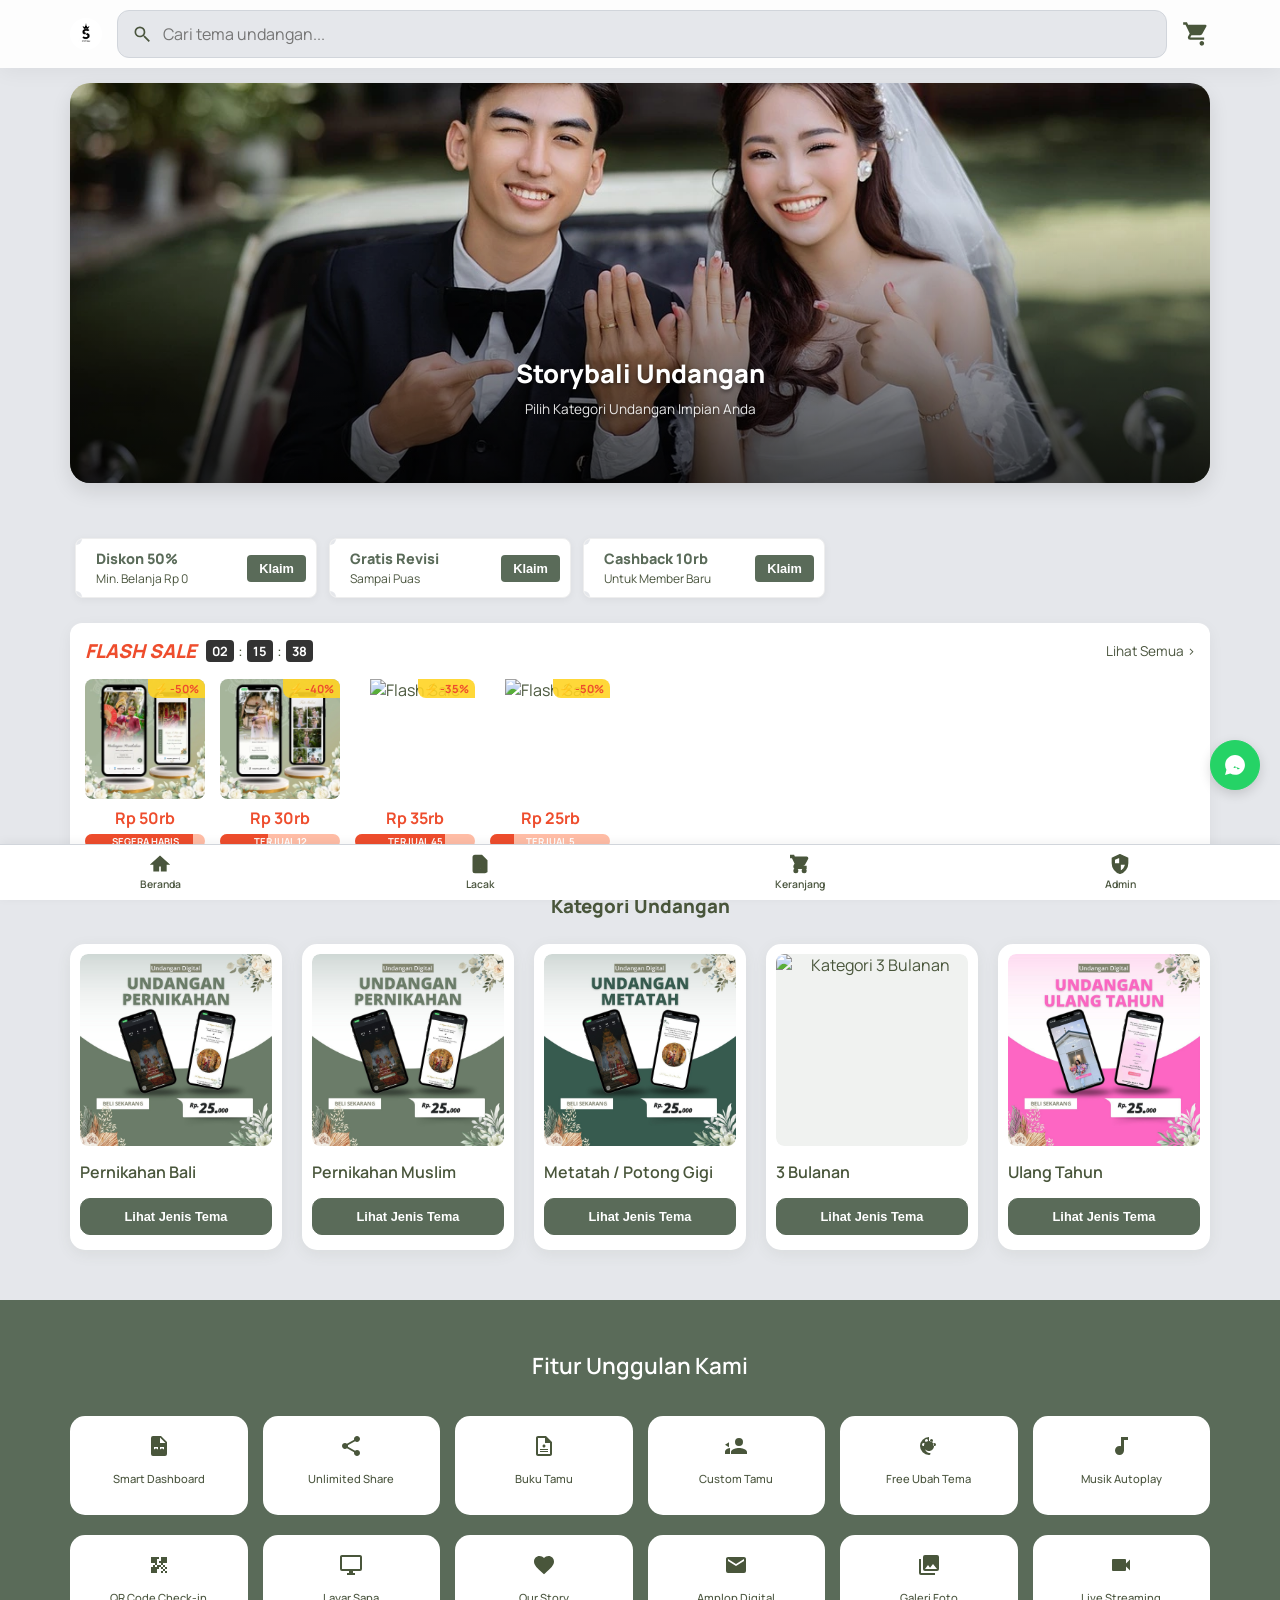
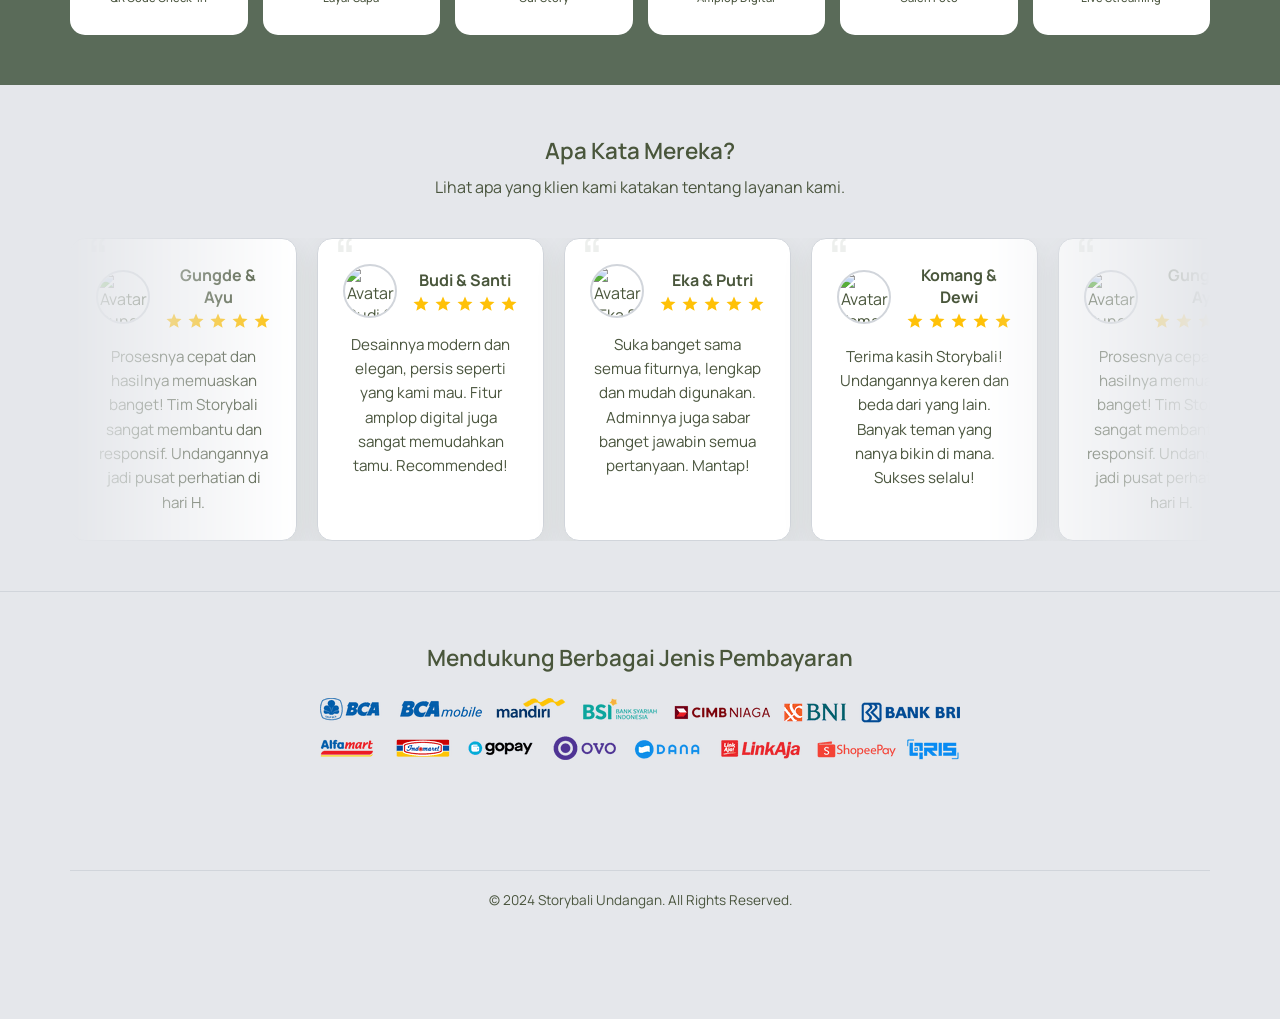
==== index.html @ 15b5b607 "Enhance index.html with caching prevention and new features Added meta tags to prevent excessive cac" ====
<!DOCTYPE html>
<html lang="id">
<head>
    <meta charset="UTF-8">
    <!-- Meta tags untuk SEO dan tampilan di mesin pencari -->
    <title>Storybali Undangan - Undangan Digital Bali</title>
    <meta name="description" content="Storybali Undangan menyediakan undangan digital premium untuk pernikahan, metatah, ulang tahun, dan acara lainnya di Bali. Desain elegan dan modern.">
    <meta name="keywords" content="undangan digital, undangan bali, undangan pernikahan, undangan metatah, undangan online, e-invitation">
    <meta name="author" content="Storybali Undangan">
    <meta name="viewport" content="width=device-width, initial-scale=1.0, maximum-scale=1.0, user-scalable=no">
    <meta name="apple-mobile-web-app-capable" content="yes">
    <meta name="mobile-web-app-capable" content="yes">
    
    <!-- [BARU] Meta Tags untuk Mencegah Caching Berlebih (Agar Update Masuk) -->
    <meta http-equiv="Cache-Control" content="no-cache, no-store, must-revalidate">
    <meta http-equiv="Pragma" content="no-cache">
    <meta http-equiv="Expires" content="0">

    <!-- Favicon (ikon di tab browser) -->
    <link rel="icon" href="https://wayanku.github.io/storybali-undangan/IMG_6302%20(2).JPG" type="image/x-icon">
    <link rel="apple-touch-icon" href="https://wayanku.github.io/storybali-undangan/IMG_6302%20(2).JPG">
    <!-- [PERBAIKAN] Icon spesifik untuk Android agar logo muncul (bukan huruf S) -->
    <link rel="icon" type="image/jpeg" sizes="192x192" href="https://wayanku.github.io/storybali-undangan/IMG_6302%20(2).JPG">
    <link rel="icon" type="image/jpeg" sizes="512x512" href="https://wayanku.github.io/storybali-undangan/IMG_6302%20(2).JPG">

    <!-- Open Graph Meta Tags (untuk tampilan saat share di media sosial) -->
    <meta property="og:title" content="Storybali Undangan - Undangan Digital Bali">
    <meta property="og:description" content="Storybali Undangan: Pilih dari berbagai kategori tema undangan digital premium untuk momen spesial Anda.">
    <meta property="og:image" content="https://wayanku.github.io/storybali-undangan/IMG_6302%20(2).JPG">
    <meta property="og:url" content="https://your-website-url.com"> <!-- GANTI DENGAN URL WEBSITE ANDA NANTI -->
    <meta property="og:type" content="website">

    <!-- Google Site Verification Tag -->
    <meta name="google-site-verification" content="g8-s5Mbu3DeWRHtXBt80kARydxNiS1a_XnmNfdyePkI" />

    <!-- Impor Font Premium dari Google Fonts -->
    <link rel="preconnect" href="https://fonts.googleapis.com">
    <link rel="preconnect" href="https://fonts.gstatic.com" crossorigin>
    <!-- [FIX] Preconnect ke domain gambar pihak ketiga yang penting -->
    <link rel="preconnect" href="https://fastly.picsum.photos">
    <link rel="preconnect" href="https://i.pravatar.cc">

    <!-- [OPTIMIZATION] Menggabungkan semua permintaan font menjadi satu untuk mengurangi latensi jaringan -->
    <link rel="preload" href="https://fonts.googleapis.com/css2?family=Manrope:wght@400;500;600;700;800&family=Playfair+Display:wght@900&family=Poppins:wght@400;700;900&display=swap" as="style" onload="this.onload=null;this.rel='stylesheet'">
    <!-- Fallback for browsers with JavaScript disabled -->
    <noscript>
      <link href="https://fonts.googleapis.com/css2?family=Manrope:wght@400;500;600;700;800&family=Playfair+Display:wght@900&family=Poppins:wght@400;700;900&display=swap" rel="stylesheet">
    </noscript>

    <!-- [BARU] Preload gambar untuk pop-up diskon agar tidak lambat muncul -->
    <link rel="preload" href="https://wayanku.github.io/storybali-undangan/sosial%20media/lonceng%20diskon.webp" as="image">
    <link rel="preload" href="https://wayanku.github.io/storybali-undangan/sosial%20media/gambar%20diskon%2050%25.webp" as="image">
    
    <!-- Google tag (gtag.js) -->
    <script async src="https://www.googletagmanager.com/gtag/js?id=G-09HEX1NR8E"></script>
    <script>
      window.dataLayer = window.dataLayer || [];
      function gtag(){dataLayer.push(arguments);}
      gtag('js', new Date());
    
      gtag('config', 'G-09HEX1NR8E');
    </script>

    <!-- [PERBAIKAN] Menghubungkan file CSS eksternal -->
    <link rel="stylesheet" href="style.css?v=2.1">
    <style>
        /* [BARU] Style agar aplikasi terasa native (tidak bisa zoom/geser berlebih) */
        html, body {
            overscroll-behavior: none;
            overflow-x: hidden;
            touch-action: pan-x pan-y;
        }
    </style>
</head>
<body>

    <!-- Header Baru seperti Toko Online -->
    <!-- [BARU] Banner Diskon Diklaim (awalnya tersembunyi) -->
    <div id="claimed-discount-banner" class="hidden">
        <svg class="banner-icon" viewBox="0 0 24 24"><path d="M21.41,11.58L12.41,2.58C12.05,2.22 11.55,2 11,2H4C2.89,2 2,2.89 2,4V11C2,11.55 2.22,12.05 2.58,12.41L11.58,21.41C11.95,21.77 12.45,22 13,22C13.55,22 14.05,21.77 14.41,21.41L21.41,14.41C21.77,14.05 22,13.55 22,13C22,12.45 21.77,11.95 21.41,11.58M13,20L4,11V4H11L20,13L13,20M6.5,5C7.33,5 8,5.67 8,6.5C8,7.33 7.33,8 6.5,8C5.67,8 5,7.33 5,6.5C5,5.67 5.67,5 6.5,5Z" /></svg>
        <span class="banner-text">DISKON DIKLAIM!</span>
        <div class="banner-countdown-wrapper">
            <span>Berakhir dalam: </span>
            <span id="banner-hours">00</span>:
            <span id="banner-minutes">00</span>:
            <span id="banner-seconds">00</span>
        </div>
    </div>
    <header class="top-header">
        <div class="container">
            <div class="header-inner">
                <!-- Logo ditambahkan di sini -->
                <a href="#" class="header-logo" id="header-logo-link">
                    <img src="https://wayanku.github.io/storybali-undangan/IMG_6302%20(2).JPG" alt="Storybali Logo">
                </a>
                <div class="search-container">
                    <svg viewBox="0 0 24 24"><path d="M9.5,3A6.5,6.5 0 0,1 16,9.5C16,11.11 15.41,12.59 14.44,13.73L14.71,14H15.5L21.5,20L20,21.5L14,15.5V14.71L13.73,14.44C12.59,15.41 11.11,16 9.5,16A6.5,6.5 0 0,1 3,9.5A6.5,6.5 0 0,1 9.5,3M9.5,5C7,5 5,7 5,9.5C5,12 7,14 9.5,14C12,14 14,12 14,9.5C14,7 12,5 9.5,5Z" /></svg>
                    <input type="text" id="search-input" placeholder="Cari tema undangan...">
                </div>
                <!-- Ikon Keranjang Belanja dipindahkan ke sini -->
                <div id="cart-icon" class="cart-icon-wrapper" title="Lihat Keranjang">
                    <svg viewBox="0 0 24 24"><path d="M17,18C15.89,18 15,18.89 15,20A2,2 0 0,0 17,22A2,2 0 0,0 19,20C19,18.89 18.1,18 17,18M1,2V4H3L6.6,11.59L5.24,14.04C5.09,14.32 5,14.65 5,15A2,2 0 0,0 7,17H19V15H7.42A0.25,0.25 0 0,1 7.17,14.75L7.2,14.64L8.1,13H15.55C16.3,13 16.96,12.58 17.3,11.97L20.88,5.5C20.95,5.34 21,5.17 21,5A1,1 0 0,0 20,4H5.21L4.27,2H1Z" /></svg>
                    <div id="cart-badge" class="cart-badge hidden">0</div>
                </div>
            </div>
        </div>
    </header>

    <!-- Kontainer Gambar Sampul -->
    <div class="cover-image-container skeleton">
        <!-- Gambar-gambar untuk slideshow -->
        <!-- [FIX] Menggunakan <picture> untuk gambar LCP dan menambahkan fetchpriority -->
        <picture>
            <!-- Sediakan versi gambar yang lebih kecil untuk mobile jika ada -->
            <!-- <source media="(max-width: 600px)" srcset="path/to/small-image.webp"> -->
            <!-- Gambar default -->
            <img src="https://wayanku.github.io/storybali-undangan/foto%20nikah%202,foto%20nikah1,foto%20nikah%203/foto%20nikah1.webp" alt="Foto Pernikahan 1" class="cover-slide active-slide" loading="eager" decoding="async" fetchpriority="high">
        </picture>
        <!-- Gambar slideshow lainnya bisa tetap menggunakan <img> dengan lazy loading -->
        <img src="https://wayanku.github.io/storybali-undangan/foto%20nikah%202,foto%20nikah1,foto%20nikah%203/foto%20nikah%202.webp" alt="Foto Pernikahan 2" class="cover-slide" loading="lazy" decoding="async">
        <img src="https://wayanku.github.io/storybali-undangan/foto%20nikah%202,foto%20nikah1,foto%20nikah%203/foto%20nikah%203.webp" alt="Foto Pernikahan 3" class="cover-slide" loading="lazy" decoding="async">
        
        <!-- [PINDAH] Judul & Subjudul masuk ke dalam banner -->
        <div class="header-content">
            <h1>Storybali Undangan</h1>
            <h2>Pilih Kategori Undangan Impian Anda</h2>
        </div>

        <!-- [BARU] Indikator Slide (Dots) -->
        <div class="slider-dots" id="slider-dots-container"></div>
    </div>
    
    <!-- [BARU] Fitur Voucher & Flash Sale ala Shopee -->
    <style>
        /* Voucher Section */
        .shopee-vouchers-scroll {
            display: flex;
            overflow-x: auto;
            gap: 12px;
            padding: 15px 5px; /* Padding kiri-kanan dikurangi agar align dengan konten */
            margin-bottom: 10px;
            scrollbar-width: none;
            -webkit-overflow-scrolling: touch;
        }
        .shopee-vouchers-scroll::-webkit-scrollbar { display: none; }
        
        .voucher-card {
            min-width: 220px;
            background: #fff;
            border-radius: 8px;
            display: flex;
            align-items: center;
            padding: 10px;
            box-shadow: 0 2px 8px rgba(0,0,0,0.05);
            position: relative;
            border-left: 4px solid var(--accent-color);
            overflow: hidden;
            border: 1px solid #eee;
        }
        /* Efek bolong kertas voucher */
        .voucher-card::before, .voucher-card::after {
            content: ''; position: absolute; width: 12px; height: 12px;
            background: var(--bg-color); border-radius: 50%; left: -6px;
        }
        .voucher-card::before { top: -6px; }
        .voucher-card::after { bottom: -6px; }

        .voucher-info { flex: 1; padding-left: 10px; text-align: left; }
        .voucher-title { font-weight: 800; font-size: 0.9em; color: var(--accent-color); margin: 0; }
        .voucher-desc { font-size: 0.75em; color: var(--secondary-text); margin: 2px 0 0 0; }
        .voucher-btn {
            background: var(--accent-color); color: #fff; border: none;
            padding: 6px 12px; font-size: 0.8em; font-weight: 700;
            border-radius: 4px; cursor: pointer;
        }

        /* Flash Sale Section */
        .flash-sale-section {
            background: #fff;
            margin: 10px 0 25px;
            padding: 15px;
            border-radius: 12px;
            box-shadow: 0 4px 15px rgba(0,0,0,0.05);
        }
        .flash-header {
            display: flex; align-items: center; gap: 10px; margin-bottom: 15px;
        }
        .flash-title {
            font-size: 1.2em; font-weight: 900; color: #ee4d2d; /* Shopee Orange */
            font-style: italic; margin: 0;
        }
        .flash-timer { display: flex; gap: 4px; }
        .timer-box {
            background: #333; color: #fff; padding: 2px 6px;
            border-radius: 4px; font-weight: 700; font-size: 0.8em;
        }
        .flash-see-all {
            margin-left: auto; font-size: 0.85em; color: var(--secondary-text);
            text-decoration: none; display: flex; align-items: center;
        }

        .flash-items-scroll {
            display: flex; overflow-x: auto; gap: 15px;
            scrollbar-width: none; -webkit-overflow-scrolling: touch;
            padding-bottom: 5px;
        }
        .flash-items-scroll::-webkit-scrollbar { display: none; }
        
        .flash-item { min-width: 120px; width: 120px; position: relative; }
        .flash-img-box {
            width: 100%; aspect-ratio: 1/1; border-radius: 8px; overflow: hidden;
            margin-bottom: 8px; position: relative;
        }
        .flash-img { width: 100%; height: 100%; object-fit: cover; }
        .flash-tag {
            position: absolute; top: 0; right: 0; background: rgba(255,212,36,0.9);
            color: #ee4d2d; font-weight: 700; font-size: 0.7em;
            padding: 2px 6px; border-bottom-left-radius: 8px;
        }
        .flash-price {
            color: #ee4d2d; font-weight: 700; font-size: 1em; text-align: center; margin: 0 0 5px 0;
        }
        .flash-progress {
            background: #ffbda6; height: 14px; border-radius: 10px; position: relative; overflow: hidden;
        }
        .flash-bar { background: #ee4d2d; height: 100%; width: 85%; }
        .flash-text {
            position: absolute; top: 0; left: 0; width: 100%; height: 100%;
            display: flex; align-items: center; justify-content: center;
            font-size: 0.6em; color: #fff; font-weight: 700; text-transform: uppercase;
        }
    </style>

    <div class="main-content-wrapper">
        <div class="container">
            <div id="main-menu" class="page">
            
            <!-- [BARU] Menu Layanan Tambahan (Ala Shopee) -->
            <div class="service-menu-section" id="service-menu-container">
                <!-- Item Layanan akan di-generate otomatis oleh JavaScript -->
            </div>

            <!-- Vouchers Scroll -->
            <div class="shopee-vouchers-scroll">
                <div class="voucher-card">
                    <div class="voucher-info">
                        <p class="voucher-title">Diskon 50%</p>
                        <p class="voucher-desc">Min. Belanja Rp 0</p>
                    </div>
                    <button class="voucher-btn">Klaim</button>
                </div>
                <div class="voucher-card">
                    <div class="voucher-info">
                        <p class="voucher-title">Gratis Revisi</p>
                        <p class="voucher-desc">Sampai Puas</p>
                    </div>
                    <button class="voucher-btn">Klaim</button>
                </div>
                <div class="voucher-card">
                    <div class="voucher-info">
                        <p class="voucher-title">Cashback 10rb</p>
                        <p class="voucher-desc">Untuk Member Baru</p>
                    </div>
                    <button class="voucher-btn">Klaim</button>
                </div>
            </div>

            <!-- Flash Sale Section -->
            <div class="flash-sale-section">
                <div class="flash-header">
                    <h3 class="flash-title">FLASH SALE</h3>
                    <div class="flash-timer">
                        <div class="timer-box">02</div> : <div class="timer-box">15</div> : <div class="timer-box">40</div>
                    </div>
                    <a href="#" class="flash-see-all">Lihat Semua ></a>
                </div>
                <div class="flash-items-scroll">
                    <!-- Item 1 -->
                    <div class="flash-item">
                        <div class="flash-img-box">
                            <div class="flash-tag">⚡ -50%</div>
                            <img src="https://wayanku.github.io/storybali-undangan/foto%20nikah%202,foto%20nikah1,foto%20nikah%203/foto%20pernikahann%20tema%201.webp" class="flash-img" alt="Flash Sale">
                        </div>
                        <p class="flash-price">Rp 50rb</p>
                        <div class="flash-progress">
                            <div class="flash-bar" style="width: 90%"></div>
                            <div class="flash-text">SEGERA HABIS</div>
                        </div>
                    </div>
                    <!-- Item 2 -->
                    <div class="flash-item">
                        <div class="flash-img-box">
                            <div class="flash-tag">⚡ -40%</div>
                            <img src="https://wayanku.github.io/storybali-undangan/foto%20nikah%202,foto%20nikah1,foto%20nikah%203/metatah%20tema%201.webp" class="flash-img" alt="Flash Sale">
                        </div>
                        <p class="flash-price">Rp 30rb</p>
                        <div class="flash-progress">
                            <div class="flash-bar" style="width: 40%"></div>
                            <div class="flash-text">TERJUAL 12</div>
                        </div>
                    </div>
                    <!-- Item 3 -->
                    <div class="flash-item">
                        <div class="flash-img-box">
                            <div class="flash-tag">⚡ -35%</div>
                            <img src="https://picsum.photos/id/431/200/200" class="flash-img" alt="Flash Sale">
                        </div>
                        <p class="flash-price">Rp 35rb</p>
                        <div class="flash-progress">
                            <div class="flash-bar" style="width: 75%"></div>
                            <div class="flash-text">TERJUAL 45</div>
                        </div>
                    </div>
                    <!-- Item 4 -->
                    <div class="flash-item">
                        <div class="flash-img-box">
                            <div class="flash-tag">⚡ -50%</div>
                            <img src="https://picsum.photos/id/315/200/200" class="flash-img" alt="Flash Sale">
                        </div>
                        <p class="flash-price">Rp 25rb</p>
                        <div class="flash-progress">
                            <div class="flash-bar" style="width: 20%"></div>
                            <div class="flash-text">TERJUAL 5</div>
                        </div>
                    </div>
                </div>
            </div>

                <!-- [FIX] Menambahkan h3 untuk urutan heading yang benar -->
                <h3 style="margin-bottom: 25px; font-weight: 800;">Kategori Undangan</h3>
                <div id="category-grid">
                    <!-- Kartu Kategori akan di-generate oleh JavaScript -->
                    <div class="category-card skeleton">
                        <div class="category-card-image-wrapper skeleton-active"></div>
                        <div class="category-card-content"><div class="skeleton-active" style="height: 20px; width: 80%; margin-bottom: 15px;"></div><div class="skeleton-active" style="height: 38px; width: 100%;"></div></div>
                    </div>
                    <div class="category-card skeleton">
                        <div class="category-card-image-wrapper skeleton-active"></div>
                        <div class="category-card-content"><div class="skeleton-active" style="height: 20px; width: 80%; margin-bottom: 15px;"></div><div class="skeleton-active" style="height: 38px; width: 100%;"></div></div>
                    </div>
                    <div class="category-card skeleton">
                        <div class="category-card-image-wrapper skeleton-active"></div>
                        <div class="category-card-content"><div class="skeleton-active" style="height: 20px; width: 80%; margin-bottom: 15px;"></div><div class="skeleton-active" style="height: 38px; width: 100%;"></div></div>
                    </div>
                    <div class="category-card skeleton">
                        <div class="category-card-image-wrapper skeleton-active"></div>
                        <div class="category-card-content"><div class="skeleton-active" style="height: 20px; width: 80%; margin-bottom: 15px;"></div><div class="skeleton-active" style="height: 38px; width: 100%;"></div></div>
                    </div>
                    <div class="category-card skeleton">
                        <div class="category-card-image-wrapper skeleton-active"></div>
                        <div class="category-card-content"><div class="skeleton-active" style="height: 20px; width: 80%; margin-bottom: 15px;"></div><div class="skeleton-active" style="height: 38px; width: 100%;"></div></div>
                    </div>
                </div>

            </div>

            <!-- Halaman Pilihan Tema (Katalog) -->
            <div id="theme-page" class="page hidden">
                <h3 id="theme-title">Pilihan Tema Pernikahan Bali</h3>

                <div class="theme-toggle">
                    <button id="btn-with-photo" class="active">Dengan Foto</button>
                    <button id="btn-without-photo">Tanpa Foto</button>
                </div>
                
                <div id="catalog-grid" class="catalog-grid-class">
                    <!-- Item Katalog akan di-generate oleh JavaScript -->
                </div>

                <!-- [BARU] Tombol Load More -->
                <button id="load-more-btn" class="hidden">Muat Lebih Banyak</button>
            </div>

            <!-- Halaman Keranjang Belanja (Checkout) -->
            <div id="cart-page" class="page hidden">
                <!-- Tampilan saat keranjang memiliki isi -->
                <div id="cart-checkout-view">
                    <div class="checkout-container">
                        <h3>Ringkasan Pesanan</h3>
                        <!-- Kontainer untuk pesan pemandu (diisi oleh JS) -->
                        <div id="selection-guide-container">
                            <!-- Contoh: <p class="selection-guide">Silakan pilih satu tema...</p> -->
                        </div>
                        <div id="cart-full-list">
                            <!-- Item keranjang akan di-generate oleh JavaScript -->
                        </div>
                        <!-- Bagian Detail Harga (awalnya tersembunyi) -->
                        <div id="checkout-price-summary" class="hidden" style="margin-top: 20px; padding-top: 20px; border-top: 1px solid var(--card-border);">
                            <!-- Tampilan Rincian Harga Baru -->
                            <div class="price-details">
                                <div class="price-row">
                                    <span>Harga Awal</span>
                                    <span class="original-price-checkout" id="checkout-original-price">Rp 0</span>
                                </div>
                                <div class="price-row">
                                    <span>Diskon</span>
                                    <span id="checkout-discount-badge">0%</span>
                                </div>
                                <div class="price-row total">
                                    <span>Total Harga</span>
                                    <span id="checkout-final-price">Rp 0</span>
                                </div>
                            </div>
                            <p style="font-size: 0.85em; color: var(--secondary-text); margin: 20px 0 0 0; text-align: center;">
                                <svg style="width:16px; height:16px; fill:currentColor; vertical-align: middle; margin-right: 5px;" viewBox="0 0 24 24"><path d="M12,1L3,5V11C3,16.55 6.84,21.74 12,23C17.16,21.74 21,16.55 21,11V5L12,1M12,21C7.9,20 5,15.54 5,11.22V6.3L12,3.18L19,6.3V11.22C19,15.54 16.1,20 12,21M10.95,16.68L15.6,12L14.18,10.59L10.95,13.82L9.53,12.41L8.12,13.82L10.95,16.68Z" /></svg>
                                Pembayaran dilakukan setelah undangan selesai dikerjakan.
                            </p>
                        </div>
                        <!-- Tombol checkout sekarang ada di dalam div untuk penataan -->
                        <div class="catalog-item-actions" style="margin-top: 25px; border-top: 1px solid var(--card-border); padding-top: 20px;">
                            <button id="checkout-full-btn" class="btn-primary" disabled>
                            <svg viewBox="0 0 24 24"><path d="M18,8H16V6A4,4 0 0,0 12,2A4,4 0 0,0 8,6V8H6A2,2 0 0,0 4,10V20A2,2 0 0,0 6,22H18A2,2 0 0,0 20,20V10A2,2 0 0,0 18,8M10,6A2,2 0 0,1 12,4A2,2 0 0,1 14,6V8H10V6Z" /></svg>
                            Checkout
                            </button>
                            <button class="back-button btn-secondary">Kembali ke Menu</button>
                        </div>
                    </div>
                </div>
                <!-- Tampilan saat keranjang kosong -->
                <div id="cart-empty-view" class="hidden"> 
                    <div class="cart-empty-illustration">
                        <!-- Ikon baru yang lebih bersih dan jelas -->
                        <svg viewBox="0 0 24 24">
                            <path d="M11 9h2V6h3V4h-3V1h-2v3H8v2h3v3zm-4 9c-1.1 0-1.99.9-1.99 2S5.9 22 7 22s2-.9 2-2-.9-2-2-2zm10 0c-1.1 0-1.99.9-1.99 2s.89 2 1.99 2 2-.9 2-2-.9-2-2-2zm-9.83-3.25l.03-.12.9-1.63h7.45c.75 0 1.41-.41 1.75-1.03l3.86-7.01L19.42 4h-15l-1-2H1v2h2l3.6 7.59-1.35 2.44C4.52 15.37 5.24 17 6.5 17H20v-2H6.5c-.25 0-.5-.25-.5-.5z"/>
                        </svg>
                    </div>
                    <h3>Keranjang Anda Kosong</h3>
                    <p style="color: var(--secondary-text);">Sepertinya Anda belum menambahkan tema apapun.</p>
                    <div class="catalog-item-actions" style="margin-top: 20px;">
                        <button id="back-to-shopping-btn" class="btn-primary">
                            <svg viewBox="0 0 24 24"><path d="M11,9H13V6H16V4H13V1H11V4H8V6H11V9M7,22A2,2 0 0,1 5,20V9A2,2 0 0,1 7,7H17A2,2 0 0,1 19,9V20A2,2 0 0,1 17,22H7Z" /></svg>
                            Cari Tema Undangan
                        </button>
                    </div>
                </div>
            </div>

            <!-- Halaman Form Checkout (Pengganti Modal) -->
            <div id="checkout-form-page" class="page hidden">
                <div class="checkout-container">
                    <h3 id="checkout-form-title">Lengkapi Data Pesanan</h3>
                    
                    <!-- Form Pernikahan -->
                    <form id="wedding-data-form" class="checkout-form hidden">
                        <div class="form-section-title">Mempelai Pria</div>
                        <div class="checkout-form-group"><label for="groom-name-page">Nama Lengkap Mempelai Pria</label><input type="text" id="groom-name-page" placeholder="Nama Pria"></div>
                        <div class="checkout-form-group"><label for="groom-father-page">Nama Ayah</label><input type="text" id="groom-father-page" placeholder="Nama Ayah Pria"></div>
                        <div class="checkout-form-group"><label for="groom-mother-page">Nama Ibu</label><input type="text" id="groom-mother-page" placeholder="Nama Ibu Pria"></div>
                        <div class="form-section-title">Mempelai Wanita</div>
                        <div class="checkout-form-group"><label for="bride-name-page">Nama Lengkap Mempelai Wanita</label><input type="text" id="bride-name-page" placeholder="Nama Wanita"></div>
                        <div class="checkout-form-group"><label for="bride-father-page">Nama Ayah</label><input type="text" id="bride-father-page" placeholder="Nama Ayah Wanita"></div>
                        <div class="checkout-form-group"><label for="bride-mother-page">Nama Ibu</label><input type="text" id="bride-mother-page" placeholder="Nama Ibu Wanita"></div>
                        <div class="form-section-title">Detail Acara</div>
                        <div class="checkout-form-group"><label for="event-date-page">Tanggal, Waktu & Lokasi</label><input type="text" id="event-date-page" placeholder="Contoh: Minggu, 25 Desember 2024"></div>
                    </form>

                    <!-- Form Metatah -->
                    <form id="metatah-data-form" class="checkout-form hidden">
                        <div class="checkout-form-group"><label for="metatah-name-page">Nama Lengkap (Yang Metatah)</label><input type="text" id="metatah-name-page" placeholder="Masukkan nama lengkap"></div>
                        <div class="checkout-form-group"><label for="metatah-parents-page">Nama Orang Tua</label><input type="text" id="metatah-parents-page" placeholder="Contoh: I Wayan & Ni Made"></div>
                        <div class="checkout-form-group"><label for="metatah-details-page">Waktu & Lokasi Acara</label><input type="text" id="metatah-details-page" placeholder="Contoh: 09:00 WITA di Gria..."></div>
                    </form>

                    <!-- Form Ulang Tahun -->
                    <form id="birthday-data-form" class="checkout-form hidden">
                        <div class="checkout-form-group"><label for="birthday-name-page">Nama (Yang Berulang Tahun)</label><input type="text" id="birthday-name-page" placeholder="Masukkan nama"></div>
                        <div class="checkout-form-group"><label for="birthday-date-page">Tanggal Acara</label><input type="text" id="birthday-date-page" placeholder="Contoh: Minggu, 25 Desember 2024"></div>
                        <div class="checkout-form-group"><label for="birthday-time-page">Jam Acara</label><input type="text" id="birthday-time-page" placeholder="Contoh: 15:00 WITA - Selesai"></div>
                        <div class="checkout-form-group"><label for="birthday-location-page">Alamat Lokasi</label><input type="text" id="birthday-location-page" placeholder="Masukkan alamat lengkap"></div>
                    </form>

                    <div class="catalog-item-actions" style="margin-top: 20px; border-top: 1px solid var(--card-border); padding-top: 20px;">
                        <button id="submit-order-data-btn" class="btn-primary">Kirim Data Pesanan</button>
                        <button id="cancel-order-btn" class="btn-secondary">Batal</button>
                    </div>
                </div>
            </div>

        </div> <!-- Penutup .container -->
    </div> <!-- Penutup .main-content-wrapper -->

    <!-- Bagian Fitur Unggulan (Full Width) -->
    <!-- ID ditambahkan di sini agar bisa di-scroll dari navigasi -->
    <div id="features-section" class="features-full-width-wrapper">
        <div class="container"> <!-- Kontainer ditambahkan di sini untuk menengahkan konten -->
            <div class="features-section">
                <h3>Fitur Unggulan Kami</h3>
                <div class="features-grid">
                    <!-- Skeleton loading untuk fitur akan di-generate oleh JavaScript utama -->
                </div>
            </div>
        </div>
    </div>

    <!-- Bagian Testimoni -->
    <div class="testimonials-section">
        <div class="container">
            <h3>Apa Kata Mereka?</h3>
            <p>Lihat apa yang klien kami katakan tentang layanan kami.</p>
            <div class="testimonials-scroller" id="testimonials-scroller">
                <div class="testimonials-grid">
                    <!-- Skeleton loading untuk testimoni akan di-generate oleh JavaScript utama -->
                </div>
            </div>
        </div>
    </div>

    <!-- Bagian Metode Pembayaran -->
    <div class="payment-methods-section">
        <div class="container">
            <h3>Mendukung Berbagai Jenis Pembayaran</h3>
            <div id="payment-methods-container">
                <img src="https://wayanku.github.io/storybali-undangan/CAHNNEL-PEMBAYARAN@4x-1.png" alt="Metode Pembayaran" class="payment-methods-image" loading="lazy" decoding="async" style="display: none;">
            </div>
        </div>
    </div>

    <!-- HTML untuk Custom Modal (Pop-up) -->
    <div id="custom-modal" class="modal-overlay">
        <div class="modal-content">
            <div class="modal-icon">
                <svg xmlns="http://www.w3.org/2000/svg" viewBox="0 0 24 24"><path d="M11 7h2v2h-2zm0 4h2v6h-2zm1-9C6.48 2 2 6.48 2 12s4.48 10 10 10 10-4.48 10-10S17.52 2 12 2zm0 18c-4.41 0-8-3.59-8-8s3.59-8 8-8 8 3.59 8 8-3.59 8-8 8z"></path></svg>
            </div>
            <h4>Tema Belum Tersedia</h4>
            <p>Mohon maaf, tema ini sepertinya belum diperbarui di website. Silakan tanyakan kepada admin dengan menekan tombol di bawah untuk konsultasi.</p>
            <!-- Tombol-tombol di dalam modal -->
            <div class="catalog-item-actions" style="margin-top: 10px;">
                <!-- Tombol Konsultasi ke WhatsApp -->
                <a href="https://wa.me/6285738517248?text=Halo%20Storybali%20Undangan,%20saya%20mau%20bertanya%20tentang%20tema%20undangan." target="_blank" class="btn-primary">
                    <svg viewBox="0 0 24 24"><path d="M12.04 2C6.58 2 2.13 6.45 2.13 11.91c0 1.76.46 3.45 1.32 4.95L2.05 22l5.25-1.38c1.45.81 3.07 1.24 4.74 1.24 5.46 0 9.91-4.45 9.91-9.91S17.5 2 12.04 2zm4.88 13.38c-.27.13-1.62.8-1.88.93-.25.13-.43.2-.62-.2-.18-.38-.75-1.23-.92-1.5-.17-.27-.33-.31-.62-.18-.28.13-1.25.48-1.52.58-.27.1-.54.15-.81.05-.27-.1-.58-.34-1.1-.83-.6-.55-1.15-1.23-1.32-1.61-.17-.38-.04-.58.11-.75.13-.15.28-.38.43-.51.13-.13.18-.23.28-.38.1-.15.05-.28-.02-.4-.08-.13-.75-1.8-1.02-2.46-.27-.66-.55-.57-.75-.57-.18 0-.38-.05-.58-.05s-.53.08-.81.38c-.27.3-.92.9-1.12 2.13s.23 2.3.26 2.45c.03.15.53 1.23 2.5 2.2.48.23.86.36 1.15.46.45.15.86.13 1.18.08.38-.05 1.18-.48 1.35-.93.17-.45.17-.83.12-.93-.05-.1-.18-.15-.43-.28z"/></svg>
                    Konsultasi via WhatsApp
                </a>
                <!-- Tombol untuk menutup modal -->
                <a href="#" id="modal-close-btn" class="btn-secondary">Tutup</a>
            </div>
        </div>
    </div>

    <!-- [BARU] Modal Detail Layanan (Desain Premium) -->
    <div id="service-modal" class="modal-overlay">
        <div class="modal-content service-modal-content">
            <div class="service-header-bg">
                <div class="service-icon-large" id="service-modal-icon">
                    <!-- Icon SVG akan masuk di sini -->
                </div>
                <button class="close-btn-absolute" id="service-modal-close">&times;</button>
            </div>
            <div class="service-body">
                <h4 id="service-modal-title">Nama Layanan</h4>
                <p id="service-modal-desc">Deskripsi layanan...</p>
                <button id="service-modal-chat-btn" class="btn-primary" style="width: 100%; justify-content: center;">
                    <svg viewBox="0 0 24 24" style="width:20px;height:20px;fill:currentColor;margin-right:8px;"><path d="M12.04 2C6.58 2 2.13 6.45 2.13 11.91c0 1.76.46 3.45 1.32 4.95L2.05 22l5.25-1.38c1.45.81 3.07 1.24 4.74 1.24 5.46 0 9.91-4.45 9.91-9.91S17.5 2 12.04 2zm4.88 13.38c-.27.13-1.62.8-1.88.93-.25.13-.43.2-.62-.2-.18-.38-.75-1.23-.92-1.5-.17-.27-.33-.31-.62-.18-.28.13-1.25.48-1.52.58-.27.1-.54.15-.81.05-.27-.1-.58-.34-1.1-.83-.6-.55-1.15-1.23-1.32-1.61-.17-.38-.04-.58.11-.75.13-.15.28-.38.43-.51.13-.13.18-.23.28-.38.1-.15.05-.28-.02-.4-.08-.13-.75-1.8-1.02-2.46-.27-.66-.55-.57-.75-.57-.18 0-.38-.05-.58-.05s-.53.08-.81.38c-.27.3-.92.9-1.12 2.13s.23 2.3.26 2.45c.03.15.53 1.23 2.5 2.2.48.23.86.36 1.15.46.45.15.86.13 1.18.08.38-.05 1.18-.48 1.35-.93.17-.45.17-.83.12-.93-.05-.1-.18-.15-.43-.28z"/></svg>
                    Konsultasi via WhatsApp
                </button>
            </div>
        </div>
    </div>

    <!-- HTML untuk Modal Notifikasi Umum -->
    <div id="notification-modal" class="modal-overlay">
        <div class="modal-content">
            <div class="modal-icon" id="notification-modal-icon">
                <!-- Ikon akan diisi oleh JavaScript -->
            </div>
            <h4 id="notification-modal-title">Judul Notifikasi</h4>
            <p id="notification-modal-message">Pesan notifikasi akan muncul di sini.</p>
            <div class="catalog-item-actions" style="margin-top: 10px;">
                <button id="notification-modal-close-btn" class="btn-primary">Mengerti</button>
            </div>
        </div>
    </div>

    <!-- HTML untuk Modal Form Data Pernikahan -->
    <div id="wedding-data-modal" class="modal-overlay">
        <div class="modal-content">
            <h4>Lengkapi Data Pernikahan</h4>
            <form id="wedding-data-form">
                <div class="form-section-title">Mempelai Pria</div>
                <div class="checkout-form-group">
                    <label for="groom-name">Nama Lengkap Mempelai Pria</label>
                    <input type="text" id="groom-name" placeholder="Nama Pria">
                </div>
                <div class="checkout-form-group">
                    <label for="groom-father">Nama Ayah</label>
                    <input type="text" id="groom-father" placeholder="Nama Ayah Pria">
                </div>
                <div class="checkout-form-group">
                    <label for="groom-mother">Nama Ibu</label>
                    <input type="text" id="groom-mother" placeholder="Nama Ibu Pria">
                </div>

                <div class="form-section-title">Mempelai Wanita</div>
                <div class="checkout-form-group">
                    <label for="bride-name">Nama Lengkap Mempelai Wanita</label>
                    <input type="text" id="bride-name" placeholder="Nama Wanita">
                </div>
                <div class="checkout-form-group">
                    <label for="bride-father">Nama Ayah</label>
                    <input type="text" id="bride-father" placeholder="Nama Ayah Wanita">
                </div>
                <div class="checkout-form-group">
                    <label for="bride-mother">Nama Ibu</label>
                    <input type="text" id="bride-mother" placeholder="Nama Ibu Wanita">
                </div>

                <div class="form-section-title">Detail Acara</div>
                <div class="checkout-form-group">
                    <label for="event-date">Tanggal, Waktu & Lokasi</label>
                    <input type="text" id="event-date" placeholder="Contoh: Minggu, 25 Desember 2024">
                </div>
            </form>
            <div class="catalog-item-actions" style="margin-top: 20px;">
                <button id="submit-wedding-data-btn" class="btn-primary">Kirim Data Pesanan</button>
                <button id="close-wedding-modal-btn" class="btn-secondary">Batal</button>
            </div>
        </div>
    </div>

    <!-- HTML untuk Modal Form Data Metatah -->
    <div id="metatah-data-modal" class="modal-overlay">
        <div class="modal-content">
            <h4>Lengkapi Data Metatah</h4>
            <form id="metatah-data-form">
                <div class="checkout-form-group">
                    <label for="metatah-name">Nama Lengkap (Yang Metatah)</label>
                    <input type="text" id="metatah-name" placeholder="Masukkan nama lengkap">
                </div>
                <div class="checkout-form-group">
                    <label for="metatah-parents">Nama Orang Tua</label>
                    <input type="text" id="metatah-parents" placeholder="Contoh: I Wayan & Ni Made">
                </div>
                <div class="checkout-form-group">
                    <label for="metatah-details">Waktu & Lokasi Acara</label>
                    <input type="text" id="metatah-details" placeholder="Contoh: 09:00 WITA di Gria...">
                </div>
            </form>
            <div class="catalog-item-actions" style="margin-top: 20px;">
                <button id="submit-metatah-data-btn" class="btn-primary">Kirim Data Pesanan</button>
                <button class="btn-secondary close-form-modal">Batal</button>
            </div>
        </div>
    </div>

    <!-- HTML untuk Modal Form Data Ulang Tahun -->
    <div id="birthday-data-modal" class="modal-overlay">
        <div class="modal-content">
            <h4>Lengkapi Data Ulang Tahun</h4>
            <form id="birthday-data-form">
                <div class="checkout-form-group">
                    <label for="birthday-name">Nama (Yang Berulang Tahun)</label>
                    <input type="text" id="birthday-name" placeholder="Masukkan nama">
                </div>
                <div class="checkout-form-group">
                    <label for="birthday-date">Tanggal Acara</label>
                    <input type="text" id="birthday-date" placeholder="Contoh: Minggu, 25 Desember 2024">
                </div>
                <div class="checkout-form-group">
                    <label for="birthday-time">Jam Acara</label>
                    <input type="text" id="birthday-time" placeholder="Contoh: 15:00 WITA - Selesai">
                </div>
                <div class="checkout-form-group">
                    <label for="birthday-location">Alamat Lokasi</label>
                    <input type="text" id="birthday-location" placeholder="Masukkan alamat lengkap">
                </div>
            </form>
            <div class="catalog-item-actions" style="margin-top: 20px;">
                <button id="submit-birthday-data-btn" class="btn-primary">Kirim Data Pesanan</button>
                <button class="btn-secondary close-form-modal">Batal</button>
            </div>
        </div>
    </div>

    <!-- [BARU] Modal Lacak Pesanan -->
    <div id="track-order-modal" class="modal-overlay">
        <div class="modal-content">
            <h4>Lacak Status Pesanan</h4>
            <p>Masukkan ID Pesanan Anda untuk melihat progres pengerjaan.</p>
            <div class="checkout-form-group">
                <input type="text" id="track-order-id-input" placeholder="Contoh: ORD-12345" style="text-align: center; font-weight: bold; letter-spacing: 1px;">
            </div>
            
            <div id="track-result" class="hidden" style="margin-top: 15px; padding: 15px; background: #f3f4f6; border-radius: 10px; text-align: left;">
                <div style="display: flex; justify-content: space-between; margin-bottom: 5px;">
                    <span style="font-weight: 600; font-size: 0.9em;">Status:</span>
                    <span id="track-status-text" style="color: var(--accent-color); font-weight: 700; font-size: 0.9em;">-</span>
                </div>
                <div style="width: 100%; background: #d1d5db; height: 8px; border-radius: 4px; overflow: hidden;">
                    <div id="track-progress-bar" style="width: 0%; height: 100%; background: var(--accent-color); transition: width 0.5s ease;"></div>
                </div>
                <div style="text-align: right; font-size: 0.8em; margin-top: 3px; color: var(--secondary-text);">Progres: <span id="track-progress-text">0%</span></div>
            </div>

            <div class="catalog-item-actions" style="margin-top: 20px;">
                <button id="check-order-btn" class="btn-primary">Cek Sekarang</button>
                <button onclick="document.getElementById('track-order-modal').classList.remove('active')" class="btn-secondary">Tutup</button>
            </div>
        </div>
    </div>

    <!-- [BARU] Modal Sukses Order (Menampilkan ID) -->
    <div id="order-success-modal" class="modal-overlay">
        <div class="modal-content">
            <div class="modal-icon" style="background: rgba(16, 185, 129, 0.1); border-color: rgba(16, 185, 129, 0.2);">
                <svg viewBox="0 0 24 24" style="fill: #10b981;"><path d="M12 2C6.5 2 2 6.5 2 12S6.5 22 12 22 22 17.5 22 12 17.5 2 12 2M10 17L5 12L6.41 10.59L10 14.17L17.59 6.58L19 8L10 17Z"/></svg>
            </div>
            <h4>Pesanan Diterima!</h4>
            <p>ID Pesanan Anda adalah:</p>
            
            <!-- [BARU] Container ID dengan Tombol Salin -->
            <div style="background: #f3f4f6; padding: 10px; border-radius: 10px; display: flex; align-items: center; justify-content: center; gap: 10px; margin: 10px 0;">
                <b id="generated-order-id" style="font-size: 1.2em; color: var(--accent-color); letter-spacing: 1px;">-</b>
                <button id="copy-id-btn" style="background: white; border: 1px solid #d1d5db; border-radius: 6px; padding: 5px 8px; cursor: pointer; display: flex; align-items: center;" title="Salin ID">
                    <svg style="width:18px;height:18px;fill:#6b7280;" viewBox="0 0 24 24"><path d="M19,21H8V7H19M19,5H8A2,2 0 0,0 6,7V21A2,2 0 0,0 8,23H19A2,2 0 0,0 21,21V7A2,2 0 0,0 19,5M16,1H4A2,2 0 0,0 2,3V17H4V3H16V1Z" /></svg>
                </button>
            </div>
            <p style="font-size: 0.9em; color: var(--secondary-text);">Simpan ID ini untuk mengecek status.</p>

            <div class="catalog-item-actions">
                <a href="#" id="continue-to-wa-btn" class="btn-primary" target="_blank">Lanjut ke WhatsApp</a>
            </div>
        </div>
    </div>

    <!-- HTML untuk Modal Keranjang Belanja -->
    <div id="cart-modal" class="modal-overlay">
        <div class="modal-content">
            <div class="modal-icon">
                <svg viewBox="0 0 24 24"><path d="M17,18C15.89,18 15,18.89 15,20A2,2 0 0,0 17,22A2,2 0 0,0 19,20C19,18.89 18.1,18 17,18M1,2V4H3L6.6,11.59L5.24,14.04C5.09,14.32 5,14.65 5,15A2,2 0 0,0 7,17H19V15H7.42A0.25,0.25 0 0,1 7.17,14.75L7.2,14.64L8.1,13H15.55C16.3,13 16.96,12.58 17.3,11.97L20.88,5.5C20.95,5.34 21,5.17 21,5A1,1 0 0,0 20,4H5.21L4.27,2H1Z" /></svg>
            </div>
            <h4>Keranjang Belanja Anda</h4>
            <div id="cart-items-list">
                <!-- Item keranjang akan di-generate oleh JavaScript -->
            </div>
            <p id="cart-empty-msg" style="color: var(--secondary-text);" class="hidden">Keranjang Anda masih kosong.</p>
            <div class="catalog-item-actions" style="margin-top: 10px;">
                <a href="#" id="cart-checkout-btn" class="btn-primary hidden">
                    <svg viewBox="0 0 24 24"><path d="M12.04 2C6.58 2 2.13 6.45 2.13 11.91c0 1.76.46 3.45 1.32 4.95L2.05 22l5.25-1.38c1.45.81 3.07 1.24 4.74 1.24 5.46 0 9.91-4.45 9.91-9.91S17.5 2 12.04 2zm4.88 13.38c-.27.13-1.62.8-1.88.93-.25.13-.43.2-.62-.2-.18-.38-.75-1.23-.92-1.5-.17-.27-.33-.31-.62-.18-.28.13-1.25.48-1.52.58-.27.1-.54.15-.81.05-.27-.1-.58-.34-1.1-.83-.6-.55-1.15-1.23-1.32-1.61-.17-.38-.04-.58.11-.75.13-.15.28-.38.43-.51.13-.13.18-.23.28-.38.1-.15.05-.28-.02-.4-.08-.13-.75-1.8-1.02-2.46-.27-.66-.55-.57-.75-.57-.18 0-.38-.05-.58-.05s-.53.08-.81.38c-.27.3-.92.9-1.12 2.13s.23 2.3.26 2.45c.03.15.53 1.23 2.5 2.2.48.23.86.36 1.15.46.45.15.86.13 1.18.08.38-.05 1.18-.48 1.35-.93.17-.45.17-.83.12-.93-.05-.1-.18-.15-.43-.28z"/></svg>
                    Pesan via WhatsApp
                </a>
                <a href="#" id="cart-close-btn" class="btn-secondary">Tutup</a>
            </div>
        </div>
    </div>

    <!-- Floating Social Media Buttons (Toggle) -->
    <div class="social-float">
        <div class="social-icons-wrapper">
            <!-- GANTI '#' DENGAN LINK MEDIA SOSIAL ANDA -->
            <a href="https://wa.me/6285738517248" target="_blank" rel="noopener noreferrer" class="social-icon" title="WhatsApp">
                <img src="https://wayanku.github.io/storybali-undangan/sosial%20media/logo.png" alt="WhatsApp" loading="lazy" decoding="async">
            </a>
            <a href="#" target="_blank" rel="noopener noreferrer" class="social-icon" title="Instagram">
                <img src="https://wayanku.github.io/storybali-undangan/sosial%20media/instagram.png" alt="Instagram" loading="lazy" decoding="async">
            </a>
            <a href="#" target="_blank" rel="noopener noreferrer" class="social-icon" title="TikTok">
                <img src="https://wayanku.github.io/storybali-undangan/sosial%20media/tik-tok.png" alt="TikTok" loading="lazy" decoding="async">
            </a>
            <a href="#" target="_blank" rel="noopener noreferrer" class="social-icon" title="YouTube">
                <img src="https://wayanku.github.io/storybali-undangan/sosial%20media/youtube.png" alt="YouTube" loading="lazy" decoding="async">
            </a>
        </div>
        <button id="social-toggle-btn" class="social-icon" title="Hubungi Kami">
            <svg class="toggle-icon" viewBox="0 0 24 24"><path d="M12.04 2C6.58 2 2.13 6.45 2.13 11.91c0 1.76.46 3.45 1.32 4.95L2.05 22l5.25-1.38c1.45.81 3.07 1.24 4.74 1.24 5.46 0 9.91-4.45 9.91-9.91S17.5 2 12.04 2zm4.88 13.38c-.27.13-1.62.8-1.88.93-.25.13-.43.2-.62-.2-.18-.38-.75-1.23-.92-1.5-.17-.27-.33-.31-.62-.18-.28.13-1.25.48-1.52.58-.27.1-.54.15-.81.05-.27-.1-.58-.34-1.1-.83-.6-.55-1.15-1.23-1.32-1.61-.17-.38-.04-.58.11-.75.13-.15.28-.38.43-.51.13-.13.18-.23.28-.38.1-.15.05-.28-.02-.4-.08-.13-.75-1.8-1.02-2.46-.27-.66-.55-.57-.75-.57-.18 0-.38-.05-.58-.05s-.53.08-.81.38c-.27.3-.92.9-1.12 2.13s.23 2.3.26 2.45c.03.15.53 1.23 2.5 2.2.48.23.86.36 1.15.46.45.15.86.13 1.18.08.38-.05 1.18-.48 1.35-.93.17-.45.17-.83.12-.93-.05-.1-.18-.15-.43-.28z"/></svg>
            <!-- Ikon 'X' untuk menutup -->
            <svg class="close-icon" viewBox="0 0 24 24"><path fill="none" stroke="currentColor" stroke-linecap="round" stroke-linejoin="round" stroke-width="2" d="M6 18L18 6M6 6l12 12"></path></svg>
        </button>
    </div>

    <!-- Navigasi Kaca Melayang -->
    <nav class="floating-nav">
        <a href="#" id="nav-home">
            <svg viewBox="0 0 24 24"><path fill="currentColor" d="M10 20v-6h4v6h5v-8h3L12 3 2 12h3v8z"/></svg>
            <span>Beranda</span>
        </a>
        <a href="#" id="nav-track-order">
            <svg viewBox="0 0 24 24"><path fill="currentColor" d="M20 19.59V8l-6-6H6c-1.1 0-1.99.9-1.99 2L4 20c0 1.1.89 2 1.99 2H18c.45 0 .85-.15 1.19-.4l-4.43-4.43c-.8.52-1.74.83-2.76.83-2.76 0-5-2.24-5-5s2.24-5 5-5 5 2.24 5 5c0 1.02-.31 1.96-.83 2.75L20 19.59zM9 13c0 1.66 1.34 3 3 3s3-1.34 3-3-1.34-3-3-3-3 1.34-3 3z"/></svg>
            <span>Lacak</span>
        </a>
        <a href="#" id="nav-cart" style="position: relative;">
            <svg viewBox="0 0 24 24"><path fill="currentColor" d="M7 18c-1.1 0-1.99.9-1.99 2S5.9 22 7 22s2-.9 2-2-.9-2-2-2zM1 2v2h2l3.6 7.59-1.35 2.45c-.16.28-.25.61-.25.96 0 1.1.9 2 2 2h12v-2H7.42c-.14 0-.25-.11-.25-.25l.03-.12.9-1.63h7.45c.75 0 1.41-.41 1.75-1.03l3.58-6.49c.08-.14.12-.31.12-.48 0-.55-.45-1-1-1H5.21l-.94-2H1zm16 16c-1.1 0-1.99.9-1.99 2s.89 2 1.99 2 2-.9 2-2-.9-2-2-2z"/></svg>
            <span>Keranjang</span>
            <div id="nav-cart-badge" class="cart-badge hidden" style="position:absolute; top:0px; right: 15px;">0</div>
        </a>
        <a href="admin.html">
            <svg viewBox="0 0 24 24"><path fill="currentColor" d="M12 1L3 5v6c0 5.55 3.84 10.74 9 12 5.16-1.26 9-6.45 9-12V5l-9-4zm0 10.99h7c-.53 4.12-3.28 7.79-7 8.94V12H5V6.3l7-3.11v8.8z"/></svg>
            <span>Admin</span>
        </a>
    </nav>

    <!-- HTML untuk Pop-up Diskon -->
    <div id="discountPopup" class="popup-overlay">
        <div class="popup-container">
            <img src="https://wayanku.github.io/storybali-undangan/sosial%20media/lonceng%20diskon.webp" alt="Pita Diskon" class="corner-ribbon">
            
            <div id="closePopup" class="close-button">&times;</div>
            <div class="popup-content">
                <h2 class="popup-title">DISKON</h2>
                <div id="discountOffer" class="discount-offer">
                    <img src="https://wayanku.github.io/storybali-undangan/sosial%20media/gambar%20diskon%2050%25.webp" alt="Diskon 50%">
                </div>
                
                <!-- [BARU] Kontainer untuk animasi harga -->
                <div class="price-animation-container">
                    <div class="price-row-popup">
                        <span class="original-price-popup">Rp 100.000</span> <span class="arrow-popup">→</span> <span class="final-price-popup" id="popup-price-1">Rp 50.000</span>
                    </div>
                    <div class="price-row-popup">
                        <span class="original-price-popup">Rp 60.000</span> <span class="arrow-popup">→</span> <span class="final-price-popup" id="popup-price-2">Rp 30.000</span>
                    </div>
                </div>

                <p id="popupSubtitle" class="popup-subtitle">Penawaran ini akan berakhir dalam:</p>
                
                <div class="countdown-timer">
                    <div class="time-segment">
                        <span class="time-number" id="hours">00</span>
                        <span class="time-label">Jam</span>
                    </div>
                    <div class="time-segment">
                        <span class="time-number" id="minutes">00</span>
                        <span class="time-label">Menit</span>
                    </div>
                    <div class="time-segment">
                        <span class="time-number" id="seconds">00</span>
                        <span class="time-label">Detik</span>
                    </div>
                </div>

                <a href="#" id="actionButton" class="popup-button">Klaim Sekarang</a>
            </div>
        </div>
    </div>

    <!-- [BARU] Social Proof Notification -->
    <div id="social-proof-toast" class="toast-notification">
        <div class="toast-icon">
            <svg viewBox="0 0 24 24"><path d="M12,2A10,10 0 0,0 2,12A10,10 0 0,0 12,22A10,10 0 0,0 22,12A10,10 0 0,0 12,2M11,16.5L6.5,12L7.91,10.59L11,13.67L16.59,8.09L18,9.5L11,16.5Z" /></svg>
        </div>
        <div class="toast-content">
            <p id="toast-message" class="toast-message">Seseorang dari Denpasar baru saja memesan.</p>
            <span id="toast-time" class="toast-time">beberapa detik yang lalu</span>
        </div>
    </div>


    <!-- JavaScript untuk Fungsionalitas Ajaib -->
    <script>
        // [DIPINDAHKAN] Fungsi untuk Animasi Angka (Harga) dibuat global
        function animatePrice(element, start, end, duration) {
            let startTimestamp = null;
            const step = (timestamp) => {
                if (!startTimestamp) startTimestamp = timestamp;
                const progress = Math.min((timestamp - startTimestamp) / duration, 1);
                // Menggunakan easing function (easeOut) agar lebih natural
                const easedProgress = 1 - Math.pow(1 - progress, 3);
                const currentValue = Math.floor(easedProgress * (end - start) + start);
                
                // Format angka menjadi format mata uang Rupiah
                element.textContent = 'Rp ' + currentValue.toLocaleString('id-ID');
                
                if (progress < 1) {
                    window.requestAnimationFrame(step);
                }
            };
            window.requestAnimationFrame(step);
        }
    </script>
    <!-- [BARU] Load Data Katalog dari file eksternal -->
    <script src="catalog.js"></script>
    <script>
        // Script ini akan kosong karena semua logika sudah dipindahkan ke main.js
    </script>

    <!-- [BARU] CSS untuk Tombol Info Melayang & Draggable -->
    <style>
        .draggable-float {
            position: fixed;
            bottom: 160px; /* Posisi awal (di atas tombol WA) */
            left: 20px; /* [DIUBAH] Posisi awal di kiri */
            z-index: 9999; /* Di atas elemen lain */
            width: 50px; /* Lebar tetap agar posisi stabil */
            height: 50px;
            display: block; /* Ubah dari flex ke block untuk positioning absolut */
            touch-action: none; /* Mencegah scroll layar saat menggeser tombol ini */
        }

        /* Tombol Bulat (Icon Info) */
        .float-info-btn {
            width: 50px;
            height: 50px;
            background: linear-gradient(135deg, var(--accent-color), #4E5C4D);
            border-radius: 50%;
            box-shadow: 0 4px 15px rgba(0,0,0,0.2);
            border: 2px solid #fff;
            color: white;
            display: flex;
            align-items: center;
            justify-content: center;
            cursor: grab; /* Kursor tangan terbuka */
            transition: transform 0.2s, box-shadow 0.2s;
            position: relative;
            transition: background 0.3s ease, transform 0.2s; /* [PERBAIKAN] Transisi warna background */
        }

        .float-info-btn:active {
            cursor: grabbing; /* Kursor menggenggam saat digeser */
            transform: scale(0.95);
        }

        .float-info-btn svg {
            width: 26px;
            height: 26px;
            fill: currentColor;
            pointer-events: none; /* Agar event drag tidak terganggu ikon */
        }
        
        /* [BARU] Badge Notifikasi Merah (Pemicu Klik) */
        .float-badge {
            position: absolute;
            top: -2px;
            right: -2px;
            background-color: #e53e3e; /* Merah menyala */
            color: white;
            border-radius: 50%;
            width: 18px;
            height: 18px;
            font-size: 11px;
            font-weight: 800;
            display: flex;
            align-items: center;
            justify-content: center;
            border: 2px solid #fff;
            box-shadow: 0 2px 5px rgba(0,0,0,0.2);
            animation: badgePop 0.5s cubic-bezier(0.175, 0.885, 0.32, 1.275);
            z-index: 10;
        }
        @keyframes badgePop { from { transform: scale(0); } to { transform: scale(1); } }

        /* Gelembung Chat (Bubble) */
        .info-bubble {
            background: var(--card-bg);
            border: 1px solid var(--card-border);
            border-radius: 15px 15px 5px 15px; /* Sudut lancip di kanan bawah */
            padding: 0;
            width: 260px;
            box-shadow: 0 8px 25px rgba(0,0,0,0.15);
            position: absolute;
            bottom: 65px; /* Muncul di atas tombol (50px + gap 15px) */
            right: 0;
            transform-origin: bottom right;
            transform: scale(0) translateY(20px); /* Awalnya kecil dan tersembunyi */
            opacity: 0;
            transition: all 0.3s cubic-bezier(0.175, 0.885, 0.32, 1.275); /* Efek membal (bouncy) */
            pointer-events: none;
        }

        /* [BARU] Posisi Bubble jika tombol ada di sisi KIRI layar */
        .draggable-float.left-side .info-bubble {
            right: auto;
            left: 0;
            transform-origin: bottom left;
            border-radius: 15px 15px 15px 5px; /* Ubah sudut lancip ke kiri bawah */
        }

        /* [BARU] Posisi Bubble jika tombol ada di bagian ATAS layar */
        .draggable-float.top-side .info-bubble {
            bottom: auto;
            top: 65px; /* Muncul di bawah tombol */
            transform-origin: top right;
            border-radius: 15px 5px 15px 15px; /* Sudut lancip di kanan atas */
        }

        /* [BARU] Kombinasi Kiri + Atas (Pojok Kiri Atas) */
        .draggable-float.left-side.top-side .info-bubble {
            transform-origin: top left;
            border-radius: 5px 15px 15px 15px; /* Sudut lancip di kiri atas */
        }

        .info-bubble.active {
            transform: scale(1) translateY(0);
            opacity: 1;
            pointer-events: auto;
        }

        .bubble-header {
            background-color: var(--accent-color);
            color: white;
            padding: 10px 15px;
            border-radius: 14px 14px 0 0;
            display: flex;
            justify-content: space-between;
            align-items: center;
            font-size: 0.9em;
            font-weight: 700;
        }

        .bubble-close {
            background: none;
            border: none;
            color: white;
            font-size: 1.2em;
            cursor: pointer;
            padding: 0;
            line-height: 1;
            opacity: 0.8;
        }
        .bubble-close:hover { opacity: 1; }

        .bubble-content {
            padding: 15px;
            font-size: 0.9em;
            color: var(--primary-text);
            line-height: 1.5;
            max-height: 200px;
            overflow-y: auto;
        }

        /* [BARU] Animasi Denyut untuk Menarik Perhatian */
        .float-info-btn.pulse-animation {
            animation: btnPulse 2s infinite, btnWiggle 3s infinite ease-in-out;
        }
        @keyframes btnPulse {
            0% { box-shadow: 0 0 0 0 rgba(90, 107, 89, 0.7); }
            70% { box-shadow: 0 0 0 15px rgba(90, 107, 89, 0); }
            100% { box-shadow: 0 0 0 0 rgba(90, 107, 89, 0); }
        }
        @keyframes btnWiggle {
            0%, 90%, 100% { transform: rotate(0deg); }
            91% { transform: rotate(-10deg); }
            93% { transform: rotate(10deg); }
            95% { transform: rotate(-10deg); }
            97% { transform: rotate(10deg); }
            99% { transform: rotate(0deg); }
        }
        
        /* [BARU] Animasi saat menabrak dinding (Bounce Hit) */
        @keyframes bounceHit {
            0% { transform: scale(1); }
            40% { transform: scale(1.25); box-shadow: 0 0 0 10px rgba(255, 255, 255, 0.3); }
            100% { transform: scale(1); box-shadow: 0 0 0 0 rgba(255, 255, 255, 0); }
        }
        .float-info-btn.bounce-active {
            animation: bounceHit 0.4s ease-out;
        }

        /* [BARU] Tooltip Petunjuk "Klik Disini" */
        .click-hint {
            position: absolute;
            right: 65px; /* Muncul di sebelah kiri tombol */
            top: 50%;
            transform: translateY(-50%);
            background: rgba(255, 255, 255, 0.95);
            color: var(--accent-color);
            padding: 6px 12px;
            border-radius: 8px;
            font-size: 0.85em;
            font-weight: 700;
            white-space: nowrap;
            box-shadow: 0 4px 12px rgba(0,0,0,0.1);
            pointer-events: none;
            opacity: 0;
            transition: opacity 0.4s ease, transform 0.4s ease;
        }
        .click-hint.show {
            opacity: 1;
            /* [DIUBAH] Default (Text di Kiri): Pantul ke Kanan (mendekati tombol) */
            animation: hintBounceRight 1s infinite alternate;
        }
        .draggable-float.left-side .click-hint {
            right: auto;
            left: 65px; /* Muncul di sebelah kanan tombol jika di sisi kiri */
            /* [DIUBAH] Text di Kanan: Pantul ke Kiri (mendekati tombol) */
            animation: hintBounceLeft 1s infinite alternate;
        }
        @keyframes hintBounceRight { from { transform: translateY(-50%) translateX(0); } to { transform: translateY(-50%) translateX(5px); } }
        @keyframes hintBounceLeft { from { transform: translateY(-50%) translateX(0); } to { transform: translateY(-50%) translateX(-5px); } }

        /* [PERBAIKAN] CSS Emoji States dipindahkan ke sini agar lebih stabil */
        .emoji-icon {
            width: 28px !important; /* Override style svg umum */
            height: 28px !important;
            position: absolute;
            top: 50%;
            left: 50%;
            transform: translate(-50%, -50%);
            opacity: 0;
            transition: opacity 0.2s ease-in-out;
            color: white;
            pointer-events: none;
        }
        
        /* State Normal: Senyum */
        .float-info-btn .emoji-smile { opacity: 1; }
        
        /* State Takut: Abu-abu & Emoji Takut */
        .float-info-btn.state-fear { background: linear-gradient(135deg, #7f8c8d, #566573); }
        .float-info-btn.state-fear .emoji-smile { opacity: 0; }
        .float-info-btn.state-fear .emoji-fear { opacity: 1; }
        
        /* State Sakit: Merah & Emoji Sakit */
        .float-info-btn.state-hurt { background: linear-gradient(135deg, #e74c3c, #c0392b); }
        .float-info-btn.state-hurt .emoji-smile { opacity: 0; }
        .float-info-btn.state-hurt .emoji-fear { opacity: 0; }
        .float-info-btn.state-hurt .emoji-hurt { opacity: 1; }
    </style>

    <!-- [BARU] HTML Struktur Tombol Melayang -->
    <div id="draggable-info-container" class="draggable-float left-side hidden">
        <!-- [BARU] Petunjuk Klik -->
        <div id="click-hint" class="click-hint">Klik Ada Promo!</div>
        
        <!-- Gelembung Chat -->
        <div id="info-bubble" class="info-bubble">
            <div class="bubble-header">
                <span>Info & Promo</span>
                <button id="close-bubble-btn" class="bubble-close">&times;</button>
            </div>
            <div id="bubble-content-text" class="bubble-content">
                <!-- Isi pesan akan muncul di sini -->
            </div>
        </div>
        
        <!-- Tombol Ikon Info -->
        <div id="info-float-btn" class="float-info-btn">
            <!-- [DIUBAH] Mengganti ikon info dengan emoji yang bisa berekspresi -->
            <svg class="emoji-icon emoji-smile" viewBox="0 0 24 24" fill="currentColor">
                <path d="M6 14q6 3 12 0" stroke="currentColor" stroke-width="1.5" fill="none" stroke-linecap="round"/>
                <circle cx="7" cy="10" r="1.2"/>
                <circle cx="17" cy="10" r="1.2"/>
            </svg>
            <svg class="emoji-icon emoji-fear" viewBox="0 0 24 24" fill="currentColor">
                <path d="M6 15q6-2 12 0" stroke="currentColor" stroke-width="1.5" fill="none" stroke-linecap="round"/>
                <circle cx="7" cy="9.5" r="1.5"/>
                <circle cx="17" cy="9.5" r="1.5"/>
            </svg>
            <svg class="emoji-icon emoji-hurt" viewBox="0 0 24 24" fill="currentColor">
                <path d="M6 16q6-3 12 0" stroke="currentColor" stroke-width="1.5" fill="none" stroke-linecap="round"/>
                <path d="M5.5 8.5l3 3m0-3l-3 3" stroke="currentColor" stroke-width="1.5" stroke-linecap="round"/>
                <path d="M15.5 8.5l3 3m0-3l-3 3" stroke="currentColor" stroke-width="1.5" stroke-linecap="round"/>
            </svg>

            <!-- Badge Angka -->
            <div id="info-badge" class="float-badge">1</div>
        </div>
    </div>

    <!-- [BARU] Script untuk Logika Drag & Toggle -->
    <script>
        document.addEventListener('DOMContentLoaded', function() {

            const container = document.getElementById('draggable-info-container');
            const btn = document.getElementById('info-float-btn');
            const bubble = document.getElementById('info-bubble');
            const closeBtn = document.getElementById('close-bubble-btn');
            const hint = document.getElementById('click-hint');
            const badge = document.getElementById('info-badge');

            let isDragging = false;
            let hasMoved = false; // Untuk membedakan klik vs geser
            let startX, startY, initialLeft, initialTop;
            let hintTimeout;
            let hasInteracted = false;
            
            // [BARU] Variabel untuk Mode Terbang (Floating)
            let isFlying = true; // Status terbang aktif di awal
            let flyVx = 0.6, flyVy = -0.6; // Kecepatan terbang (lambat)
            let isFlyInitialized = false;
            let flyFrameId;

            // Fungsi Mulai Geser (Mouse & Touch)
            function dragStart(e) {
                // Ambil koordinat awal (support touch & mouse)
                // [PERBAIKAN] Gunakan pengecekan e.touches agar aman untuk touchstart & mousedown
                const clientX = e.touches ? e.touches[0].clientX : e.clientX;
                const clientY = e.touches ? e.touches[0].clientY : e.clientY;

                // [BARU] Hentikan mode terbang saat disentuh/diklik
                if (isFlying) {
                    isFlying = false;
                    cancelAnimationFrame(flyFrameId);
                }

                // Hitung posisi awal elemen
                const rect = container.getBoundingClientRect();
                initialLeft = rect.left;
                initialTop = rect.top;
                
                startX = clientX;
                startY = clientY;
                isDragging = true;
                hasMoved = false;

                // Ubah posisi dari bottom/right ke top/left agar bisa digeser bebas
                container.style.bottom = 'auto';
                container.style.right = 'auto';
                container.style.left = initialLeft + 'px';
                container.style.top = initialTop + 'px';

                // Hentikan animasi hint saat mulai interaksi
                stopAttentionSeeker();
            }

            // Fungsi Sedang Menggeser
            function drag(e) {
                if (!isDragging) return;
                e.preventDefault(); // Mencegah scroll layar saat menggeser tombol

                // [PERBAIKAN] Perbaiki deteksi koordinat untuk event touchmove (sebelumnya salah deteksi tipe event)
                const clientX = e.touches ? e.touches[0].clientX : e.clientX;
                const clientY = e.touches ? e.touches[0].clientY : e.clientY;

                const dx = clientX - startX;
                const dy = clientY - startY;

                // Jika gerakannya kecil (< 5px), anggap belum bergerak (untuk toleransi klik)
                if (Math.abs(dx) > 5 || Math.abs(dy) > 5) {
                    hasMoved = true;
                }

                // Hitung posisi baru
                let newLeft = initialLeft + dx;
                let newTop = initialTop + dy;

                // Batas layar (viewport) - dikurangi ukuran tombol agar tidak keluar
                const maxLeft = window.innerWidth - container.offsetWidth;
                const maxTop = window.innerHeight - container.offsetHeight;

                // Clamp (Batasi nilai agar tetap di dalam layar)
                newLeft = Math.max(0, Math.min(newLeft, maxLeft));
                newTop = Math.max(0, Math.min(newTop, maxTop));

                // Update posisi elemen
                container.style.left = newLeft + 'px';
                container.style.top = newTop + 'px';

                // [BARU] Update orientasi (kiri/kanan/atas/bawah) secara real-time saat digeser
                updateOrientation(newLeft, newTop);
                // [BARU] Update ekspresi emoji saat digeser
                updateEmojiState(newLeft, newTop);
            }

            // Fungsi Selesai Geser
            function dragEnd(e) {
                if (!isDragging) return;
                isDragging = false;

                // Jika tidak ada gerakan signifikan, anggap sebagai KLIK (Toggle Bubble)
                if (!hasMoved) {
                    bubble.classList.toggle('active');
                    // [BARU] Sembunyikan badge dan hentikan animasi saat diklik
                    if (bubble.classList.contains('active')) {
                        badge.style.display = 'none';
                        stopAttentionSeeker();
                    }
                }

                // Update orientasi terakhir (menggunakan posisi saat ini)
                const rect = container.getBoundingClientRect();
                updateOrientation(rect.left, rect.top);
            }

            // Event Listeners untuk Mouse (Desktop)
            btn.addEventListener('mousedown', dragStart);
            document.addEventListener('mousemove', drag);
            document.addEventListener('mouseup', dragEnd);

            // Event Listeners untuk Touch (HP)
            btn.addEventListener('touchstart', dragStart, { passive: false });
            document.addEventListener('touchmove', drag, { passive: false });
            document.addEventListener('touchend', dragEnd);

            // Tombol Close di dalam Bubble
            closeBtn.addEventListener('click', (e) => {
                e.stopPropagation(); // Mencegah event bubbling
                bubble.classList.remove('active');
            });

            // [BARU] Fungsi Penarik Perhatian (Attention Seeker)
            function startAttentionSeeker() {
                hintTimeout = setTimeout(() => {
                    if (!hasInteracted && !bubble.classList.contains('active')) {
                        hint.classList.add('show');
                        btn.classList.add('pulse-animation');
                    }
                }, 4000); // Muncul setelah 4 detik diam
            }

            function stopAttentionSeeker() {
                hasInteracted = true;
                hint.classList.remove('show');
                btn.classList.remove('pulse-animation');
                clearTimeout(hintTimeout);
            }

            // Mulai timer saat halaman dimuat
            startAttentionSeeker();

            // [BARU] Fungsi Helper untuk Update Orientasi (Kiri/Kanan/Atas/Bawah)
            function updateOrientation(left, top) {
                const centerX = left + container.offsetWidth / 2;
                const centerY = top + container.offsetHeight / 2;

                // Horizontal
                if (centerX < window.innerWidth / 2) {
                    container.classList.add('left-side');
                } else {
                    container.classList.remove('left-side');
                }

                // Vertical
                if (centerY < window.innerHeight / 2) {
                    container.classList.add('top-side');
                } else {
                    container.classList.remove('top-side');
                }
            }

            // [BARU] Fungsi untuk mengubah ekspresi Emoji
            function updateEmojiState(left, top) {
                const proximityThreshold = 80; // [DIUBAH] Jarak diperbesar agar ekspresi takut lebih terlihat
                const maxX = window.innerWidth - container.offsetWidth;
                const maxY = window.innerHeight - container.offsetHeight;

                // Jika sedang dalam keadaan 'sakit', jangan ubah jadi 'takut' dulu
                if (btn.classList.contains('state-hurt')) {
                    return;
                }

                if (left <= proximityThreshold || left >= maxX - proximityThreshold ||
                    top <= proximityThreshold || top >= maxY - proximityThreshold) {
                    btn.classList.add('state-fear');
                } else {
                    btn.classList.remove('state-fear');
                }
            }

            // [BARU] Fungsi Efek Pantulan
            function triggerBounceEffect() {
                // [DIUBAH] Atur status menjadi 'sakit'
                btn.classList.remove('state-fear');
                btn.classList.add('state-hurt');

                btn.classList.remove('bounce-active');
                void btn.offsetWidth; // Trigger reflow untuk restart animasi
                btn.classList.add('bounce-active');

                // Kembali dari status 'sakit' setelah beberapa saat
                setTimeout(() => {
                    btn.classList.remove('state-hurt');
                    // Cek ulang status 'takut' setelah tidak 'sakit' lagi
                    const rect = container.getBoundingClientRect();
                    // updateEmojiState(rect.left, rect.top); // Biarkan loop animasi yang mengurus ini
                }, 500); // Ekspresi sakit berlangsung selama 0.5 detik
            }

            // [BARU] Fungsi Animasi Terbang (Melayang Kesana-kemari)
            function animateFlying() {
                if (!isFlying) return;

                // Cek apakah elemen terlihat (jika hidden, jangan update posisi)
                // [PERBAIKAN] Hapus check offsetParent karena elemen fixed position mengembalikan null
                if (container.classList.contains('hidden')) {
                    flyFrameId = requestAnimationFrame(animateFlying);
                    return;
                }

                // Inisialisasi posisi awal saat pertama kali muncul dari CSS ke JS
                if (!isFlyInitialized) {
                    const rect = container.getBoundingClientRect();
                    // Jika rect belum valid (misal masih loading), coba lagi frame berikutnya
                    if (rect.width === 0) {
                        flyFrameId = requestAnimationFrame(animateFlying);
                        return;
                    }
                    
                    // Konversi posisi CSS (bottom/left) ke absolut (top/left) agar bisa digerakkan
                    container.style.left = rect.left + 'px';
                    container.style.top = rect.top + 'px';
                    container.style.bottom = 'auto';
                    container.style.right = 'auto';
                    isFlyInitialized = true;
                }

                // Ambil posisi saat ini
                let currentLeft = parseFloat(container.style.left);
                let currentTop = parseFloat(container.style.top);

                // Update posisi berdasarkan kecepatan
                currentLeft += flyVx;
                currentTop += flyVy;

                // Hitung batas layar
                const maxX = window.innerWidth - container.offsetWidth;
                const maxY = window.innerHeight - container.offsetHeight;

                let bounced = false;

                // Logika Pantulan (Bounce) di tepi layar
                if (currentLeft <= 0 || currentLeft >= maxX) {
                    flyVx *= -1; // Balik arah horizontal
                    currentLeft = Math.max(0, Math.min(currentLeft, maxX));
                    bounced = true;
                }
                if (currentTop <= 0 || currentTop >= maxY) {
                    flyVy *= -1; // Balik arah vertikal
                    currentTop = Math.max(0, Math.min(currentTop, maxY));
                    bounced = true;
                }

                if (bounced) {
                    triggerBounceEffect();
                }

                // Terapkan posisi baru
                container.style.left = currentLeft + 'px';
                container.style.top = currentTop + 'px';

                // [BARU] Update orientasi secara real-time saat terbang
                updateOrientation(currentLeft, currentTop);
                
                // [BARU] Update ekspresi emoji saat terbang
                updateEmojiState(currentLeft, currentTop);

                flyFrameId = requestAnimationFrame(animateFlying);
            }

            // Mulai animasi terbang
            flyFrameId = requestAnimationFrame(animateFlying);
        });
    </script>

    <!-- [BARU] Script untuk Tombol Salin ID -->
    <script>
        document.addEventListener('DOMContentLoaded', function() {
            const copyBtn = document.getElementById('copy-id-btn');
            const orderIdDisplay = document.getElementById('generated-order-id');

            if (copyBtn && orderIdDisplay) {
                copyBtn.addEventListener('click', function() {
                    const orderId = orderIdDisplay.textContent.trim();
                    // Hanya salin jika ID valid (bukan strip default)
                    if (orderId && orderId !== '-') {
                        navigator.clipboard.writeText(orderId).then(function() {
                            const originalContent = copyBtn.innerHTML;
                            // Ubah ikon menjadi centang hijau sebagai feedback
                            copyBtn.innerHTML = '<svg style="width:18px;height:18px;fill:#10b981;" viewBox="0 0 24 24"><path d="M9 16.17L4.83 12l-1.42 1.41L9 19 21 7l-1.41-1.41z"/></svg>';
                            setTimeout(function() {
                                copyBtn.innerHTML = originalContent;
                            }, 2000);
                        });
                    }
                });
            }
        });
    </script>

    <!-- [FIX] Script Sinkronisasi Katalog Tersembunyi dari Admin -->
    <script>
        window.addEventListener('load', function() {
            // 1. Ambil daftar ID yang disembunyikan dari LocalStorage
            // PENTING: Pastikan nama key 'hidden_catalog_ids' SAMA PERSIS dengan yang ada di kode admin.html Anda
            const hiddenIds = JSON.parse(localStorage.getItem('hidden_catalog_ids') || '[]');

            if (hiddenIds.length > 0) {
                // 2. Beri jeda sebentar agar main.js selesai merender katalog
                setTimeout(function() {
                    // Ambil semua elemen anak langsung dari catalog-grid
                    const items = document.querySelectorAll('#catalog-grid > div'); 
                    
                    items.forEach(function(item) {
                        // Ambil ID dari atribut data-id (pastikan main.js men-generate atribut ini)
                        const itemId = item.getAttribute('data-id');
                        
                        // Jika ID ada dalam daftar tersembunyi, sembunyikan elemen
                        if (itemId && hiddenIds.includes(itemId)) {
                            item.style.display = 'none';
                        }
                    });
                }, 500); // Delay 0.5 detik
            }
        });
    </script>

    <!-- Footer Hak Cipta (dipindahkan ke sini) -->
    <div class="container" style="padding-bottom: 30px; padding-top: 20px; background-color: var(--bg-color); width: 100%; margin-bottom: 80px;">
        <footer class="footer" style="display: flex; justify-content: center; align-items: center; gap: 10px; flex-direction: column;">
            <span>&copy; 2024 Storybali Undangan. All Rights Reserved.</span>
        </footer>
    </div>
    
    <!-- [PERBAIKAN] Menghubungkan file JavaScript eksternal -->
    <script src="main.js"></script>
    <script>
        // [BARU] Script Paksa Matikan Zoom di iOS (iPhone/iPad)
        // Karena iOS sering mengabaikan user-scalable=no di meta tag
        document.addEventListener('gesturestart', function (e) {
            e.preventDefault();
        });
        // Mencegah zoom saat double tap (ketuk dua kali)
        document.addEventListener('dblclick', function(e) {
            e.preventDefault(); 
        }, { passive: false });
    </script>
</body>
</html>
---- style.css ----
/* Variabel Warna & Desain untuk Tampilan Premium */
:root {
    /* --- Light Mode (Default) --- */
    --bg-color: #e5e7eb;
    --card-bg: #ffffff;
    --card-border: #d1d5db;
    --primary-text: #49563B;
    --secondary-text: #4A553E;
    --accent-color: #5A6B59;
    --accent-hover: #4E5C4D;

    /* --- Dark Mode --- */
    --dark-bg: #1f2937;
    --dark-card-bg: #374151;
    --dark-card-border: #4b5563;
    --dark-primary-text: #f9fafb;
    --dark-secondary-text: #9ca3af;
    --dark-accent: #a3b18a;
    --dark-accent-hover: #93a17a;

    --accent-text-color: #ffffff;
    /* --- Warna Universal --- */
    --whatsapp-green: #25D366;
    --card-shadow: 0 8px 30px rgba(73, 86, 59, 0.1);
    --shadow-medium: rgba(99, 102, 241, 0.2);
    --font-family: 'Manrope', sans-serif;
    --border-radius: 20px;
}

/* Animasi Kunci */
@keyframes fadeIn { from { opacity: 0; transform: translateY(20px); } to { opacity: 1; transform: translateY(0); } }
@keyframes slideIn { from { opacity: 0; transform: translateX(50px); } to { opacity: 1; transform: translateX(0); } }
@keyframes slideOut { from { opacity: 1; transform: translateX(0); } to { opacity: 0; transform: translateX(-50px); } }
@keyframes subtle-glow { 0% { box-shadow: 0 0 8px rgba(116, 136, 115, 0.2); } 50% { box-shadow: 0 0 16px rgba(116, 136, 115, 0.4); } 100% { box-shadow: 0 0 8px rgba(116, 136, 115, 0.2); } }
@keyframes active-pulse { 0% { transform: scale(1); } 50% { transform: scale(1.08); } 100% { transform: scale(1); } }
@keyframes banner-pulse { 0% { transform: scale(1); box-shadow: inset 0 0 0 0 rgba(255,255,255,0.1); } 50% { transform: scale(1.08); box-shadow: inset 0 0 15px 0 rgba(255,255,255,0.2); } 100% { transform: scale(1); box-shadow: inset 0 0 0 0 rgba(255,255,255,0.1); } }
@keyframes icon-nudge { 0% { transform: translateX(0); } 50% { transform: translateX(3px); } 100% { transform: translateX(0); } }
@keyframes shimmer { 0% { background-position: -480px 0; } 100% { background-position: 480px 0; } }
@keyframes cart-shake { 0%, 100% { transform: rotate(0deg); } 25% { transform: rotate(-8deg); } 75% { transform: rotate(8deg); } }
@keyframes scroll { to { transform: translate(calc(-50% - 10px)); } }
@keyframes bounce { to { opacity: 0.3; transform: translateY(-10px); } }
@keyframes badgePop { from { transform: scale(0); } to { transform: scale(1); } }
@keyframes btnPulse { 0% { box-shadow: 0 0 0 0 rgba(90, 107, 89, 0.7); } 70% { box-shadow: 0 0 0 15px rgba(90, 107, 89, 0); } 100% { box-shadow: 0 0 0 0 rgba(90, 107, 89, 0); } }
@keyframes btnWiggle { 0%, 90%, 100% { transform: rotate(0deg); } 91% { transform: rotate(-10deg); } 93% { transform: rotate(10deg); } 95% { transform: rotate(-10deg); } 97% { transform: rotate(10deg); } 99% { transform: rotate(0deg); } }
@keyframes bounceHit { 0% { transform: scale(1); } 40% { transform: scale(1.25); box-shadow: 0 0 0 10px rgba(255, 255, 255, 0.3); } 100% { transform: scale(1); box-shadow: 0 0 0 0 rgba(255, 255, 255, 0); } }
@keyframes hintBounceRight { from { transform: translateY(-50%) translateX(0); } to { transform: translateY(-50%) translateX(5px); } }
@keyframes hintBounceLeft { from { transform: translateY(-50%) translateX(0); } to { transform: translateY(-50%) translateX(-5px); } }

/* Pengaturan Dasar Body */
body { font-family: var(--font-family); background-color: var(--bg-color); margin: 0; display: flex; flex-direction: column; align-items: center; min-height: 100vh; color: var(--primary-text); box-sizing: border-box; -webkit-font-smoothing: antialiased; -moz-osx-font-smoothing: grayscale; touch-action: manipulation; }
body.checkout-active { background-color: var(--accent-color); }

/* Header Toko Online */
.top-header { position: sticky; top: 0; width: 100%; background-color: rgba(255, 255, 255, 0.9); backdrop-filter: blur(10px); -webkit-backdrop-filter: blur(10px); border-bottom: none; z-index: 1010; padding-top: calc(10px + env(safe-area-inset-top)); padding-bottom: 10px; box-shadow: 0 4px 20px rgba(0,0,0,0.05); transition: padding-top 0.3s ease; }
#claimed-discount-banner { background: linear-gradient(45deg, #e53e3e, #c0392b); color: white; width: 100%; text-align: center; padding: 10px 15px; font-size: 0.9em; display: flex; justify-content: center; align-items: center; gap: 10px; font-family: 'Poppins', sans-serif; box-sizing: border-box; text-shadow: 1px 1px 3px rgba(0,0,0,0.3); animation: banner-pulse 2s ease-in-out infinite; }
.banner-icon { width: 20px; height: 20px; fill: #ffffff; flex-shrink: 0; }
.banner-text { font-weight: 700; }
.banner-countdown-wrapper { background-color: rgba(0,0,0,0.2); padding: 2px 8px; border-radius: 6px; font-weight: 400; }
#claimed-discount-banner.hidden { display: none; }
#banner-countdown { display: flex; gap: 5px; }

@media (max-width: 480px) {
    #claimed-discount-banner { padding: 8px 10px; font-size: 0.8em; gap: 8px; flex-wrap: wrap; }
    .banner-icon { display: none; }
    .banner-text { flex-basis: 100%; }
}

.header-inner { display: flex; align-items: center; justify-content: space-between; gap: 15px; padding: 0 15px; }
.header-logo { display: flex; align-items: center; flex-shrink: 0; text-decoration: none; }
.header-logo img { height: 32px; width: 32px; border-radius: 50%; object-fit: cover; }
.search-container { flex-grow: 1; position: relative; min-width: 0; }
.search-container svg { position: absolute; left: 15px; top: 50%; transform: translateY(-50%); width: 20px; height: 20px; fill: var(--secondary-text); }
#search-input { width: 100%; padding: 12px 15px 12px 45px; border-radius: 12px; border: 1px solid var(--card-border); background-color: var(--bg-color); font-family: var(--font-family); font-size: 16px; min-width: 0; box-sizing: border-box; transition: border-color 0.2s, box-shadow 0.2s; }
#search-input:focus { outline: none; border-color: var(--accent-color); box-shadow: 0 0 0 3px rgba(116, 136, 115, 0.2); }

/* Layout & Container */
.main-content-wrapper { width: 100%; background-color: var(--bg-color); box-sizing: border-box; flex-grow: 1; display: flex; flex-direction: column; }
.container { max-width: 480px; width: 100%; text-align: center; margin: 0 auto; padding: 0 15px; }

/* Cover Image */
.cover-image-container { position: relative; width: calc(100% - 30px); max-width: 600px; height: 180px; margin: 15px auto 0; border-radius: 20px; box-shadow: 0 8px 20px rgba(0,0,0,0.1); animation: fadeIn 0.6s ease-out; overflow: hidden; background-color: #f0f2f0; }
.cover-slide { position: absolute; top: 0; left: 0; width: 100%; height: 100%; object-fit: cover; opacity: 0; transition: opacity 1.5s ease-in-out; }
.cover-slide.active-slide { opacity: 1; }
.cover-image-container::after { content: ''; position: absolute; left: 0; bottom: 0; width: 100%; height: 70%; background: linear-gradient(to top, rgba(0,0,0,0.7), transparent); }
.header-content { position: absolute; bottom: 15px; left: 0; width: 100%; margin: 0; z-index: 10; animation: fadeIn 0.6s ease-out 0.2s forwards; opacity: 0; display: flex; flex-direction: column; align-items: center; gap: 4px; text-shadow: 0 2px 4px rgba(0,0,0,0.5); }
#visitor-message-container { width: 100%; max-width: 600px; }
.header-content h1 { font-size: 1.6em; margin: 0; font-weight: 800; color: #ffffff; }
.verified-badge { width: 24px; height: 24px; fill: #ffffff; }
.header-content h2 { font-size: 0.85em; margin: 5px 0 0; font-weight: 400; color: rgba(255,255,255,0.9); }

/* Page & Menu */
.page { width: 100%; }
.menu .back-button, .menu a.contact-button { display: flex; align-items: center; justify-content: center; width: 100%; background: var(--card-bg); border: 1px solid var(--card-border); color: var(--primary-text); padding: 18px 25px; margin-bottom: 18px; border-radius: 15px; text-decoration: none; font-size: 1.02em; font-weight: 500; transition: transform 0.25s ease-out, color 0.25s ease-out, border-color 0.25s ease-out, box-shadow 0.25s ease-out, background-color 0.25s ease-out; opacity: 0; animation: fadeIn 0.5s cubic-bezier(0.25, 1, 0.5, 1) forwards; font-family: var(--font-family); cursor: pointer; box-sizing: border-box; }
.menu .action-buttons a:nth-child(1) { animation-delay: 0.6s; }
.menu .action-buttons a:nth-child(2) { animation-delay: 0.7s; }
.menu a:hover { transform: translateY(-3px); background-color: var(--accent-color); border-color: var(--accent-color); color: #fff; box-shadow: 0 8px 20px rgba(116, 136, 115, 0.2); }
.contact-button { justify-content: center; font-weight: 600; background-color: var(--accent-color); color: var(--accent-text-color); border-color: var(--accent-color); animation: fadeIn 0.5s cubic-bezier(0.25, 1, 0.5, 1) 0.7s forwards, subtle-glow 2.5s ease-in-out 1.5s infinite; }
.contact-button:hover, .contact-button:focus { background: var(--accent-hover); border-color: var(--accent-hover); color: var(--accent-text-color); }
.back-button { justify-content: center; background-color: transparent; color: var(--secondary-text); font-weight: 500; border-color: var(--card-border); }
.back-button:hover { color: var(--accent-color); }

/* Theme Page */
#theme-title { font-size: 1.4em; font-weight: 600; margin-bottom: 25px; color: var(--primary-text); }
.theme-toggle { display: flex; background-color: var(--bg-color); border-radius: 12px; padding: 6px; margin-bottom: 30px; gap: 10px; }
.theme-toggle button { flex: 1; padding: 12px; border: 1px solid var(--card-border); background-color: transparent; border-radius: 8px; font-family: var(--font-family); font-size: 0.95em; font-weight: 600; color: var(--secondary-text); cursor: pointer; transition: all 0.3s ease; }
.theme-toggle button.active { background-color: var(--accent-color); color: var(--accent-text-color); border-color: var(--accent-color); box-shadow: 0 2px 10px rgba(73, 86, 59, 0.15); }
.catalog-grid-class { position: relative; min-height: 200px; }

/* Utilities */
.hidden { display: none !important; }
.animating-out { animation: slideOut 0.4s cubic-bezier(0.5, 0, 0.75, 0) forwards; }
.animating-in { animation: slideIn 0.4s cubic-bezier(0.25, 1, 0.5, 1) forwards; }
.skeleton { pointer-events: none; user-select: none; }
.skeleton-active { animation: shimmer 1.5s linear infinite; background: linear-gradient(to right, #f0f2f0 8%, #e5e7eb 18%, #f0f2f0 33%); background-size: 1000px 100%; border-radius: 8px; }

/* Cart & Checkout */
.cart-icon-wrapper { position: relative; flex-shrink: 0; cursor: pointer; transition: transform 0.3s ease; }
.cart-icon-wrapper:hover { transform: scale(1.1); }
.cart-icon-wrapper svg { width: 28px; height: 28px; fill: var(--primary-text); display: block; }
.cart-badge { position: absolute; top: -5px; right: -7px; background-color: #e53e3e; color: white; border-radius: 50%; width: 20px; height: 20px; display: flex; align-items: center; justify-content: center; font-size: 0.8em; font-weight: 700; border: 2px solid white; }
.cart-item { display: flex; align-items: center; gap: 15px; padding: 10px 0; border-bottom: 1px solid var(--card-border); }
.cart-item:last-child { border-bottom: none; }
.cart-item-full { display: flex; align-items: center; gap: 15px; padding: 15px 0; border-bottom: 1px solid var(--card-border); background-color: var(--card-bg); border-radius: 10px; margin-bottom: 10px; padding: 15px; }
.cart-item-full:last-child { border-bottom: none; margin-bottom: 0; }
#cart-full-list .cart-item-full:last-child { border-bottom: none; margin-bottom: 0; }
.cart-summary { margin-top: 20px; padding: 20px; background-color: var(--card-bg); border-radius: 15px; border: 1px solid var(--card-border); text-align: center; box-shadow: var(--card-shadow); }
#cart-total-price { font-size: 1.2em; font-weight: 700; color: #e53e3e; }
.cart-item-img { width: 60px; height: 60px; object-fit: cover; border-radius: 8px; }
.cart-item-details { flex-grow: 1; text-align: left; }
.cart-item-title { font-weight: 600; font-size: 0.95em; margin: 0 0 4px 0; }
.cart-item-price { font-size: 0.9em; color: var(--secondary-text); margin: 0; }
.cart-item-remove { background: none; border: none; cursor: pointer; padding: 5px; }
.cart-item-remove svg { width: 20px; height: 20px; fill: var(--secondary-text); transition: fill 0.2s ease; }
.cart-item-remove:hover svg { fill: #e53e3e; }
#cart-items-list { max-height: 300px; overflow-y: auto; margin-bottom: 20px; }
.fly-to-cart-clone { position: fixed; z-index: 2000; background-color: #e53e3e; color: white; width: 24px; height: 24px; border-radius: 50%; display: flex; align-items: center; justify-content: center; font-weight: 700; font-size: 0.9em; box-shadow: 0 4px 15px rgba(0,0,0,0.2); transition: all 0.7s cubic-bezier(0.5, -0.5, 1, 1); pointer-events: none; }
.cart-icon-wrapper.shake { animation: cart-shake 0.4s cubic-bezier(.36,.07,.19,.97) both; }

#cart-page h3 { font-size: 1.4em; font-weight: 700; margin-bottom: 25px; color: var(--primary-text); }
.checkout-form-group { margin-bottom: 20px; text-align: left; }
.checkout-form-group label { display: block; font-weight: 600; font-size: 0.9em; margin-bottom: 8px; color: var(--primary-text); }
.checkout-form-group input { width: 100%; padding: 14px; border-radius: 12px; border: 1px solid var(--card-border); background-color: var(--card-bg); font-family: var(--font-family); font-size: 16px; box-sizing: border-box; transition: border-color 0.2s, box-shadow 0.2s; }
.checkout-form-group input:focus { outline: none; border-color: var(--accent-color); box-shadow: 0 0 0 3px rgba(116, 136, 115, 0.2); }
#cart-page .cart-summary { border: none; box-shadow: none; padding: 20px 0; margin-top: 10px; }
#cart-page .cart-summary p { display: flex; justify-content: space-between; font-size: 1.1em; margin: 0; }
#cart-page #cart-total-price { font-size: 1.1em; font-weight: 800; color: var(--primary-text); }
#cart-empty-view { display: flex; flex-direction: column; align-items: center; justify-content: center; text-align: center; padding: 50px 25px; background-color: var(--card-bg); border-radius: var(--border-radius); box-shadow: var(--card-shadow); border: 1px solid var(--card-border); margin-top: 20px; }
.cart-empty-illustration svg { width: 120px; height: 120px; fill: var(--accent-color); opacity: 0.5; margin-bottom: 20px; }
.checkout-container { background-color: var(--card-bg); border-radius: var(--border-radius); padding: 25px; box-shadow: var(--card-shadow); border: 1px solid var(--card-border); margin-top: 25px; }
.selection-guide { background-color: rgba(116, 136, 115, 0.05); border: 1px solid rgba(116, 136, 115, 0.1); padding: 12px 15px; border-radius: 10px; text-align: center; color: var(--secondary-text); margin-bottom: 20px; }
#cart-page .cart-item-full { background-color: transparent; padding: 15px 0; margin-bottom: 0; border-radius: 0; }
#cart-full-list .cart-item-full:not(:last-child) { border-bottom: 1px solid var(--card-border); }
#cart-page .cart-item-full:first-child { padding-top: 0; }
#cart-page .cart-item-full:last-child { padding-bottom: 0; }
.cart-item-selector { flex-shrink: 0; display: none; }
.radio-indicator { width: 22px; height: 22px; border-radius: 50%; border: 2px solid var(--card-border); background-color: var(--card-bg); transition: all 0.2s ease; display: flex; align-items: center; justify-content: center; }
.radio-indicator::after { content: ''; width: 12px; height: 12px; border-radius: 50%; background-color: var(--accent-color); transform: scale(0); transition: transform 0.2s ease; }
.cart-item-full.selected .radio-indicator { border-color: var(--accent-color); }
.cart-item-full.selected .radio-indicator::after { transform: scale(1); }
.price-details { display: flex; flex-direction: column; gap: 10px; margin-bottom: 15px; }
.price-row { display: flex; justify-content: space-between; align-items: center; font-size: 0.95em; color: var(--secondary-text); }
.price-row span:last-child { font-weight: 600; color: var(--primary-text); }
.price-row .original-price-checkout { text-decoration: line-through; }
.price-row.total { margin-top: 10px; padding-top: 10px; border-top: 1px solid var(--card-border); font-size: 1.1em; font-weight: 700; color: var(--primary-text); }
.price-row.total span:last-child, #checkout-final-price { color: #e53e3e; font-weight: 800; }
.torn-paper-top { position: relative; background-color: var(--card-bg); border-radius: 15px; padding-top: 25px !important; margin-top: 20px !important; border: 1px solid var(--card-border); border-top: none; }
.torn-paper-top::before { content: ''; position: absolute; top: -1px; left: -1px; right: -1px; height: 15px; background-color: var(--bg-color); mask-image: radial-gradient(10.75px at 50% 15px, #000 99%, #0000 0), linear-gradient(180deg, #000 5px, #0000 0); mask-size: 20px 100%; }

/* Modals */
.modal-overlay { position: fixed; top: 0; left: 0; width: 100%; height: 100%; background-color: rgba(10, 10, 10, 0.5); -webkit-backdrop-filter: blur(8px); backdrop-filter: blur(8px); display: flex; justify-content: center; align-items: center; z-index: 2000; opacity: 0; pointer-events: none; transition: opacity 0.3s ease; }
.modal-overlay.active { opacity: 1; pointer-events: auto; }
.modal-content { background-color: var(--card-bg); padding: 30px; border-radius: var(--border-radius); border: 1px solid var(--card-border); box-shadow: var(--card-shadow); text-align: center; max-width: 320px; width: 90%; transform: translateY(-20px) scale(0.95); transition: transform 0.3s cubic-bezier(0.25, 1, 0.5, 1), opacity 0.3s ease; opacity: 0; }
.modal-overlay.active .modal-content { transform: translateY(0) scale(1); opacity: 1; }
.modal-content h4 { margin-top: 0; font-size: 1.2em; color: var(--primary-text); }
.modal-content p { color: var(--secondary-text); margin-bottom: 25px; }
.modal-content .btn-primary { text-decoration: none; }
.modal-icon { width: 50px; height: 50px; margin: 0 auto 15px auto; background-color: rgba(73, 86, 59, 0.1); border-radius: 50%; display: flex; align-items: center; justify-content: center; border: 1px solid rgba(73, 86, 59, 0.2); }
.modal-icon svg { width: 28px; height: 28px; fill: var(--accent-color); }

/* Notification Modal */
#notification-modal .modal-content { max-width: 340px; }
#notification-modal .modal-icon { background-color: rgba(255, 193, 7, 0.1); border: 1px solid rgba(255, 193, 7, 0.2); }
#notification-modal .modal-icon svg { fill: #D97706; }
#notification-modal h4 { color: #D97706; }
#notification-modal .btn-primary { background-color: #D97706; border-color: #D97706; }
#notification-modal .btn-primary:hover { background-color: #B45309; border-color: #B45309; }

/* Footer */
.footer { margin-top: 40px; padding-top: 20px; border-top: 1px solid var(--card-border); font-size: 0.85em; color: var(--secondary-text); animation: fadeIn 1s 1s ease-out forwards; opacity: 0; }

/* Category Grid */
#category-grid { display: grid; grid-template-columns: repeat(2, 1fr); gap: 18px; margin-bottom: 30px; }
.category-card { position: relative; border-radius: 15px; overflow: hidden; background-color: #fff; padding: 10px; display: flex; flex-direction: column; box-shadow: 0 4px 15px rgba(73, 86, 59, 0.08); transition: transform 0.3s ease, box-shadow 0.3s ease; opacity: 0; animation: fadeIn 0.5s cubic-bezier(0.25, 1, 0.5, 1) forwards; }
.category-card:hover { transform: translateY(-5px); box-shadow: 0 8px 25px rgba(73, 86, 59, 0.15); }
.category-card-image { width: 100%; height: auto; display: block; border-radius: 8px; background-color: #f0f2f0; transition: transform 0.5s ease; }
.category-card:hover .category-card-image { transform: scale(1.05); }
.category-card-image-wrapper { position: relative; width: 100%; aspect-ratio: 1 / 1; border-radius: 8px; overflow: hidden; }
.category-card-content { padding: 15px 0 5px 0; flex-grow: 1; display: flex; flex-direction: column; }
.category-card-title { margin: 0; font-size: 1em; font-weight: 600; color: var(--primary-text); text-align: left; flex-grow: 1; margin-bottom: 15px; }
.category-card .category-button { width: 100%; padding: 10px; font-size: 0.8em; font-weight: 700; border-radius: 10px; background-color: var(--accent-color); border: 1px solid var(--accent-color); color: var(--accent-text-color); cursor: pointer; transition: all 0.25s ease; }
.category-card:hover .category-button { background-color: var(--accent-hover); border-color: var(--accent-hover); }
#category-grid .category-card:nth-child(1) { animation-delay: 0.1s; }
#category-grid .category-card:nth-child(2) { animation-delay: 0.2s; }
#category-grid .category-card:nth-child(3) { animation-delay: 0.3s; }
#category-grid .category-card:nth-child(4) { animation-delay: 0.4s; }
#category-grid .category-card:nth-child(5) { animation-delay: 0.5s; }

/* Features */
.features-full-width-wrapper { width: 100%; background-color: var(--accent-color); padding: 50px 0; margin-top: 20px; box-sizing: border-box; opacity: 0; animation: fadeIn 0.5s cubic-bezier(0.25, 1, 0.5, 1) 0.6s forwards; }
.features-section h3 { font-size: 1.4em; font-weight: 600; margin-top: 0; margin-bottom: 35px; color: var(--accent-text-color); }
.features-grid { display: grid; grid-template-columns: repeat(4, 1fr); gap: 20px 15px; }
.feature-item { text-align: center; display: flex; flex-direction: column; align-items: center; opacity: 0; animation: fadeIn 0.5s cubic-bezier(0.25, 1, 0.5, 1) forwards; background-color: var(--card-bg); padding: 12px 5px; border-radius: 15px; transition: transform 0.3s ease, box-shadow 0.3s ease; }
.feature-icon { width: 36px; height: 36px; margin-bottom: 8px; display: flex; align-items: center; justify-content: center; transition: transform 0.3s ease, box-shadow 0.3s ease; }
.feature-item:hover .feature-icon { transform: scale(1.1); }
.feature-item:hover { transform: translateY(-3px); box-shadow: 0 8px 25px rgba(73, 86, 59, 0.15); }
.feature-icon svg { width: 24px; height: 24px; fill: #49563B; }
.feature-name { font-size: 0.7em; font-weight: 500; color: var(--secondary-text); line-height: 1.3; min-height: 2.8em; }
.features-grid .feature-item:nth-child(1) { animation-delay: 0.7s; }
.features-grid .feature-item:nth-child(2) { animation-delay: 0.75s; }
.features-grid .feature-item:nth-child(3) { animation-delay: 0.8s; }
.features-grid .feature-item:nth-child(4) { animation-delay: 0.85s; }

/* Catalog Grid */
#catalog-grid { display: grid; grid-template-columns: repeat(2, 1fr); gap: 18px; width: 100%; }
@media (max-width: 480px) { #catalog-grid { gap: 12px; } }
.catalog-item { background-color: #fff; border-radius: 15px; box-shadow: 0 4px 15px rgba(73, 86, 59, 0.08); transition: transform 0.3s ease, box-shadow 0.3s ease; opacity: 0; animation: fadeIn 0.5s cubic-bezier(0.25, 1, 0.5, 1) forwards; display: flex; flex-direction: column; overflow: hidden; padding: 10px; }
.catalog-item-label { position: absolute; top: 10px; left: 10px; background-color: var(--accent-color); color: var(--accent-text-color); padding: 4px 10px; border-radius: 8px; font-size: 0.75em; font-weight: 700; z-index: 2; box-shadow: 0 2px 8px rgba(0,0,0,0.2); }
.catalog-image-wrapper { position: relative; width: 100%; display: block; }
.catalog-item-preview-tag { position: absolute; bottom: 10px; right: 10px; background-color: rgba(255, 255, 255, 0.8); -webkit-backdrop-filter: blur(4px); backdrop-filter: blur(4px); color: var(--primary-text); padding: 4px 10px; border-radius: 8px; font-size: 0.7em; font-weight: 700; z-index: 2; }
.coming-soon-tag { background-color: rgba(255, 193, 7, 0.8) !important; color: #ffffff !important; }
.catalog-item:hover { transform: translateY(-5px); box-shadow: 0 8px 25px rgba(73, 86, 59, 0.15); }
.catalog-item-image { width: 100%; aspect-ratio: 1 / 1; object-fit: cover; display: block; border-radius: 8px; background-color: #f0f2f0; }
.catalog-item-details { padding: 15px 0 5px 0; text-align: left; flex-grow: 1; display: flex; flex-direction: column; }
.catalog-item-header { display: flex; justify-content: space-between; align-items: center; margin-bottom: 10px; }
.catalog-item-title { font-weight: 600; font-size: 0.9em; margin: 0; white-space: nowrap; overflow: hidden; text-overflow: ellipsis; display: flex; align-items: center; min-width: 0; }
.catalog-item-rating { display: flex; align-items: center; gap: 6px; margin-top: 4px; margin-bottom: 10px; }
.star-rating-display { position: relative; display: inline-flex; font-size: 16px; color: #e2e8f0; }
.star-rating-display::before { content: '★★★★★'; letter-spacing: 2px; }
.star-rating-filled::before { position: absolute; top: 0; left: 0; white-space: nowrap; overflow: hidden; width: var(--rating-width, 0%); color: #FFC107; content: '★★★★★'; letter-spacing: 2px; }
.rating-count { font-size: 0.8em; color: var(--secondary-text); }
.catalog-item-title svg { width: 16px; height: 16px; fill: var(--secondary-text); margin-right: 8px; flex-shrink: 0; transition: fill 0.25s ease; }
.catalog-item-price-wrapper { display: flex; flex-direction: column; align-items: flex-start; gap: 4px; margin-bottom: 15px; flex-grow: 1; }
.catalog-item-price { font-size: 1.2em; font-weight: 700; color: #e53e3e; margin: 0; }
.discount-info { display: flex; align-items: center; gap: 8px; }
.discount-badge { background-color: rgba(229, 62, 62, 0.1); color: #c53030; font-size: 0.75em; font-weight: 700; padding: 3px 6px; border-radius: 6px; }
.original-price { font-size: 0.9em; color: var(--secondary-text); text-decoration: line-through; }
.catalog-item-actions { display: flex; flex-direction: column; gap: 10px; }
.catalog-item-actions a, .catalog-item-actions button { flex: 1; padding: 10px; font-size: 0.85em; font-weight: 700; border-radius: 8px; text-align: center; text-decoration: none; transition: all 0.25s ease; display: flex; align-items: center; min-width: 0; justify-content: center; }
.catalog-item-actions .btn-secondary { background-color: transparent; border: 1px solid var(--card-border); color: var(--secondary-text); gap: 8px; }
.catalog-item-actions .btn-secondary:hover { background-color: var(--accent-color); color: var(--accent-text-color); border-color: var(--accent-color); }
.catalog-item-actions .btn-secondary svg { width: 16px; height: 16px; fill: currentColor; }
.catalog-item-actions .btn-primary { background-color: var(--accent-color); border: 1px solid var(--accent-color); color: var(--accent-text-color); gap: 8px; }
.catalog-item-actions .btn-primary svg { width: 16px; height: 16px; fill: currentColor; }

/* Social Float */
.social-float { position: fixed; bottom: 95px; right: 20px; display: flex; flex-direction: column-reverse; gap: 15px; z-index: 1000; }
.social-icons-wrapper { display: flex; flex-direction: column; gap: 15px; max-height: 0; overflow: hidden; opacity: 0; transition: max-height 0.4s ease-out, opacity 0.4s ease-out; }
.social-float.active .social-icons-wrapper { max-height: 300px; opacity: 1; }
.social-icon { display: flex; justify-content: center; align-items: center; width: 50px; height: 50px; background-color: #fff; border: 1px solid var(--card-border); border-radius: 50%; box-shadow: 0 4px 12px rgba(0, 0, 0, 0.15); transition: all 0.3s cubic-bezier(0.25, 1, 0.5, 1); }
.social-icons-wrapper .social-icon { opacity: 0; transform: translateY(20px); transition: opacity 0.3s ease-out, transform 0.3s ease-out; background-color: transparent; border: none; box-shadow: none; }
.social-float.active .social-icons-wrapper a.social-icon { opacity: 1; transform: translateY(0); }
#social-toggle-btn { background-color: var(--whatsapp-green); border-color: var(--whatsapp-green); opacity: 0; animation: fadeIn 0.5s cubic-bezier(0.25, 1, 0.5, 1) 1.2s forwards; position: relative; }
#social-toggle-btn .toggle-icon, #social-toggle-btn .close-icon { transition: transform 0.3s ease, opacity 0.3s ease; }
.social-icon svg { width: 24px; height: 24px; transition: transform 0.3s ease; }
.social-icon img { width: 100%; height: 100%; object-fit: cover; }
#social-toggle-btn svg { fill: #fff; }
#social-toggle-btn .close-icon { position: absolute; opacity: 0; transform: rotate(-90deg) scale(0.5); }
.social-float.active #social-toggle-btn .toggle-icon { opacity: 0; transform: rotate(90deg) scale(0.5); }
.social-float.active #social-toggle-btn .close-icon { opacity: 1; transform: rotate(0deg) scale(1); }
.social-icon:hover { transform: scale(1.15); }
#social-toggle-btn:hover { box-shadow: 0 6px 18px rgba(37, 211, 102, 0.35); }
.social-float.active .social-icons-wrapper a.social-icon:nth-child(1) { transition-delay: 0.1s; }
.social-float.active .social-icons-wrapper a.social-icon:nth-child(2) { transition-delay: 0.2s; }
.social-float.active .social-icons-wrapper a.social-icon:nth-child(3) { transition-delay: 0.3s; }
.social-float.active .social-icons-wrapper a.social-icon:nth-child(4) { transition-delay: 0.4s; }
@media (max-width: 480px) { .social-float { bottom: 90px; right: 15px; } .social-icon { width: 45px; height: 45px; } .social-icon svg { width: 22px; height: 22px; } }

/* Responsive */
@media (min-width: 768px) { .container { max-width: 720px; } #category-grid, #catalog-grid { grid-template-columns: repeat(3, 1fr); } }
@media (max-width: 767px) { .main-content-wrapper { padding-left: 15px; padding-right: 15px; } .container { padding: 0; } .features-full-width-wrapper, .testimonials-section, .payment-methods-section { padding-left: 15px; padding-right: 15px; } .top-header { padding: 8px 0; } .header-inner { padding: 0 10px; gap: 10px; } #search-input { padding: 8px 10px 8px 35px; font-size: 16px; } .search-container svg { width: 16px; height: 16px; left: 10px; } .cart-icon-wrapper svg { width: 22px; height: 22px; } }
@media (min-width: 1024px) { .main-content-wrapper, .header-inner { padding: 0; } .container { max-width: 1140px; } .cover-image-container { height: 400px; max-width: 1140px; width: 100%; } .header-content { margin-bottom: 50px; } h1 { font-size: 2.5em; } h2 { font-size: 1.2em; } .features-grid { grid-template-columns: repeat(6, 1fr); } #category-grid { grid-template-columns: repeat(5, 1fr); gap: 20px; } #catalog-grid { grid-template-columns: repeat(4, 1fr); } }

/* Testimonials */
.testimonials-section { width: 100%; background-color: var(--bg-color); padding: 50px 0; box-sizing: border-box; }
.testimonials-section h3 { font-size: 1.4em; font-weight: 600; margin-top: 0; margin-bottom: 35px; color: var(--primary-text); text-align: center; }
.testimonials-section h3 + p { margin-top: -25px; margin-bottom: 40px; color: var(--secondary-text); }
.testimonials-grid { display: grid; grid-template-columns: 1fr; gap: 20px; }
.testimonial-card { background-color: var(--card-bg); border-radius: 15px; padding: 25px; box-shadow: var(--card-shadow); position: relative; border: 1px solid var(--card-border); display: flex; flex-direction: column; gap: 15px; }
.testimonial-card .quote-icon { position: absolute; top: -10px; left: 15px; font-size: 4em; color: var(--accent-color); opacity: 0.1; line-height: 1; z-index: 0; }
.testimonial-header { display: flex; align-items: center; gap: 15px; position: relative; z-index: 1; }
.client-avatar { width: 50px; height: 50px; border-radius: 50%; object-fit: cover; border: 2px solid var(--card-border); }
.client-info { display: flex; flex-direction: column; gap: 4px; }
.testimonial-card p.quote { font-size: 0.95em; color: var(--secondary-text); line-height: 1.6; margin: 0; position: relative; z-index: 1; }
.rating-stars { display: flex; gap: 4px; }
.rating-stars svg { width: 18px; height: 18px; fill: #FFC107; }
.testimonial-card p.client-name { font-weight: 700; color: var(--primary-text); margin: 0; }
.testimonials-scroller { overflow: hidden; -webkit-mask: linear-gradient(90deg, transparent, white 20%, white 80%, transparent); mask: linear-gradient(90deg, transparent, white 20%, white 80%, transparent); }
.testimonial-skeleton-card { background-color: var(--card-bg); border-radius: 15px; padding: 25px; border: 1px solid var(--card-border); display: flex; flex-direction: column; gap: 15px; width: 300px; flex-shrink: 0; }
.testimonials-grid { display: flex; gap: 20px; animation: scroll 40s linear infinite; }
.testimonials-scroller:hover .testimonials-grid { animation-play-state: paused; }
.testimonials-scroller { overflow-x: auto; cursor: grab; -webkit-overflow-scrolling: touch; scrollbar-width: none; }
.testimonials-scroller::-webkit-scrollbar { display: none; }
.testimonials-scroller.active { cursor: grabbing; }

/* Payment Methods */
.payment-methods-section { width: 100%; background-color: var(--bg-color); padding: 50px 0; box-sizing: border-box; border-top: 1px solid #d1d5db; }
.payment-methods-section h3 { font-size: 1.4em; font-weight: 600; margin-top: 0; margin-bottom: 25px; color: var(--primary-text); text-align: center; }
.payment-methods-image { max-width: 85%; height: auto; display: block; margin: 0 auto; }

/* Floating Nav */
.floating-nav { position: fixed; bottom: 0; left: 0; width: 100%; z-index: 999; background: var(--card-bg); border-top: 1px solid var(--card-border); box-shadow: 0 -2px 10px rgba(0,0,0,0.05); display: flex; justify-content: space-around; align-items: center; transition: bottom 0.3s ease; padding: 5px 0; padding-bottom: calc(5px + env(safe-area-inset-bottom)); }
.floating-nav a { display: flex; flex-direction: column; align-items: center; justify-content: center; text-decoration: none; color: var(--secondary-text); font-size: 0.65em; font-weight: 600; gap: 3px; padding: 4px 8px; border-radius: 12px; transition: all 0.25s ease; flex: 1; min-width: 0; }
.floating-nav a:hover { color: var(--accent-color); }
.floating-nav a svg { width: 20px; height: 20px; stroke: var(--primary-text); stroke-width: 2; fill: none; transition: stroke 0.25s ease; }
.loading-spinner { position: absolute; top: 40%; left: 50%; transform: translate(-50%, -50%); display: flex; gap: 10px; z-index: 10; }
.loading-spinner .dot { width: 12px; height: 12px; background-color: var(--accent-color); border-radius: 50%; animation: bounce 0.6s infinite alternate; }
.loading-spinner .dot:nth-child(2) { animation-delay: 0.2s; }
.loading-spinner .dot:nth-child(3) { animation-delay: 0.4s; }
.floating-nav a.active { background-color: var(--accent-color); color: var(--accent-text-color); }
.floating-nav a.active svg { stroke: var(--accent-text-color); }
@keyframes slideUpNav { from { transform: translate(-50%, 100%); opacity: 0; } to { transform: translate(-50%, 0); opacity: 1; } }
@media (prefers-reduced-motion: reduce) { *, *::before, *::after { animation-duration: 0.01ms !important; animation-iteration-count: 1 !important; transition-duration: 0.01ms !important; scroll-behavior: auto !important; } .testimonials-grid { animation: none !important; } .loading-spinner .dot { animation: none !important; } }

/* Popup Discount */
.popup-overlay { position: fixed; top: 0; left: 0; width: 100%; height: 100%; background-color: rgba(0, 0, 0, 0.7); z-index: 3000; display: flex; justify-content: center; align-items: center; perspective: 1000px; opacity: 0; visibility: hidden; transition: opacity 0.5s ease, visibility 0.5s ease; }
.popup-overlay.show { opacity: 1; visibility: visible; }
.popup-container { font-family: 'Poppins', sans-serif; background: linear-gradient(135deg, #D4AF37, #B8860B); border-radius: 20px; padding: 10px; width: 90%; max-width: 280px; text-align: center; position: relative; box-shadow: 0 25px 50px rgba(0, 0, 0, 0.5); border: 1px solid rgba(255,255,255,0.2); transform: scale(0.8); opacity: 0; transition: transform 0.6s cubic-bezier(0.175, 0.885, 0.32, 1.275), opacity 0.4s ease-out; transform-style: preserve-3d; }
.corner-ribbon { position: absolute; top: -20px; left: -15px; width: 80px; height: auto; z-index: 3; pointer-events: none; transform: translateZ(60px); transition: transform 0.2s ease-out; }
.popup-overlay.show .popup-container { transform: scale(1); opacity: 1; }
.popup-content { background-color: #f9f9f9; border-radius: 15px; padding: 12px; box-shadow: inset 0 5px 15px rgba(0, 0, 0, 0.1); position: relative; z-index: 2; overflow: hidden; transform: translateZ(20px); }
.popup-title { font-family: 'Playfair Display', serif; font-size: 1.5rem; font-weight: 900; color: #333; margin: 0; }
.discount-offer { margin: 10px 0; line-height: 0; }
.discount-offer img { max-width: 60%; height: auto; }
.price-animation-container { margin: 8px 0 10px 0; display: flex; flex-direction: column; gap: 8px; align-items: center; }
.price-row-popup { display: flex; align-items: center; gap: 8px; font-size: 0.8rem; color: #555; }
.original-price-popup { text-decoration: none; color: #999; font-size: 0.9rem; transition: text-decoration 0.3s ease-in 0.5s, color 0.3s ease-in 0.5s; }
.final-price-popup { font-weight: 700; color: #e53e3e; font-size: 0.85rem; }
.arrow-popup { font-weight: 700; color: var(--accent-color); }
.popup-subtitle { font-size: 0.8rem; color: #666; margin: 10px 0; font-weight: 400; }
.countdown-timer { display: flex; justify-content: center; gap: 10px; margin: 12px 0; }
.time-segment { display: flex; flex-direction: column; align-items: center; }
.time-number { background-color: #2c3e50; color: #ffffff; font-size: 1.3rem; font-weight: 700; padding: 4px; border-radius: 6px; min-width: 35px; box-shadow: 0 4px 10px rgba(0,0,0,0.2); }
.time-label { color: #7f8c8d; font-size: 0.7rem; margin-top: 5px; text-transform: uppercase; }
.popup-button { background: linear-gradient(180deg, #ff6b6b, #ee4b4b); color: white; border: none; border-radius: 50px; padding: 8px 20px; font-size: 0.8rem; font-weight: 700; cursor: pointer; text-transform: uppercase; text-decoration: none; display: inline-block; position: relative; overflow: hidden; box-shadow: 0 6px 0 #c13a3a, 0 10px 20px rgba(238, 75, 75, 0.4); transition: all 0.15s ease-out; }
.popup-button:disabled { background: #bdc3c7; box-shadow: 0 6px 0 #95a5a6; cursor: not-allowed; }
.popup-button:not(:disabled):hover { transform: translateY(-2px); box-shadow: 0 8px 0 #c13a3a, 0 12px 25px rgba(238, 75, 75, 0.5); }
.popup-button:not(:disabled):active { transform: translateY(4px); box-shadow: 0 2px 0 #c13a3a; }
.close-button { position: absolute; top: -10px; right: -10px; width: 32px; height: 32px; background: white; border-radius: 50%; color: #B8860B; font-size: 20px; font-weight: 700; display: flex; justify-content: center; align-items: center; cursor: pointer; box-shadow: 0 5px 10px rgba(0,0,0,0.2); transition: transform 0.2s, background-color 0.2s; z-index: 10; transform: translateZ(80px); }
.close-button:hover{ transform: scale(1.1) rotate(90deg); background-color: #fff8e1; }
@media (max-width: 400px) { .popup-container { max-width: 240px; } .corner-ribbon { width: 70px; top: -15px; left: -15px; } .close-button { width: 30px; height: 30px; font-size: 18px; } .popup-content { padding: 12px; } .popup-title { font-size: 1.4rem; } .discount-offer { margin: 5px 0; } .discount-offer img { max-width: 55%; } .price-animation-container { margin: 8px 0 10px 0; } .price-row-popup { font-size: 0.75rem; } .popup-subtitle { font-size: 0.75rem; margin: 10px 0; } .countdown-timer { margin: 12px 0; gap: 8px; } .time-number { font-size: 1rem; padding: 4px; min-width: 28px; } .popup-button { padding: 7px 16px; font-size: 0.7rem; } }

/* Toast Notification */
.toast-notification { position: fixed; bottom: -100px; left: 20px; z-index: 1050; display: flex; align-items: center; gap: 15px; background-color: var(--card-bg); border-radius: 12px; padding: 12px 18px; box-shadow: 0 10px 30px rgba(0,0,0,0.15); border: 1px solid var(--card-border); max-width: 320px; width: calc(100% - 40px); opacity: 0; transition: bottom 0.5s cubic-bezier(0.25, 1, 0.5, 1), opacity 0.5s ease; pointer-events: none; }
.toast-notification.show { bottom: 100px; opacity: 1; }
.toast-icon { flex-shrink: 0; }
.toast-icon svg { width: 24px; height: 24px; fill: var(--accent-color); }
.toast-content { text-align: left; }
.toast-message { font-size: 0.9em; font-weight: 500; color: var(--primary-text); margin: 0; }
.toast-time { font-size: 0.8em; color: var(--secondary-text); margin-top: 2px; display: block; }
@media (max-width: 480px) { .toast-notification.show { bottom: 90px; left: 15px; width: calc(100% - 30px); } }

/* Voucher Section */
.shopee-vouchers-scroll { display: flex; overflow-x: auto; gap: 12px; padding: 15px 5px; margin-bottom: 10px; scrollbar-width: none; -webkit-overflow-scrolling: touch; }
.shopee-vouchers-scroll::-webkit-scrollbar { display: none; }
.voucher-card { min-width: 220px; background: #fff; border-radius: 8px; display: flex; align-items: center; padding: 10px; box-shadow: 0 2px 8px rgba(0,0,0,0.05); position: relative; border-left: 4px solid var(--accent-color); overflow: hidden; border: 1px solid #eee; }
.voucher-card::before, .voucher-card::after { content: ''; position: absolute; width: 12px; height: 12px; background: var(--bg-color); border-radius: 50%; left: -6px; }
.voucher-card::before { top: -6px; }
.voucher-card::after { bottom: -6px; }
.voucher-info { flex: 1; padding-left: 10px; text-align: left; }
.voucher-title { font-weight: 800; font-size: 0.9em; color: var(--accent-color); margin: 0; }
.voucher-desc { font-size: 0.75em; color: var(--secondary-text); margin: 2px 0 0 0; }
.voucher-btn { background: var(--accent-color); color: #fff; border: none; padding: 6px 12px; font-size: 0.8em; font-weight: 700; border-radius: 4px; cursor: pointer; }

/* Flash Sale Section */
.flash-sale-section { background: #fff; margin: 10px 0 25px; padding: 15px; border-radius: 12px; box-shadow: 0 4px 15px rgba(0,0,0,0.05); }
.flash-header { display: flex; align-items: center; gap: 10px; margin-bottom: 15px; }
.flash-title { font-size: 1.2em; font-weight: 900; color: #ee4d2d; font-style: italic; margin: 0; }
.flash-timer { display: flex; gap: 4px; }
.timer-box { background: #333; color: #fff; padding: 2px 6px; border-radius: 4px; font-weight: 700; font-size: 0.8em; }
.flash-see-all { margin-left: auto; font-size: 0.85em; color: var(--secondary-text); text-decoration: none; display: flex; align-items: center; }
.flash-items-scroll { display: flex; overflow-x: auto; gap: 15px; scrollbar-width: none; -webkit-overflow-scrolling: touch; padding-bottom: 5px; }
.flash-items-scroll::-webkit-scrollbar { display: none; }
.flash-item { min-width: 120px; width: 120px; position: relative; }
.flash-img-box { width: 100%; aspect-ratio: 1/1; border-radius: 8px; overflow: hidden; margin-bottom: 8px; position: relative; }
.flash-img { width: 100%; height: 100%; object-fit: cover; }
.flash-tag { position: absolute; top: 0; right: 0; background: rgba(255,212,36,0.9); color: #ee4d2d; font-weight: 700; font-size: 0.7em; padding: 2px 6px; border-bottom-left-radius: 8px; }
.flash-price { color: #ee4d2d; font-weight: 700; font-size: 1em; text-align: center; margin: 0 0 5px 0; }
.flash-progress { background: #ffbda6; height: 14px; border-radius: 10px; position: relative; overflow: hidden; }
.flash-bar { background: #ee4d2d; height: 100%; width: 85%; }
.flash-text { position: absolute; top: 0; left: 0; width: 100%; height: 100%; display: flex; align-items: center; justify-content: center; font-size: 0.6em; color: #fff; font-weight: 700; text-transform: uppercase; }

/* Draggable Float */
.draggable-float { position: fixed; bottom: 160px; left: 20px; z-index: 9999; width: 50px; height: 50px; display: block; touch-action: none; }
.float-info-btn { width: 50px; height: 50px; background: linear-gradient(135deg, var(--accent-color), #4E5C4D); border-radius: 50%; box-shadow: 0 4px 15px rgba(0,0,0,0.2); border: 2px solid #fff; color: white; display: flex; align-items: center; justify-content: center; cursor: grab; transition: transform 0.2s, box-shadow 0.2s; position: relative; transition: background 0.3s ease, transform 0.2s; }
.float-info-btn:active { cursor: grabbing; transform: scale(0.95); }
.float-info-btn svg { width: 26px; height: 26px; fill: currentColor; pointer-events: none; }
.float-badge { position: absolute; top: -2px; right: -2px; background-color: #e53e3e; color: white; border-radius: 50%; width: 18px; height: 18px; font-size: 11px; font-weight: 800; display: flex; align-items: center; justify-content: center; border: 2px solid #fff; box-shadow: 0 2px 5px rgba(0,0,0,0.2); animation: badgePop 0.5s cubic-bezier(0.175, 0.885, 0.32, 1.275); z-index: 10; }
.info-bubble { background: var(--card-bg); border: 1px solid var(--card-border); border-radius: 15px 15px 5px 15px; padding: 0; width: 260px; box-shadow: 0 8px 25px rgba(0,0,0,0.15); position: absolute; bottom: 65px; right: 0; transform-origin: bottom right; transform: scale(0) translateY(20px); opacity: 0; transition: all 0.3s cubic-bezier(0.175, 0.885, 0.32, 1.275); pointer-events: none; }
.draggable-float.left-side .info-bubble { right: auto; left: 0; transform-origin: bottom left; border-radius: 15px 15px 15px 5px; }
.draggable-float.top-side .info-bubble { bottom: auto; top: 65px; transform-origin: top right; border-radius: 15px 5px 15px 15px; }
.draggable-float.left-side.top-side .info-bubble { transform-origin: top left; border-radius: 5px 15px 15px 15px; }
.info-bubble.active { transform: scale(1) translateY(0); opacity: 1; pointer-events: auto; }
.bubble-header { background-color: var(--accent-color); color: white; padding: 10px 15px; border-radius: 14px 14px 0 0; display: flex; justify-content: space-between; align-items: center; font-size: 0.9em; font-weight: 700; }
.bubble-close { background: none; border: none; color: white; font-size: 1.2em; cursor: pointer; padding: 0; line-height: 1; opacity: 0.8; }
.bubble-close:hover { opacity: 1; }
.bubble-content { padding: 15px; font-size: 0.9em; color: var(--primary-text); line-height: 1.5; max-height: 200px; overflow-y: auto; }
.float-info-btn.pulse-animation { animation: btnPulse 2s infinite, btnWiggle 3s infinite ease-in-out; }
.float-info-btn.bounce-active { animation: bounceHit 0.4s ease-out; }
.click-hint { position: absolute; right: 65px; top: 50%; transform: translateY(-50%); background: rgba(255, 255, 255, 0.95); color: var(--accent-color); padding: 6px 12px; border-radius: 8px; font-size: 0.85em; font-weight: 700; white-space: nowrap; box-shadow: 0 4px 12px rgba(0,0,0,0.1); pointer-events: none; opacity: 0; transition: opacity 0.4s ease, transform 0.4s ease; }
.click-hint.show { opacity: 1; animation: hintBounceRight 1s infinite alternate; }
.draggable-float.left-side .click-hint { right: auto; left: 65px; animation: hintBounceLeft 1s infinite alternate; }
.emoji-icon { width: 28px !important; height: 28px !important; position: absolute; top: 50%; left: 50%; transform: translate(-50%, -50%); opacity: 0; transition: opacity 0.2s ease-in-out; color: white; pointer-events: none; }
.float-info-btn .emoji-smile { opacity: 1; }
.float-info-btn.state-fear { background: linear-gradient(135deg, #7f8c8d, #566573); }
.float-info-btn.state-fear .emoji-smile { opacity: 0; }
.float-info-btn.state-fear .emoji-fear { opacity: 1; }
.float-info-btn.state-hurt { background: linear-gradient(135deg, #e74c3c, #c0392b); }
.float-info-btn.state-hurt .emoji-smile { opacity: 0; }
.float-info-btn.state-hurt .emoji-fear { opacity: 0; }
.float-info-btn.state-hurt .emoji-hurt { opacity: 1; }

/* [BARU] Service Menu Grid (Ala Shopee) */
.service-menu-section {
    display: grid;
    grid-template-columns: repeat(4, 1fr);
    gap: 15px 10px;
    padding: 10px 5px 20px 5px;
    margin-bottom: 10px;
    background-color: var(--bg-color); /* Menyatu dengan background */
}

.service-item {
    display: flex;
    flex-direction: column;
    align-items: center;
    text-align: center;
    cursor: pointer;
    transition: transform 0.2s;
    text-decoration: none;
    color: inherit;
    -webkit-tap-highlight-color: transparent;
}

.service-item:active { transform: scale(0.95); }

.service-icon-box {
    width: 48px;
    height: 48px;
    border-radius: 14px;
    display: flex;
    align-items: center;
    justify-content: center;
    margin-bottom: 8px;
    box-shadow: 0 4px 10px rgba(0,0,0,0.05);
    background: #fff;
    border: 1px solid rgba(0,0,0,0.03);
    transition: transform 0.2s;
}

.service-icon-box svg {
    width: 24px;
    height: 24px;
    fill: currentColor;
}

.service-label {
    font-size: 0.75em;
    color: var(--primary-text);
    line-height: 1.2;
    font-weight: 600;
    max-width: 70px;
}

/* [BARU] Style untuk Modal Layanan Premium */
.service-modal-content {
    padding: 0 !important; /* Override padding default modal */
    overflow: hidden;
    text-align: center;
    max-width: 320px;
}
.service-header-bg {
    background: linear-gradient(135deg, var(--accent-color), #4E5C4D);
    padding: 30px 20px;
    position: relative;
    display: flex;
    justify-content: center;
    align-items: center;
}
.service-icon-large {
    width: 80px; height: 80px;
    background: rgba(255,255,255,0.2);
    border-radius: 50%;
    display: flex; align-items: center; justify-content: center;
    color: white;
    backdrop-filter: blur(5px);
    box-shadow: 0 8px 20px rgba(0,0,0,0.1);
    animation: badgePop 0.5s cubic-bezier(0.175, 0.885, 0.32, 1.275);
}
.service-icon-large svg { width: 40px; height: 40px; fill: currentColor; }
.close-btn-absolute {
    position: absolute; top: 10px; right: 10px;
    background: rgba(0,0,0,0.2); border: none; color: white;
    width: 30px; height: 30px; border-radius: 50%;
    cursor: pointer; font-size: 1.2em;
    display: flex; align-items: center; justify-content: center;
    transition: background 0.2s;
}
.close-btn-absolute:hover { background: rgba(0,0,0,0.4); }
.service-body { padding: 25px; }
.service-body h4 { margin: 0 0 10px 0; font-size: 1.3em; color: var(--primary-text); font-weight: 800; }
.service-body p { color: var(--secondary-text); font-size: 0.95em; margin-bottom: 25px; line-height: 1.5; }
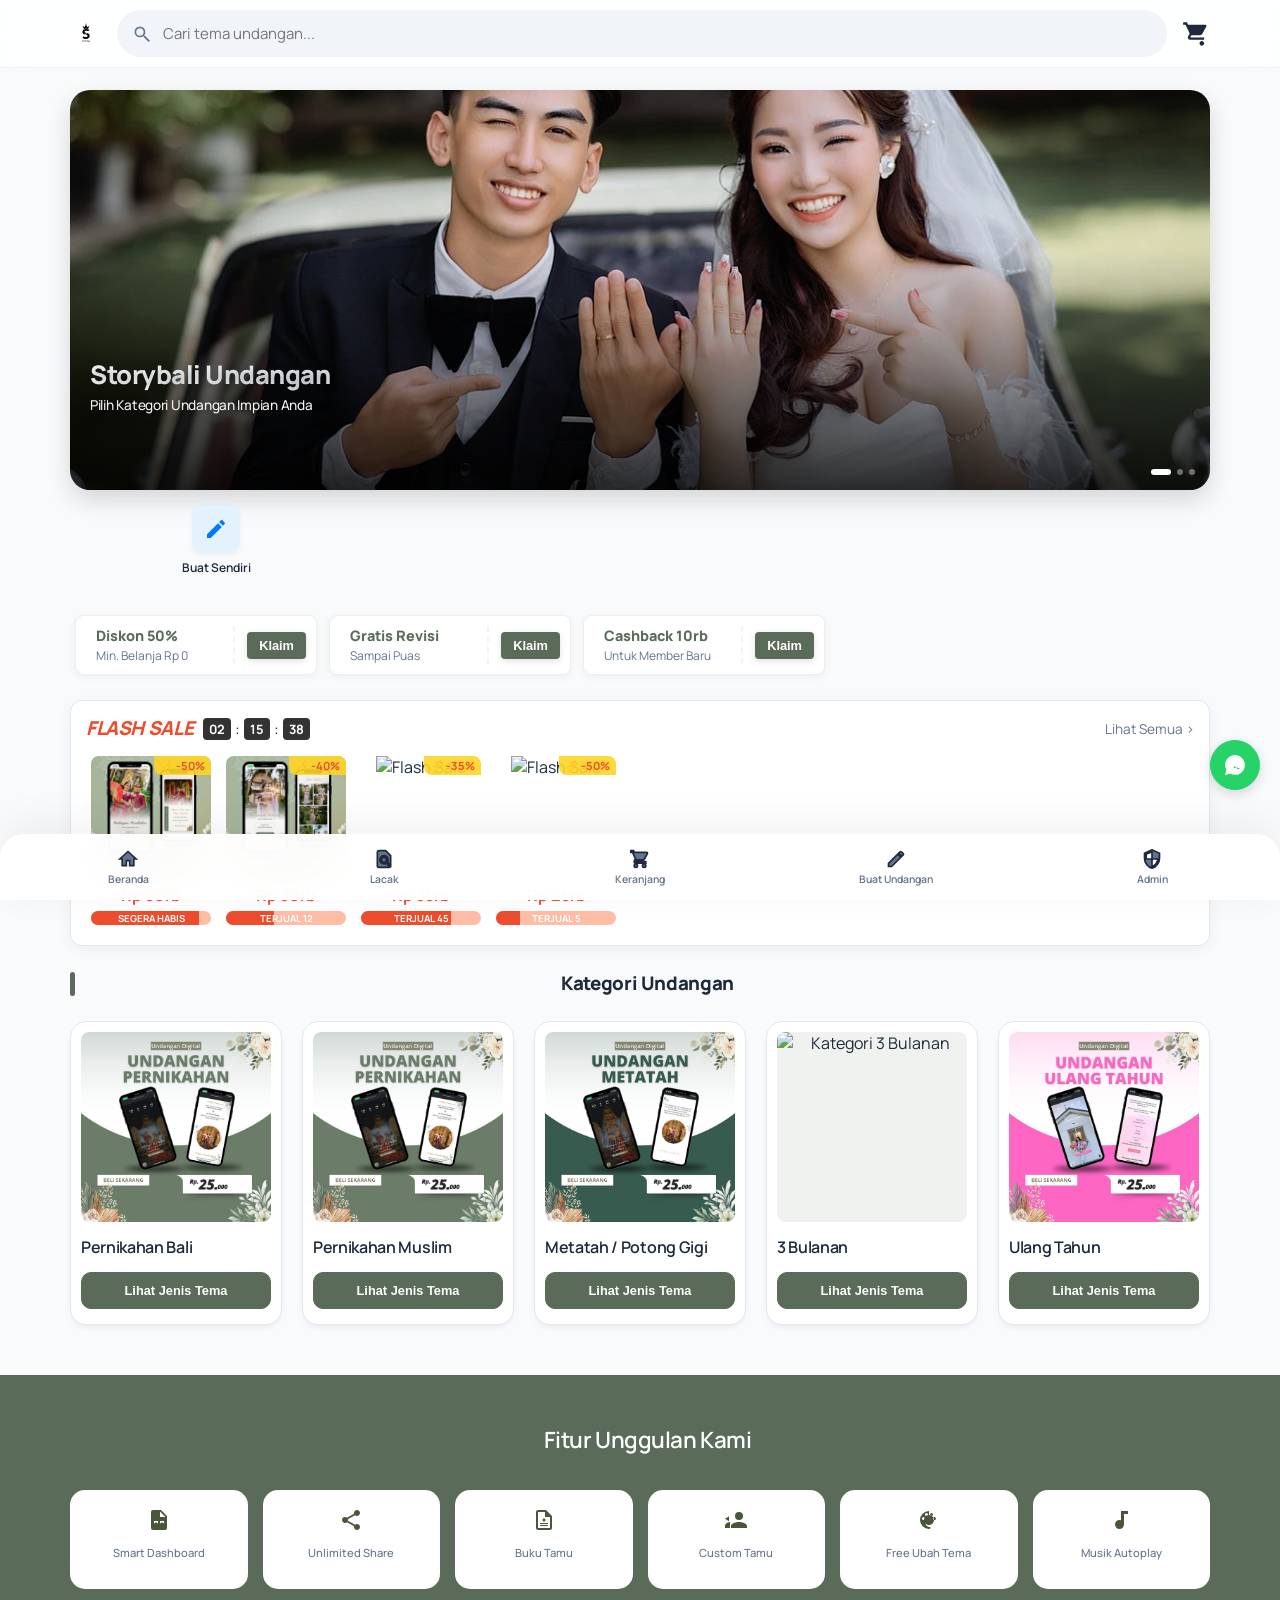
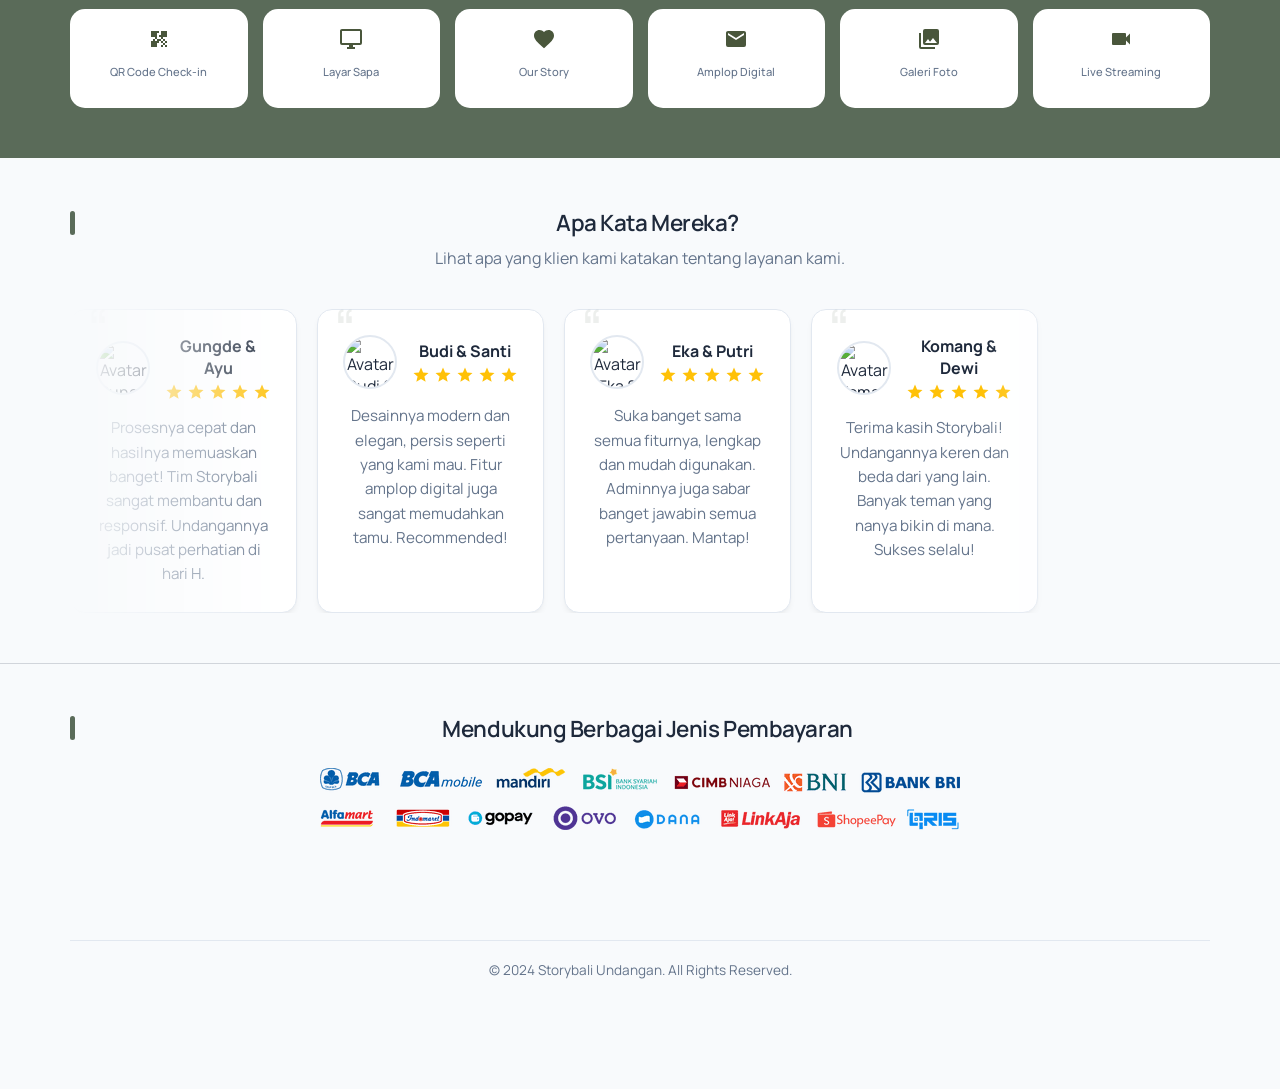
==== commit 4695558a: "Update index.html" ====
--- a/index.html
+++ b/index.html
@@ -783,6 +783,10 @@
             <span>Keranjang</span>
             <div id="nav-cart-badge" class="cart-badge hidden" style="position:absolute; top:0px; right: 15px;">0</div>
         </a>
+        <a href="buat%20undangan/buat-undangan.html">
+            <svg viewBox="0 0 24 24"><path fill="currentColor" d="M3 17.25V21h3.75L17.81 9.94l-3.75-3.75L3 17.25zM20.71 7.04c.39-.39.39-1.02 0-1.41l-2.34-2.34c-.39-.39-1.02-.39-1.41 0l-1.83 1.83 3.75 3.75 1.83-1.83z"/></svg>
+            <span>Buat Undangan</span>
+        </a>
         <a href="admin.html">
             <svg viewBox="0 0 24 24"><path fill="currentColor" d="M12 1L3 5v6c0 5.55 3.84 10.74 9 12 5.16-1.26 9-6.45 9-12V5l-9-4zm0 10.99h7c-.53 4.12-3.28 7.79-7 8.94V12H5V6.3l7-3.11v8.8z"/></svg>
             <span>Admin</span>
@@ -1493,6 +1497,33 @@
     <!-- [PERBAIKAN] Menghubungkan file JavaScript eksternal -->
     <script src="main.js"></script>
     <script>
+        // [BARU] Script untuk Menambahkan Menu Buat Undangan ke Layanan (Grid Menu)
+        document.addEventListener('DOMContentLoaded', function() {
+            const serviceContainer = document.getElementById('service-menu-container');
+            if (serviceContainer) {
+                const newItem = document.createElement('a');
+                newItem.href = 'buat%20undangan/buat-undangan.html';
+                newItem.className = 'service-item';
+                newItem.style.textDecoration = 'none';
+                newItem.style.color = 'inherit';
+                newItem.style.display = 'flex';
+                newItem.style.flexDirection = 'column';
+                newItem.style.alignItems = 'center';
+                newItem.style.gap = '8px';
+                newItem.style.minWidth = '70px';
+                newItem.style.cursor = 'pointer';
+                
+                newItem.innerHTML = `
+                    <div style="width: 48px; height: 48px; background: #e3f2fd; border-radius: 12px; display: flex; align-items: center; justify-content: center; color: #007bff; box-shadow: 0 2px 5px rgba(0,0,0,0.05);">
+                        <svg viewBox="0 0 24 24" style="width: 24px; height: 24px; fill: currentColor;"><path d="M3 17.25V21h3.75L17.81 9.94l-3.75-3.75L3 17.25zM20.71 7.04c.39-.39.39-1.02 0-1.41l-2.34-2.34c-.39-.39-1.02-.39-1.41 0l-1.83 1.83 3.75 3.75 1.83-1.83z"/></svg>
+                    </div>
+                    <span style="font-size: 0.75rem; font-weight: 600; text-align: center; line-height: 1.2;">Buat Sendiri</span>
+                `;
+                // Masukkan di awal (prepend) agar mudah ditemukan
+                serviceContainer.insertBefore(newItem, serviceContainer.firstChild);
+            }
+        });
+
         // [BARU] Script Paksa Matikan Zoom di iOS (iPhone/iPad)
         // Karena iOS sering mengabaikan user-scalable=no di meta tag
         document.addEventListener('gesturestart', function (e) {
--- a/style.css
+++ b/style.css
@@ -1,11 +1,11 @@
 /* Variabel Warna & Desain untuk Tampilan Premium */
 :root {
     /* --- Light Mode (Default) --- */
-    --bg-color: #e5e7eb;
+    --bg-color: #f8fafc;
     --card-bg: #ffffff;
-    --card-border: #d1d5db;
-    --primary-text: #49563B;
-    --secondary-text: #4A553E;
+    --card-border: #e2e8f0;
+    --primary-text: #1e293b;
+    --secondary-text: #64748b;
     --accent-color: #5A6B59;
     --accent-hover: #4E5C4D;
 
@@ -21,10 +21,12 @@
     --accent-text-color: #ffffff;
     /* --- Warna Universal --- */
     --whatsapp-green: #25D366;
-    --card-shadow: 0 8px 30px rgba(73, 86, 59, 0.1);
+    --card-shadow: 0 4px 6px -1px rgba(0, 0, 0, 0.05), 0 2px 4px -1px rgba(0, 0, 0, 0.03);
     --shadow-medium: rgba(99, 102, 241, 0.2);
     --font-family: 'Manrope', sans-serif;
     --border-radius: 20px;
+    --transition-bounce: cubic-bezier(0.34, 1.56, 0.64, 1);
+    scroll-behavior: smooth;
 }
 
 /* Animasi Kunci */
@@ -35,7 +37,7 @@
 @keyframes active-pulse { 0% { transform: scale(1); } 50% { transform: scale(1.08); } 100% { transform: scale(1); } }
 @keyframes banner-pulse { 0% { transform: scale(1); box-shadow: inset 0 0 0 0 rgba(255,255,255,0.1); } 50% { transform: scale(1.08); box-shadow: inset 0 0 15px 0 rgba(255,255,255,0.2); } 100% { transform: scale(1); box-shadow: inset 0 0 0 0 rgba(255,255,255,0.1); } }
 @keyframes icon-nudge { 0% { transform: translateX(0); } 50% { transform: translateX(3px); } 100% { transform: translateX(0); } }
-@keyframes shimmer { 0% { background-position: -480px 0; } 100% { background-position: 480px 0; } }
+@keyframes shimmer { 0% { background-position: 200% 0; } 100% { background-position: -200% 0; } }
 @keyframes cart-shake { 0%, 100% { transform: rotate(0deg); } 25% { transform: rotate(-8deg); } 75% { transform: rotate(8deg); } }
 @keyframes scroll { to { transform: translate(calc(-50% - 10px)); } }
 @keyframes bounce { to { opacity: 0.3; transform: translateY(-10px); } }
@@ -45,13 +47,16 @@
 @keyframes bounceHit { 0% { transform: scale(1); } 40% { transform: scale(1.25); box-shadow: 0 0 0 10px rgba(255, 255, 255, 0.3); } 100% { transform: scale(1); box-shadow: 0 0 0 0 rgba(255, 255, 255, 0); } }
 @keyframes hintBounceRight { from { transform: translateY(-50%) translateX(0); } to { transform: translateY(-50%) translateX(5px); } }
 @keyframes hintBounceLeft { from { transform: translateY(-50%) translateX(0); } to { transform: translateY(-50%) translateX(-5px); } }
+@keyframes navIconPop { 0% { transform: scale(1); } 50% { transform: scale(1.35); } 100% { transform: scale(1); } }
+@keyframes ripple-animation { to { transform: scale(4); opacity: 0; } }
+@keyframes stripe-move { 0% { background-position: 0 0; } 100% { background-position: 20px 0; } }
 
 /* Pengaturan Dasar Body */
-body { font-family: var(--font-family); background-color: var(--bg-color); margin: 0; display: flex; flex-direction: column; align-items: center; min-height: 100vh; color: var(--primary-text); box-sizing: border-box; -webkit-font-smoothing: antialiased; -moz-osx-font-smoothing: grayscale; touch-action: manipulation; }
-body.checkout-active { background-color: var(--accent-color); }
+body { font-family: var(--font-family); background-color: var(--bg-color); margin: 0; display: flex; flex-direction: column; align-items: center; min-height: 100vh; color: var(--primary-text); box-sizing: border-box; -webkit-font-smoothing: antialiased; -moz-osx-font-smoothing: grayscale; touch-action: manipulation; padding-top: calc(75px + env(safe-area-inset-top)); }
+body.checkout-active { background-color: var(--accent-color); padding-top: calc(10px + env(safe-area-inset-top)); }
 
 /* Header Toko Online */
-.top-header { position: sticky; top: 0; width: 100%; background-color: rgba(255, 255, 255, 0.9); backdrop-filter: blur(10px); -webkit-backdrop-filter: blur(10px); border-bottom: none; z-index: 1010; padding-top: calc(10px + env(safe-area-inset-top)); padding-bottom: 10px; box-shadow: 0 4px 20px rgba(0,0,0,0.05); transition: padding-top 0.3s ease; }
+.top-header { position: fixed; top: 0; left: 0; right: 0; width: 100%; background-color: rgba(255, 255, 255, 0.85); backdrop-filter: blur(16px); -webkit-backdrop-filter: blur(16px); border-bottom: 1px solid rgba(0,0,0,0.05); z-index: 1010; padding-top: calc(10px + env(safe-area-inset-top)); padding-bottom: 10px; box-shadow: none; transition: padding-top 0.3s ease; }
 #claimed-discount-banner { background: linear-gradient(45deg, #e53e3e, #c0392b); color: white; width: 100%; text-align: center; padding: 10px 15px; font-size: 0.9em; display: flex; justify-content: center; align-items: center; gap: 10px; font-family: 'Poppins', sans-serif; box-sizing: border-box; text-shadow: 1px 1px 3px rgba(0,0,0,0.3); animation: banner-pulse 2s ease-in-out infinite; }
 .banner-icon { width: 20px; height: 20px; fill: #ffffff; flex-shrink: 0; }
 .banner-text { font-weight: 700; }
@@ -70,23 +75,27 @@
 .header-logo img { height: 32px; width: 32px; border-radius: 50%; object-fit: cover; }
 .search-container { flex-grow: 1; position: relative; min-width: 0; }
 .search-container svg { position: absolute; left: 15px; top: 50%; transform: translateY(-50%); width: 20px; height: 20px; fill: var(--secondary-text); }
-#search-input { width: 100%; padding: 12px 15px 12px 45px; border-radius: 12px; border: 1px solid var(--card-border); background-color: var(--bg-color); font-family: var(--font-family); font-size: 16px; min-width: 0; box-sizing: border-box; transition: border-color 0.2s, box-shadow 0.2s; }
-#search-input:focus { outline: none; border-color: var(--accent-color); box-shadow: 0 0 0 3px rgba(116, 136, 115, 0.2); }
+#search-input { width: 100%; padding: 12px 15px 12px 45px; border-radius: 999px; border: 1px solid transparent; background-color: #f1f5f9; font-family: var(--font-family); font-size: 15px; min-width: 0; box-sizing: border-box; transition: all 0.2s; }
+#search-input:focus { outline: none; background-color: #fff; border-color: var(--accent-color); box-shadow: 0 4px 12px rgba(90, 107, 89, 0.15); transform: translateY(-1px); }
 
 /* Layout & Container */
 .main-content-wrapper { width: 100%; background-color: var(--bg-color); box-sizing: border-box; flex-grow: 1; display: flex; flex-direction: column; }
 .container { max-width: 480px; width: 100%; text-align: center; margin: 0 auto; padding: 0 15px; }
 
 /* Cover Image */
-.cover-image-container { position: relative; width: calc(100% - 30px); max-width: 600px; height: 180px; margin: 15px auto 0; border-radius: 20px; box-shadow: 0 8px 20px rgba(0,0,0,0.1); animation: fadeIn 0.6s ease-out; overflow: hidden; background-color: #f0f2f0; }
-.cover-slide { position: absolute; top: 0; left: 0; width: 100%; height: 100%; object-fit: cover; opacity: 0; transition: opacity 1.5s ease-in-out; }
-.cover-slide.active-slide { opacity: 1; }
-.cover-image-container::after { content: ''; position: absolute; left: 0; bottom: 0; width: 100%; height: 70%; background: linear-gradient(to top, rgba(0,0,0,0.7), transparent); }
-.header-content { position: absolute; bottom: 15px; left: 0; width: 100%; margin: 0; z-index: 10; animation: fadeIn 0.6s ease-out 0.2s forwards; opacity: 0; display: flex; flex-direction: column; align-items: center; gap: 4px; text-shadow: 0 2px 4px rgba(0,0,0,0.5); }
+.cover-image-container { position: relative; width: calc(100% - 30px); max-width: 600px; height: auto; aspect-ratio: 16/9; margin: 15px auto 0; border-radius: 20px; box-shadow: 0 10px 25px rgba(0,0,0,0.15); animation: fadeIn 0.6s ease-out; overflow: hidden; background-color: #f0f2f0; }
+.cover-slide { position: absolute; top: 0; left: 0; width: 100%; height: 100%; object-fit: cover; opacity: 0; transform: scale(1); transition: opacity 1s ease-in-out, transform 6s linear; }
+.cover-slide.active-slide { opacity: 1; transform: scale(1.1); }
+.cover-image-container::after { content: ''; position: absolute; left: 0; bottom: 0; width: 100%; height: 60%; background: linear-gradient(to top, rgba(0,0,0,0.8) 0%, rgba(0,0,0,0.4) 50%, transparent 100%); pointer-events: none; }
+.header-content { position: absolute; bottom: 25px; left: 20px; width: auto; margin: 0; z-index: 10; animation: fadeIn 0.6s ease-out 0.2s forwards; opacity: 0; display: flex; flex-direction: column; align-items: flex-start; gap: 2px; text-shadow: 0 2px 10px rgba(0,0,0,0.5); }
 #visitor-message-container { width: 100%; max-width: 600px; }
-.header-content h1 { font-size: 1.6em; margin: 0; font-weight: 800; color: #ffffff; }
-.verified-badge { width: 24px; height: 24px; fill: #ffffff; }
-.header-content h2 { font-size: 0.85em; margin: 5px 0 0; font-weight: 400; color: rgba(255,255,255,0.9); }
+.header-content h1 { font-size: 1.6em; margin: 0; font-weight: 900; color: #ffffff; letter-spacing: -0.5px; background: linear-gradient(to right, #ffffff 0%, #e2e8f0 100%); -webkit-background-clip: text; -webkit-text-fill-color: transparent; text-shadow: 0 2px 10px rgba(0,0,0,0.3); }
+.header-content h2 { font-size: 0.85em; margin: 4px 0 0; font-weight: 500; color: rgba(255,255,255,0.95); }
+
+/* Slider Dots */
+.slider-dots { position: absolute; bottom: 15px; right: 15px; display: flex; gap: 6px; z-index: 20; }
+.slider-dot { width: 6px; height: 6px; background: rgba(255,255,255,0.4); border-radius: 50%; transition: all 0.3s cubic-bezier(0.25, 1, 0.5, 1); backdrop-filter: blur(2px); }
+.slider-dot.active { width: 20px; background: #fff; border-radius: 10px; }
 
 /* Page & Menu */
 .page { width: 100%; }
@@ -101,6 +110,17 @@
 
 /* Theme Page */
 #theme-title { font-size: 1.4em; font-weight: 600; margin-bottom: 25px; color: var(--primary-text); }
+h1, h2, h3, h4, h5, h6 { letter-spacing: -0.02em; line-height: 1.3; position: relative; }
+
+/* [BARU] Aksen Garis Elegan di Sebelah Judul Bagian */
+h3:not(.flash-title):not(.centered-title) {
+    padding-left: 15px;
+}
+h3:not(.flash-title):not(.centered-title)::before {
+    content: ''; position: absolute; left: 0; top: 50%; transform: translateY(-50%);
+    width: 5px; height: 24px; background: var(--accent-color); border-radius: 10px;
+}
+
 .theme-toggle { display: flex; background-color: var(--bg-color); border-radius: 12px; padding: 6px; margin-bottom: 30px; gap: 10px; }
 .theme-toggle button { flex: 1; padding: 12px; border: 1px solid var(--card-border); background-color: transparent; border-radius: 8px; font-family: var(--font-family); font-size: 0.95em; font-weight: 600; color: var(--secondary-text); cursor: pointer; transition: all 0.3s ease; }
 .theme-toggle button.active { background-color: var(--accent-color); color: var(--accent-text-color); border-color: var(--accent-color); box-shadow: 0 2px 10px rgba(73, 86, 59, 0.15); }
@@ -111,7 +131,7 @@
 .animating-out { animation: slideOut 0.4s cubic-bezier(0.5, 0, 0.75, 0) forwards; }
 .animating-in { animation: slideIn 0.4s cubic-bezier(0.25, 1, 0.5, 1) forwards; }
 .skeleton { pointer-events: none; user-select: none; }
-.skeleton-active { animation: shimmer 1.5s linear infinite; background: linear-gradient(to right, #f0f2f0 8%, #e5e7eb 18%, #f0f2f0 33%); background-size: 1000px 100%; border-radius: 8px; }
+.skeleton-active { animation: shimmer 1.5s infinite linear; background: linear-gradient(120deg, #f1f5f9 30%, #e2e8f0 38%, #f1f5f9 48%); background-size: 200% 100%; border-radius: 8px; }
 
 /* Cart & Checkout */
 .cart-icon-wrapper { position: relative; flex-shrink: 0; cursor: pointer; transition: transform 0.3s ease; }
@@ -140,7 +160,7 @@
 .checkout-form-group { margin-bottom: 20px; text-align: left; }
 .checkout-form-group label { display: block; font-weight: 600; font-size: 0.9em; margin-bottom: 8px; color: var(--primary-text); }
 .checkout-form-group input { width: 100%; padding: 14px; border-radius: 12px; border: 1px solid var(--card-border); background-color: var(--card-bg); font-family: var(--font-family); font-size: 16px; box-sizing: border-box; transition: border-color 0.2s, box-shadow 0.2s; }
-.checkout-form-group input:focus { outline: none; border-color: var(--accent-color); box-shadow: 0 0 0 3px rgba(116, 136, 115, 0.2); }
+.checkout-form-group input:focus { outline: none; border-color: var(--accent-color); box-shadow: 0 4px 12px rgba(116, 136, 115, 0.15); transform: translateY(-1px); transition: all 0.3s var(--transition-bounce); }
 #cart-page .cart-summary { border: none; box-shadow: none; padding: 20px 0; margin-top: 10px; }
 #cart-page .cart-summary p { display: flex; justify-content: space-between; font-size: 1.1em; margin: 0; }
 #cart-page #cart-total-price { font-size: 1.1em; font-weight: 800; color: var(--primary-text); }
@@ -190,14 +210,14 @@
 
 /* Category Grid */
 #category-grid { display: grid; grid-template-columns: repeat(2, 1fr); gap: 18px; margin-bottom: 30px; }
-.category-card { position: relative; border-radius: 15px; overflow: hidden; background-color: #fff; padding: 10px; display: flex; flex-direction: column; box-shadow: 0 4px 15px rgba(73, 86, 59, 0.08); transition: transform 0.3s ease, box-shadow 0.3s ease; opacity: 0; animation: fadeIn 0.5s cubic-bezier(0.25, 1, 0.5, 1) forwards; }
-.category-card:hover { transform: translateY(-5px); box-shadow: 0 8px 25px rgba(73, 86, 59, 0.15); }
+.category-card { position: relative; border-radius: 16px; overflow: hidden; background-color: #fff; padding: 10px; display: flex; flex-direction: column; box-shadow: var(--card-shadow); border: 1px solid var(--card-border); transition: transform 0.3s ease, box-shadow 0.3s ease; opacity: 0; animation: fadeIn 0.5s cubic-bezier(0.25, 1, 0.5, 1) forwards; }
+.category-card:hover { transform: translateY(-4px); box-shadow: 0 15px 30px -5px rgba(90, 107, 89, 0.25), 0 8px 10px -6px rgba(90, 107, 89, 0.1); border-color: var(--accent-color); }
 .category-card-image { width: 100%; height: auto; display: block; border-radius: 8px; background-color: #f0f2f0; transition: transform 0.5s ease; }
 .category-card:hover .category-card-image { transform: scale(1.05); }
 .category-card-image-wrapper { position: relative; width: 100%; aspect-ratio: 1 / 1; border-radius: 8px; overflow: hidden; }
 .category-card-content { padding: 15px 0 5px 0; flex-grow: 1; display: flex; flex-direction: column; }
 .category-card-title { margin: 0; font-size: 1em; font-weight: 600; color: var(--primary-text); text-align: left; flex-grow: 1; margin-bottom: 15px; }
-.category-card .category-button { width: 100%; padding: 10px; font-size: 0.8em; font-weight: 700; border-radius: 10px; background-color: var(--accent-color); border: 1px solid var(--accent-color); color: var(--accent-text-color); cursor: pointer; transition: all 0.25s ease; }
+.category-card .category-button { width: 100%; padding: 10px; font-size: 0.8em; font-weight: 700; border-radius: 10px; background-color: var(--accent-color); border: 1px solid var(--accent-color); color: var(--accent-text-color); cursor: pointer; transition: all 0.25s ease; position: relative; overflow: hidden; }
 .category-card:hover .category-button { background-color: var(--accent-hover); border-color: var(--accent-hover); }
 #category-grid .category-card:nth-child(1) { animation-delay: 0.1s; }
 #category-grid .category-card:nth-child(2) { animation-delay: 0.2s; }
@@ -208,6 +228,7 @@
 /* Features */
 .features-full-width-wrapper { width: 100%; background-color: var(--accent-color); padding: 50px 0; margin-top: 20px; box-sizing: border-box; opacity: 0; animation: fadeIn 0.5s cubic-bezier(0.25, 1, 0.5, 1) 0.6s forwards; }
 .features-section h3 { font-size: 1.4em; font-weight: 600; margin-top: 0; margin-bottom: 35px; color: var(--accent-text-color); }
+.features-section h3 { padding-left: 0; } .features-section h3::before { display: none; }
 .features-grid { display: grid; grid-template-columns: repeat(4, 1fr); gap: 20px 15px; }
 .feature-item { text-align: center; display: flex; flex-direction: column; align-items: center; opacity: 0; animation: fadeIn 0.5s cubic-bezier(0.25, 1, 0.5, 1) forwards; background-color: var(--card-bg); padding: 12px 5px; border-radius: 15px; transition: transform 0.3s ease, box-shadow 0.3s ease; }
 .feature-icon { width: 36px; height: 36px; margin-bottom: 8px; display: flex; align-items: center; justify-content: center; transition: transform 0.3s ease, box-shadow 0.3s ease; }
@@ -223,12 +244,12 @@
 /* Catalog Grid */
 #catalog-grid { display: grid; grid-template-columns: repeat(2, 1fr); gap: 18px; width: 100%; }
 @media (max-width: 480px) { #catalog-grid { gap: 12px; } }
-.catalog-item { background-color: #fff; border-radius: 15px; box-shadow: 0 4px 15px rgba(73, 86, 59, 0.08); transition: transform 0.3s ease, box-shadow 0.3s ease; opacity: 0; animation: fadeIn 0.5s cubic-bezier(0.25, 1, 0.5, 1) forwards; display: flex; flex-direction: column; overflow: hidden; padding: 10px; }
+.catalog-item { background-color: #fff; border-radius: 16px; box-shadow: var(--card-shadow); border: 1px solid var(--card-border); transition: transform 0.3s ease, box-shadow 0.3s ease; opacity: 0; animation: fadeIn 0.5s cubic-bezier(0.25, 1, 0.5, 1) forwards; display: flex; flex-direction: column; overflow: hidden; padding: 10px; }
 .catalog-item-label { position: absolute; top: 10px; left: 10px; background-color: var(--accent-color); color: var(--accent-text-color); padding: 4px 10px; border-radius: 8px; font-size: 0.75em; font-weight: 700; z-index: 2; box-shadow: 0 2px 8px rgba(0,0,0,0.2); }
 .catalog-image-wrapper { position: relative; width: 100%; display: block; }
 .catalog-item-preview-tag { position: absolute; bottom: 10px; right: 10px; background-color: rgba(255, 255, 255, 0.8); -webkit-backdrop-filter: blur(4px); backdrop-filter: blur(4px); color: var(--primary-text); padding: 4px 10px; border-radius: 8px; font-size: 0.7em; font-weight: 700; z-index: 2; }
 .coming-soon-tag { background-color: rgba(255, 193, 7, 0.8) !important; color: #ffffff !important; }
-.catalog-item:hover { transform: translateY(-5px); box-shadow: 0 8px 25px rgba(73, 86, 59, 0.15); }
+.catalog-item:hover { transform: translateY(-4px); box-shadow: 0 15px 30px -5px rgba(90, 107, 89, 0.2), 0 8px 10px -6px rgba(90, 107, 89, 0.1); border-color: var(--accent-color); }
 .catalog-item-image { width: 100%; aspect-ratio: 1 / 1; object-fit: cover; display: block; border-radius: 8px; background-color: #f0f2f0; }
 .catalog-item-details { padding: 15px 0 5px 0; text-align: left; flex-grow: 1; display: flex; flex-direction: column; }
 .catalog-item-header { display: flex; justify-content: space-between; align-items: center; margin-bottom: 10px; }
@@ -240,16 +261,22 @@
 .rating-count { font-size: 0.8em; color: var(--secondary-text); }
 .catalog-item-title svg { width: 16px; height: 16px; fill: var(--secondary-text); margin-right: 8px; flex-shrink: 0; transition: fill 0.25s ease; }
 .catalog-item-price-wrapper { display: flex; flex-direction: column; align-items: flex-start; gap: 4px; margin-bottom: 15px; flex-grow: 1; }
-.catalog-item-price { font-size: 1.2em; font-weight: 700; color: #e53e3e; margin: 0; }
+.catalog-item-price { font-size: 1.2em; font-weight: 700; color: #ef4444; margin: 0; }
 .discount-info { display: flex; align-items: center; gap: 8px; }
 .discount-badge { background-color: rgba(229, 62, 62, 0.1); color: #c53030; font-size: 0.75em; font-weight: 700; padding: 3px 6px; border-radius: 6px; }
 .original-price { font-size: 0.9em; color: var(--secondary-text); text-decoration: line-through; }
 .catalog-item-actions { display: flex; flex-direction: column; gap: 10px; }
 .catalog-item-actions a, .catalog-item-actions button { flex: 1; padding: 10px; font-size: 0.85em; font-weight: 700; border-radius: 8px; text-align: center; text-decoration: none; transition: all 0.25s ease; display: flex; align-items: center; min-width: 0; justify-content: center; }
-.catalog-item-actions .btn-secondary { background-color: transparent; border: 1px solid var(--card-border); color: var(--secondary-text); gap: 8px; }
+.catalog-item-actions .btn-secondary { background-color: transparent; border: 1px solid var(--card-border); color: var(--secondary-text); gap: 8px; position: relative; overflow: hidden; }
 .catalog-item-actions .btn-secondary:hover { background-color: var(--accent-color); color: var(--accent-text-color); border-color: var(--accent-color); }
 .catalog-item-actions .btn-secondary svg { width: 16px; height: 16px; fill: currentColor; }
-.catalog-item-actions .btn-primary { background-color: var(--accent-color); border: 1px solid var(--accent-color); color: var(--accent-text-color); gap: 8px; }
+.catalog-item-actions .btn-primary { background: linear-gradient(135deg, var(--accent-color), #4E5C4D); border: none; color: var(--accent-text-color); gap: 8px; box-shadow: 0 4px 15px rgba(90, 107, 89, 0.3); transition: all 0.3s var(--transition-bounce); position: relative; overflow: hidden; }
+.catalog-item-actions .btn-primary::after { content: ''; position: absolute; top: 0; left: -100%; width: 100%; height: 100%; background: linear-gradient(90deg, transparent, rgba(255,255,255,0.2), transparent); transition: 0.5s; }
+.catalog-item-actions .btn-primary.added { background: #e2e8f0; color: #94a3b8; box-shadow: none; cursor: not-allowed; }
+.catalog-item-actions .btn-primary.added svg { display: none; }
+.catalog-item-actions .btn-primary.added::after { display: none; }
+.catalog-item-actions .btn-primary:hover::after { left: 100%; }
+.catalog-item-actions .btn-primary:active { transform: scale(0.98); box-shadow: none; }
 .catalog-item-actions .btn-primary svg { width: 16px; height: 16px; fill: currentColor; }
 
 /* Social Float */
@@ -282,7 +309,7 @@
 
 /* Testimonials */
 .testimonials-section { width: 100%; background-color: var(--bg-color); padding: 50px 0; box-sizing: border-box; }
-.testimonials-section h3 { font-size: 1.4em; font-weight: 600; margin-top: 0; margin-bottom: 35px; color: var(--primary-text); text-align: center; }
+.testimonials-section h3 { font-size: 1.4em; font-weight: 600; margin-top: 0; margin-bottom: 35px; color: var(--primary-text); text-align: center; padding-left: 0; }
 .testimonials-section h3 + p { margin-top: -25px; margin-bottom: 40px; color: var(--secondary-text); }
 .testimonials-grid { display: grid; grid-template-columns: 1fr; gap: 20px; }
 .testimonial-card { background-color: var(--card-bg); border-radius: 15px; padding: 25px; box-shadow: var(--card-shadow); position: relative; border: 1px solid var(--card-border); display: flex; flex-direction: column; gap: 15px; }
@@ -304,22 +331,25 @@
 
 /* Payment Methods */
 .payment-methods-section { width: 100%; background-color: var(--bg-color); padding: 50px 0; box-sizing: border-box; border-top: 1px solid #d1d5db; }
-.payment-methods-section h3 { font-size: 1.4em; font-weight: 600; margin-top: 0; margin-bottom: 25px; color: var(--primary-text); text-align: center; }
+.payment-methods-section h3 { font-size: 1.4em; font-weight: 600; margin-top: 0; margin-bottom: 25px; color: var(--primary-text); text-align: center; padding-left: 0; }
 .payment-methods-image { max-width: 85%; height: auto; display: block; margin: 0 auto; }
 
 /* Floating Nav */
-.floating-nav { position: fixed; bottom: 0; left: 0; width: 100%; z-index: 999; background: var(--card-bg); border-top: 1px solid var(--card-border); box-shadow: 0 -2px 10px rgba(0,0,0,0.05); display: flex; justify-content: space-around; align-items: center; transition: bottom 0.3s ease; padding: 5px 0; padding-bottom: calc(5px + env(safe-area-inset-bottom)); }
+.floating-nav { position: fixed; bottom: 0; left: 0; width: 100%; z-index: 999; background: rgba(255, 255, 255, 0.95); backdrop-filter: blur(20px); -webkit-backdrop-filter: blur(20px); border-top: 1px solid rgba(255,255,255,0.5); box-shadow: 0 -10px 40px rgba(0,0,0,0.06); display: flex; justify-content: space-around; align-items: center; transition: bottom 0.3s ease; padding: 10px 0; padding-bottom: calc(10px + env(safe-area-inset-bottom)); border-radius: 24px 24px 0 0; }
 .floating-nav a { display: flex; flex-direction: column; align-items: center; justify-content: center; text-decoration: none; color: var(--secondary-text); font-size: 0.65em; font-weight: 600; gap: 3px; padding: 4px 8px; border-radius: 12px; transition: all 0.25s ease; flex: 1; min-width: 0; }
 .floating-nav a:hover { color: var(--accent-color); }
 .floating-nav a svg { width: 20px; height: 20px; stroke: var(--primary-text); stroke-width: 2; fill: none; transition: stroke 0.25s ease; }
 .loading-spinner { position: absolute; top: 40%; left: 50%; transform: translate(-50%, -50%); display: flex; gap: 10px; z-index: 10; }
 .loading-spinner .dot { width: 12px; height: 12px; background-color: var(--accent-color); border-radius: 50%; animation: bounce 0.6s infinite alternate; }
-.loading-spinner .dot:nth-child(2) { animation-delay: 0.2s; }
+.loading-spinner .dot:nth-child(2) { animation-delay: 0.2s; } 
 .loading-spinner .dot:nth-child(3) { animation-delay: 0.4s; }
-.floating-nav a.active { background-color: var(--accent-color); color: var(--accent-text-color); }
-.floating-nav a.active svg { stroke: var(--accent-text-color); }
+.floating-nav a.active { background-color: rgba(90, 107, 89, 0.1); color: var(--accent-color); }
+.floating-nav a.active svg { stroke: var(--accent-color); animation: navIconPop 0.4s cubic-bezier(0.175, 0.885, 0.32, 1.275); }
 @keyframes slideUpNav { from { transform: translate(-50%, 100%); opacity: 0; } to { transform: translate(-50%, 0); opacity: 1; } }
 @media (prefers-reduced-motion: reduce) { *, *::before, *::after { animation-duration: 0.01ms !important; animation-iteration-count: 1 !important; transition-duration: 0.01ms !important; scroll-behavior: auto !important; } .testimonials-grid { animation: none !important; } .loading-spinner .dot { animation: none !important; } }
+
+/* Ripple Effect */
+.ripple-effect { position: absolute; border-radius: 50%; background: rgba(255, 255, 255, 0.4); transform: scale(0); animation: ripple-animation 0.6s linear; pointer-events: none; }
 
 /* Popup Discount */
 .popup-overlay { position: fixed; top: 0; left: 0; width: 100%; height: 100%; background-color: rgba(0, 0, 0, 0.7); z-index: 3000; display: flex; justify-content: center; align-items: center; perspective: 1000px; opacity: 0; visibility: hidden; transition: opacity 0.5s ease, visibility 0.5s ease; }
@@ -360,33 +390,36 @@
 @media (max-width: 480px) { .toast-notification.show { bottom: 90px; left: 15px; width: calc(100% - 30px); } }
 
 /* Voucher Section */
-.shopee-vouchers-scroll { display: flex; overflow-x: auto; gap: 12px; padding: 15px 5px; margin-bottom: 10px; scrollbar-width: none; -webkit-overflow-scrolling: touch; }
+.shopee-vouchers-scroll { display: flex; overflow-x: auto; gap: 12px; padding: 15px 15px; margin-bottom: 10px; scrollbar-width: none; -webkit-overflow-scrolling: touch; scroll-snap-type: x mandatory; }
 .shopee-vouchers-scroll::-webkit-scrollbar { display: none; }
-.voucher-card { min-width: 220px; background: #fff; border-radius: 8px; display: flex; align-items: center; padding: 10px; box-shadow: 0 2px 8px rgba(0,0,0,0.05); position: relative; border-left: 4px solid var(--accent-color); overflow: hidden; border: 1px solid #eee; }
+.voucher-card { min-width: 220px; background: #fff; border-radius: 12px; display: flex; align-items: center; padding: 12px; box-shadow: 0 4px 12px rgba(0,0,0,0.03); position: relative; border-left: 4px solid var(--accent-color); overflow: hidden; border: 1px solid #f1f5f9; scroll-snap-align: start; transition: transform 0.2s; gap: 12px; }
+.voucher-card:active { transform: scale(0.98); }
 .voucher-card::before, .voucher-card::after { content: ''; position: absolute; width: 12px; height: 12px; background: var(--bg-color); border-radius: 50%; left: -6px; }
 .voucher-card::before { top: -6px; }
 .voucher-card::after { bottom: -6px; }
-.voucher-info { flex: 1; padding-left: 10px; text-align: left; }
+.voucher-info { flex: 1; padding-left: 10px; text-align: left; border-right: 2px dashed #f1f5f9; padding-right: 10px; }
 .voucher-title { font-weight: 800; font-size: 0.9em; color: var(--accent-color); margin: 0; }
 .voucher-desc { font-size: 0.75em; color: var(--secondary-text); margin: 2px 0 0 0; }
-.voucher-btn { background: var(--accent-color); color: #fff; border: none; padding: 6px 12px; font-size: 0.8em; font-weight: 700; border-radius: 4px; cursor: pointer; }
+.voucher-btn { background: linear-gradient(135deg, var(--accent-color), #4E5C4D); color: #fff; border: none; padding: 8px 14px; font-size: 0.8em; font-weight: 700; border-radius: 8px; cursor: pointer; box-shadow: 0 2px 6px rgba(90, 107, 89, 0.2); transition: all 0.2s; position: relative; overflow: hidden; }
+.voucher-btn:active { transform: scale(0.95); box-shadow: none; }
 
 /* Flash Sale Section */
-.flash-sale-section { background: #fff; margin: 10px 0 25px; padding: 15px; border-radius: 12px; box-shadow: 0 4px 15px rgba(0,0,0,0.05); }
+.flash-sale-section { background: #fff; margin: 10px 0 25px; padding: 15px; border-radius: 16px; border: 1px solid var(--card-border); box-shadow: var(--card-shadow); }
 .flash-header { display: flex; align-items: center; gap: 10px; margin-bottom: 15px; }
 .flash-title { font-size: 1.2em; font-weight: 900; color: #ee4d2d; font-style: italic; margin: 0; }
 .flash-timer { display: flex; gap: 4px; }
 .timer-box { background: #333; color: #fff; padding: 2px 6px; border-radius: 4px; font-weight: 700; font-size: 0.8em; }
 .flash-see-all { margin-left: auto; font-size: 0.85em; color: var(--secondary-text); text-decoration: none; display: flex; align-items: center; }
-.flash-items-scroll { display: flex; overflow-x: auto; gap: 15px; scrollbar-width: none; -webkit-overflow-scrolling: touch; padding-bottom: 5px; }
+.flash-items-scroll { display: flex; overflow-x: auto; gap: 15px; scrollbar-width: none; -webkit-overflow-scrolling: touch; padding-bottom: 5px; padding-left: 5px; padding-right: 5px; scroll-snap-type: x mandatory; }
 .flash-items-scroll::-webkit-scrollbar { display: none; }
-.flash-item { min-width: 120px; width: 120px; position: relative; }
+.flash-item { min-width: 120px; width: 120px; position: relative; scroll-snap-align: start; transition: transform 0.2s; }
+.flash-item:active { transform: scale(0.98); }
 .flash-img-box { width: 100%; aspect-ratio: 1/1; border-radius: 8px; overflow: hidden; margin-bottom: 8px; position: relative; }
 .flash-img { width: 100%; height: 100%; object-fit: cover; }
 .flash-tag { position: absolute; top: 0; right: 0; background: rgba(255,212,36,0.9); color: #ee4d2d; font-weight: 700; font-size: 0.7em; padding: 2px 6px; border-bottom-left-radius: 8px; }
 .flash-price { color: #ee4d2d; font-weight: 700; font-size: 1em; text-align: center; margin: 0 0 5px 0; }
 .flash-progress { background: #ffbda6; height: 14px; border-radius: 10px; position: relative; overflow: hidden; }
-.flash-bar { background: #ee4d2d; height: 100%; width: 85%; }
+.flash-bar { background: linear-gradient(45deg, #ee4d2d 25%, #ff6b4a 25%, #ff6b4a 50%, #ee4d2d 50%, #ee4d2d 75%, #ff6b4a 75%, #ff6b4a 100%); background-size: 20px 20px; height: 100%; width: 85%; animation: stripe-move 1s linear infinite; }
 .flash-text { position: absolute; top: 0; left: 0; width: 100%; height: 100%; display: flex; align-items: center; justify-content: center; font-size: 0.6em; color: #fff; font-weight: 700; text-transform: uppercase; }
 
 /* Draggable Float */
@@ -423,10 +456,10 @@
 .service-menu-section {
     display: grid;
     grid-template-columns: repeat(4, 1fr);
-    gap: 15px 10px;
-    padding: 10px 5px 20px 5px;
+    gap: 20px 10px;
+    padding: 15px 10px;
     margin-bottom: 10px;
-    background-color: var(--bg-color); /* Menyatu dengan background */
+    background-color: transparent;
 }
 
 .service-item {
@@ -446,15 +479,16 @@
 .service-icon-box {
     width: 48px;
     height: 48px;
-    border-radius: 14px;
+    border-radius: 18px;
     display: flex;
     align-items: center;
     justify-content: center;
     margin-bottom: 8px;
-    box-shadow: 0 4px 10px rgba(0,0,0,0.05);
+    box-shadow: 0 2px 8px rgba(0,0,0,0.04);
     background: #fff;
-    border: 1px solid rgba(0,0,0,0.03);
+    border: 1px solid rgba(0,0,0,0.02);
     transition: transform 0.2s;
+    position: relative; overflow: hidden;
 }
 
 .service-icon-box svg {
@@ -469,6 +503,21 @@
     line-height: 1.2;
     font-weight: 600;
     max-width: 70px;
+}
+
+/* [BARU] Class untuk Animasi Scroll Reveal */
+.reveal-on-scroll {
+    opacity: 0;
+    transform: translateY(30px);
+    transition: all 0.8s cubic-bezier(0.5, 0, 0, 1);
+}
+.reveal-on-scroll.is-visible { opacity: 1; transform: translateY(0); }
+
+/* [BARU] Efek Hover pada Menu Layanan */
+.service-item:hover .service-icon-box {
+    transform: translateY(-3px);
+    box-shadow: 0 8px 20px rgba(0,0,0,0.08);
+    border-color: var(--accent-color);
 }
 
 /* [BARU] Style untuk Modal Layanan Premium */
@@ -509,3 +558,11 @@
 .service-body { padding: 25px; }
 .service-body h4 { margin: 0 0 10px 0; font-size: 1.3em; color: var(--primary-text); font-weight: 800; }
 .service-body p { color: var(--secondary-text); font-size: 0.95em; margin-bottom: 25px; line-height: 1.5; }
+
+/* Load More Button */
+#load-more-btn {
+    width: auto; padding: 12px 30px; margin: 20px auto 40px;
+    background-color: var(--card-bg); border: 1px solid var(--card-border);
+    color: var(--primary-text); font-weight: 600; border-radius: 12px;
+    cursor: pointer; transition: all 0.2s;
+}
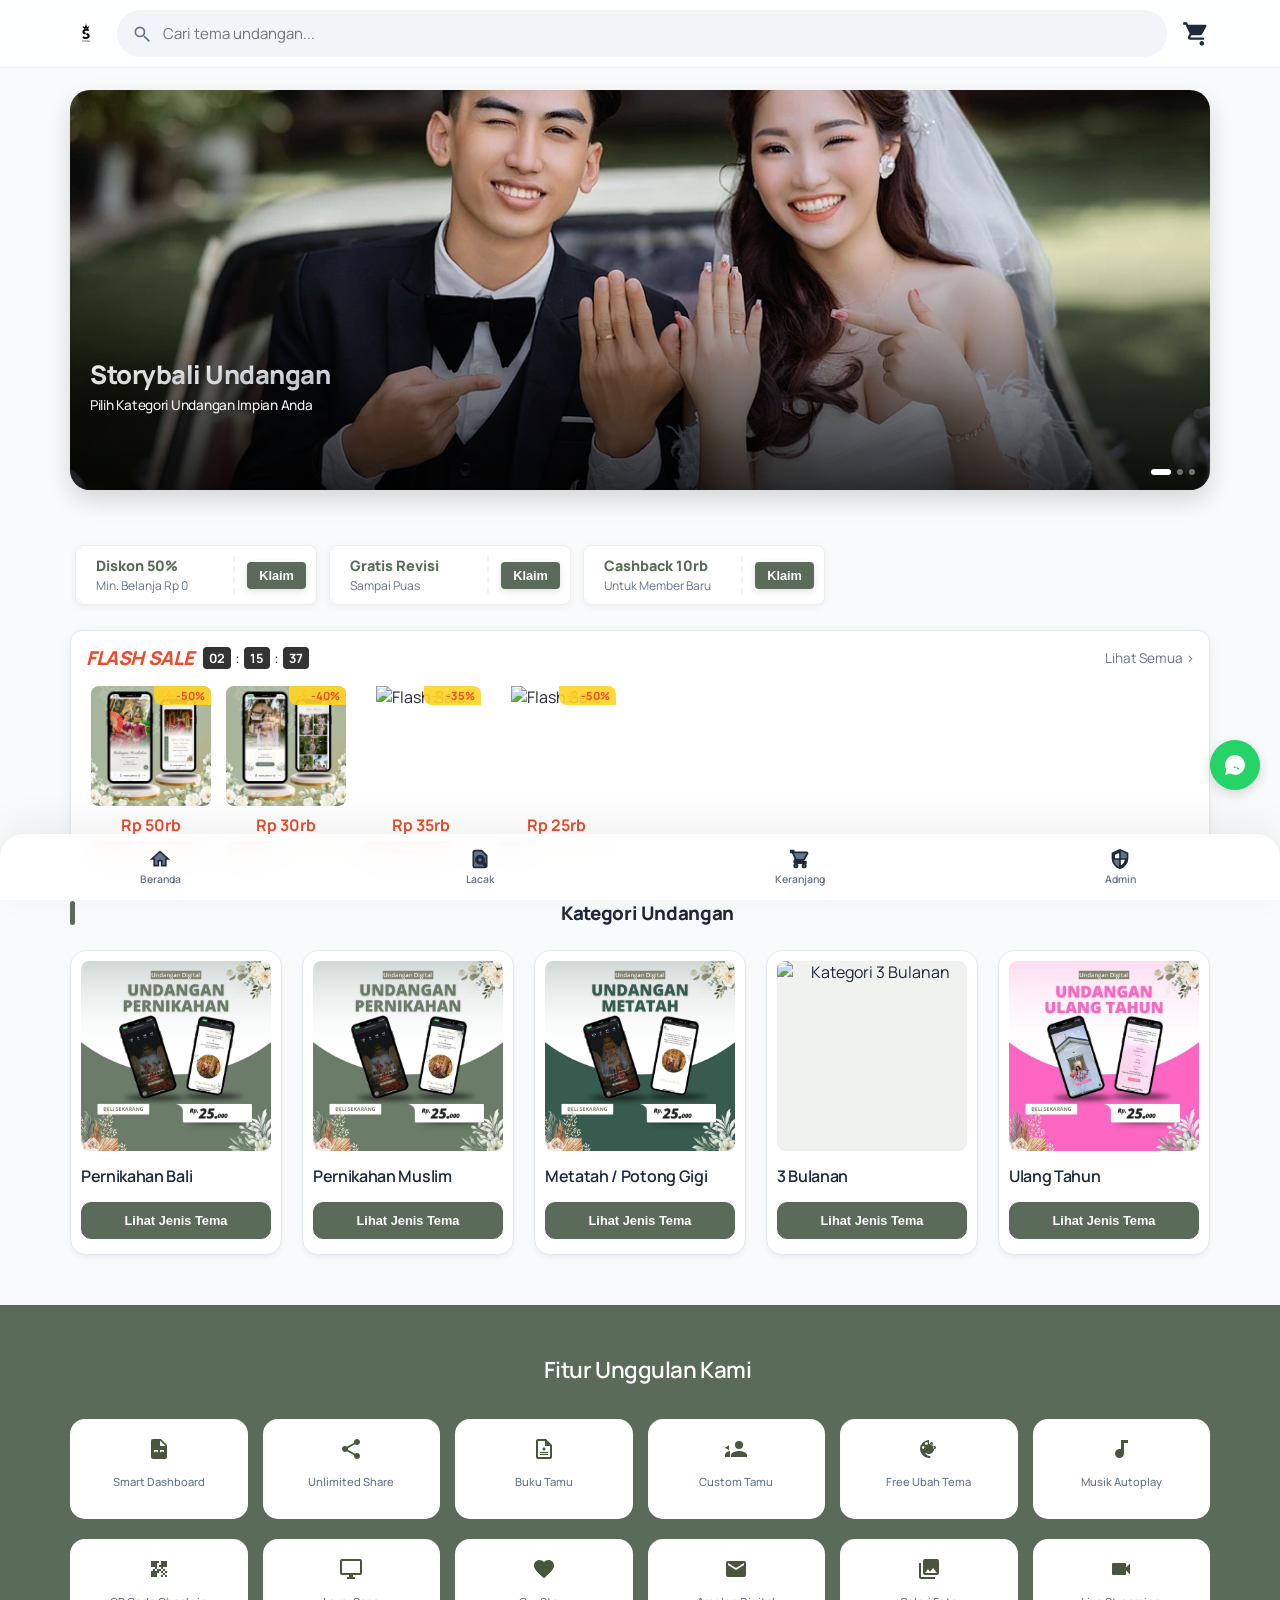
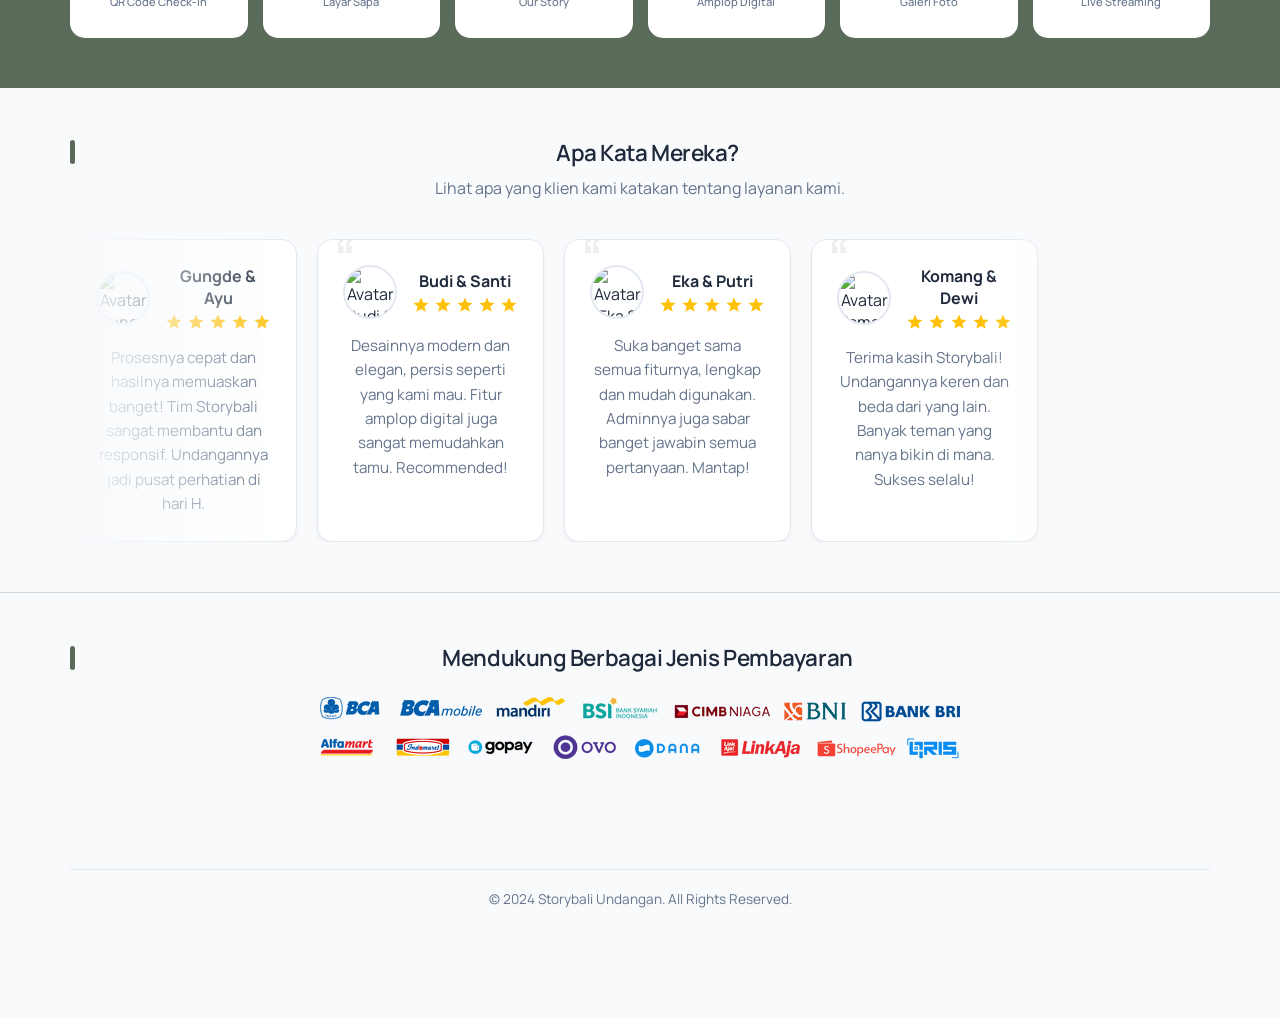
==== commit b630d13b: "Update index.html" ====
--- a/index.html
+++ b/index.html
@@ -782,10 +782,7 @@
             <svg viewBox="0 0 24 24"><path fill="currentColor" d="M7 18c-1.1 0-1.99.9-1.99 2S5.9 22 7 22s2-.9 2-2-.9-2-2-2zM1 2v2h2l3.6 7.59-1.35 2.45c-.16.28-.25.61-.25.96 0 1.1.9 2 2 2h12v-2H7.42c-.14 0-.25-.11-.25-.25l.03-.12.9-1.63h7.45c.75 0 1.41-.41 1.75-1.03l3.58-6.49c.08-.14.12-.31.12-.48 0-.55-.45-1-1-1H5.21l-.94-2H1zm16 16c-1.1 0-1.99.9-1.99 2s.89 2 1.99 2 2-.9 2-2-.9-2-2-2z"/></svg>
             <span>Keranjang</span>
             <div id="nav-cart-badge" class="cart-badge hidden" style="position:absolute; top:0px; right: 15px;">0</div>
-        </a>
-        <a href="buat%20undangan/buat-undangan.html">
-            <svg viewBox="0 0 24 24"><path fill="currentColor" d="M3 17.25V21h3.75L17.81 9.94l-3.75-3.75L3 17.25zM20.71 7.04c.39-.39.39-1.02 0-1.41l-2.34-2.34c-.39-.39-1.02-.39-1.41 0l-1.83 1.83 3.75 3.75 1.83-1.83z"/></svg>
-            <span>Buat Undangan</span>
+    
         </a>
         <a href="admin.html">
             <svg viewBox="0 0 24 24"><path fill="currentColor" d="M12 1L3 5v6c0 5.55 3.84 10.74 9 12 5.16-1.26 9-6.45 9-12V5l-9-4zm0 10.99h7c-.53 4.12-3.28 7.79-7 8.94V12H5V6.3l7-3.11v8.8z"/></svg>
@@ -1497,33 +1494,6 @@
     <!-- [PERBAIKAN] Menghubungkan file JavaScript eksternal -->
     <script src="main.js"></script>
     <script>
-        // [BARU] Script untuk Menambahkan Menu Buat Undangan ke Layanan (Grid Menu)
-        document.addEventListener('DOMContentLoaded', function() {
-            const serviceContainer = document.getElementById('service-menu-container');
-            if (serviceContainer) {
-                const newItem = document.createElement('a');
-                newItem.href = 'buat%20undangan/buat-undangan.html';
-                newItem.className = 'service-item';
-                newItem.style.textDecoration = 'none';
-                newItem.style.color = 'inherit';
-                newItem.style.display = 'flex';
-                newItem.style.flexDirection = 'column';
-                newItem.style.alignItems = 'center';
-                newItem.style.gap = '8px';
-                newItem.style.minWidth = '70px';
-                newItem.style.cursor = 'pointer';
-                
-                newItem.innerHTML = `
-                    <div style="width: 48px; height: 48px; background: #e3f2fd; border-radius: 12px; display: flex; align-items: center; justify-content: center; color: #007bff; box-shadow: 0 2px 5px rgba(0,0,0,0.05);">
-                        <svg viewBox="0 0 24 24" style="width: 24px; height: 24px; fill: currentColor;"><path d="M3 17.25V21h3.75L17.81 9.94l-3.75-3.75L3 17.25zM20.71 7.04c.39-.39.39-1.02 0-1.41l-2.34-2.34c-.39-.39-1.02-.39-1.41 0l-1.83 1.83 3.75 3.75 1.83-1.83z"/></svg>
-                    </div>
-                    <span style="font-size: 0.75rem; font-weight: 600; text-align: center; line-height: 1.2;">Buat Sendiri</span>
-                `;
-                // Masukkan di awal (prepend) agar mudah ditemukan
-                serviceContainer.insertBefore(newItem, serviceContainer.firstChild);
-            }
-        });
-
         // [BARU] Script Paksa Matikan Zoom di iOS (iPhone/iPad)
         // Karena iOS sering mengabaikan user-scalable=no di meta tag
         document.addEventListener('gesturestart', function (e) {
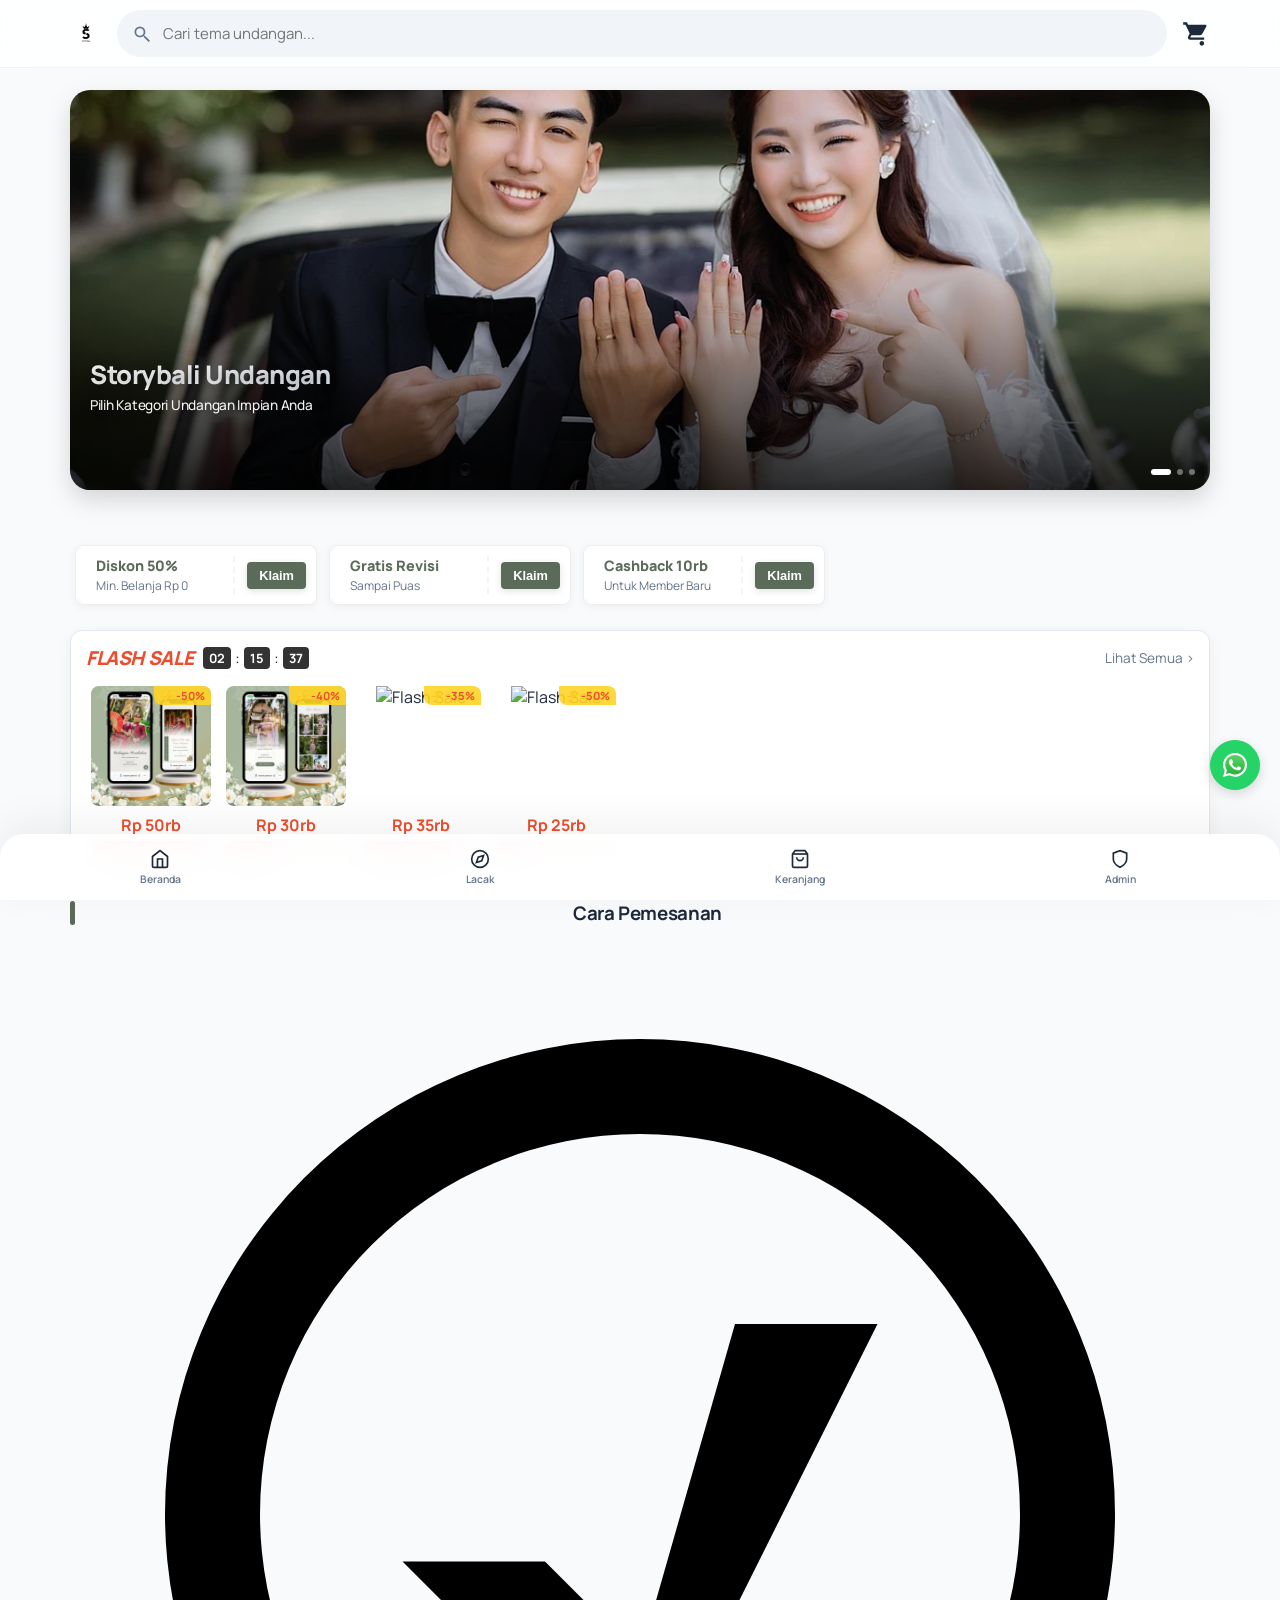
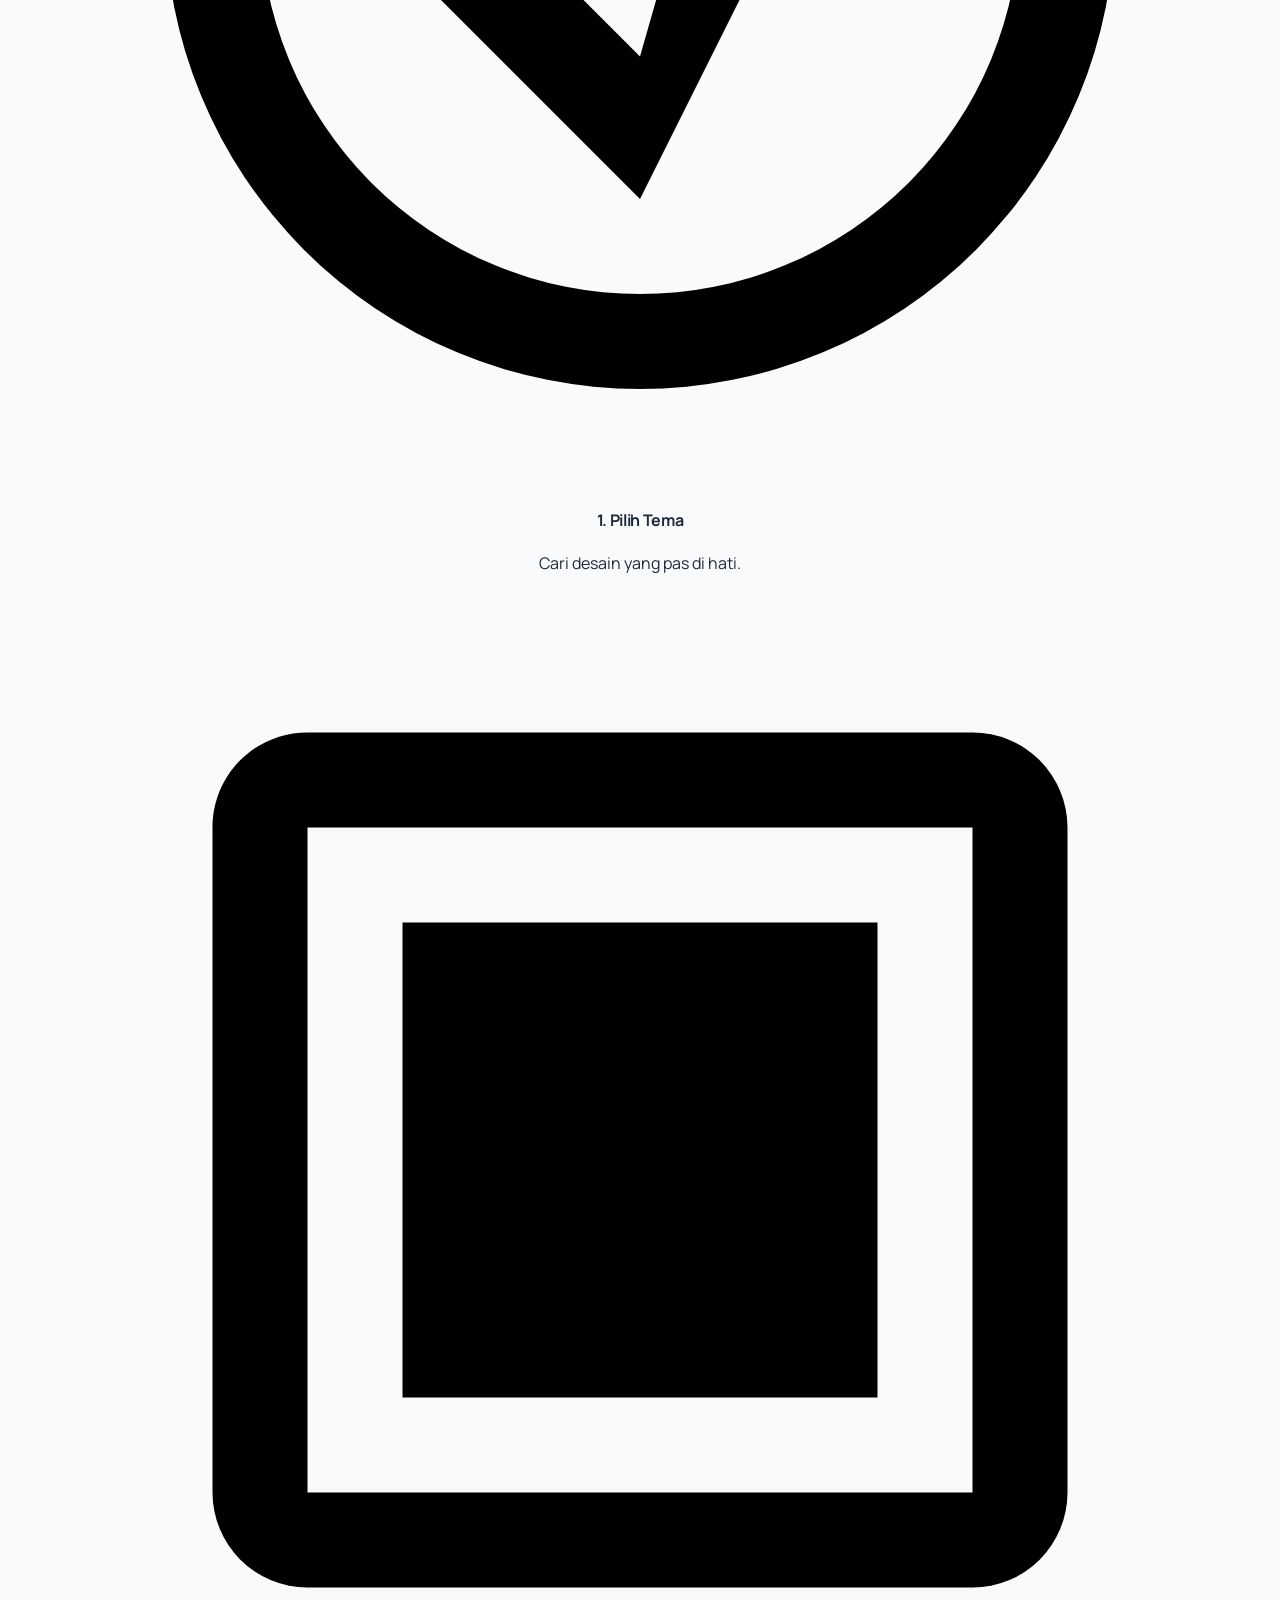
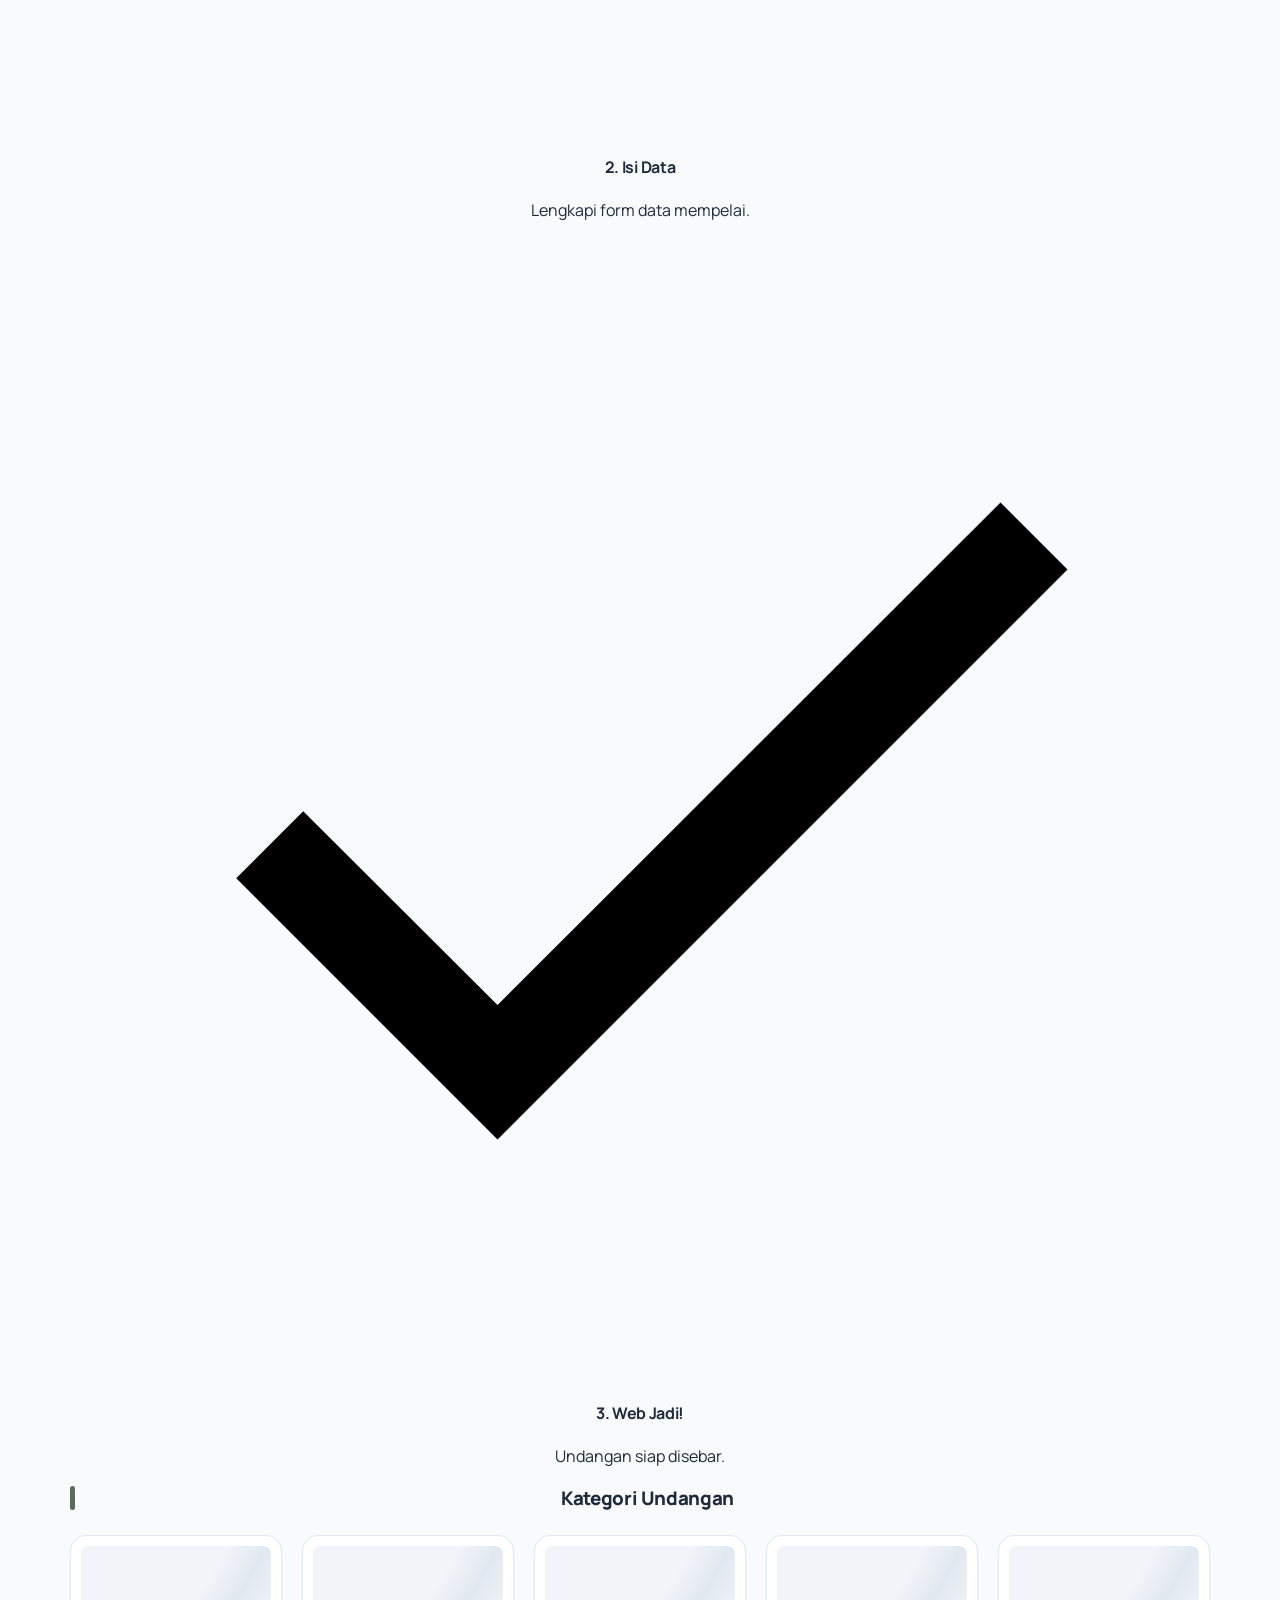
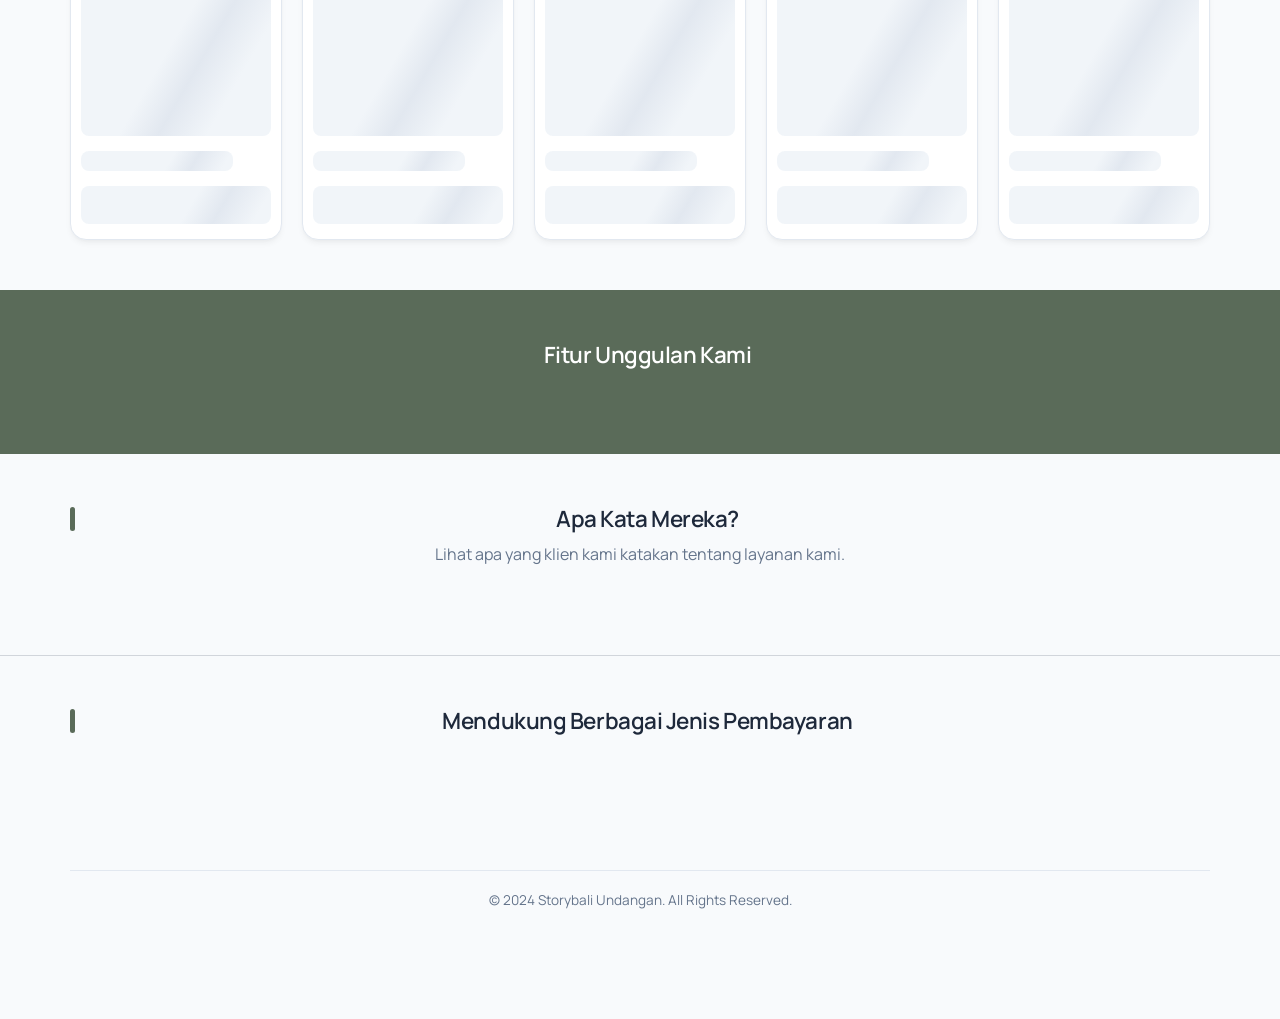
==== commit 1c345eda: "new" ====
--- a/index.html
+++ b/index.html
@@ -12,6 +12,8 @@
     <meta name="viewport" content="width=device-width, initial-scale=1.0, maximum-scale=1.0, user-scalable=no">
     <meta name="apple-mobile-web-app-capable" content="yes">
     <meta name="mobile-web-app-capable" content="yes">
+    <meta name="apple-mobile-web-app-status-bar-style" content="black-translucent">
+    <meta name="apple-mobile-web-app-title" content="Storybali">
     
     <!-- [BARU] Meta Tags untuk Mencegah Caching Berlebih (Agar Update Masuk) -->
     <meta http-equiv="Cache-Control" content="no-cache, no-store, must-revalidate">
@@ -47,11 +49,15 @@
     <!-- Fallback for browsers with JavaScript disabled -->
     <noscript>
       <link href="https://fonts.googleapis.com/css2?family=Manrope:wght@400;500;600;700;800&family=Playfair+Display:wght@900&family=Poppins:wght@400;700;900&display=swap" rel="stylesheet">
+      <style>.page { display: block !important; }</style>
     </noscript>
 
     <!-- [BARU] Preload gambar untuk pop-up diskon agar tidak lambat muncul -->
     <link rel="preload" href="https://wayanku.github.io/storybali-undangan/sosial%20media/lonceng%20diskon.webp" as="image">
     <link rel="preload" href="https://wayanku.github.io/storybali-undangan/sosial%20media/gambar%20diskon%2050%25.webp" as="image">
+
+    <!-- [FIX] Menambahkan link ke manifest untuk PWA -->
+    <link rel="manifest" href="manifest.json">
     
     <!-- Google tag (gtag.js) -->
     <script async src="https://www.googletagmanager.com/gtag/js?id=G-09HEX1NR8E"></script>
@@ -68,9 +74,8 @@
     <style>
         /* [BARU] Style agar aplikasi terasa native (tidak bisa zoom/geser berlebih) */
         html, body {
-            overscroll-behavior: none;
             overflow-x: hidden;
-            touch-action: pan-x pan-y;
+            overflow-y: auto;
         }
     </style>
 </head>
@@ -324,6 +329,34 @@
                             <div class="flash-bar" style="width: 20%"></div>
                             <div class="flash-text">TERJUAL 5</div>
                         </div>
+                    </div>
+                </div>
+            </div>
+
+            <!-- [BARU] Panduan Pemesanan Visual -->
+            <div class="order-guide-section">
+                <h3 class="guide-title">Cara Pemesanan</h3>
+                <div class="steps-container">
+                    <div class="step-item">
+                        <div class="step-icon">
+                            <svg viewBox="0 0 24 24"><path d="M12,2A10,10 0 0,0 2,12A10,10 0 0,0 12,22A10,10 0 0,0 22,12A10,10 0 0,0 12,2M12,4A8,8 0 0,1 20,12A8,8 0 0,1 12,20A8,8 0 0,1 4,12A8,8 0 0,1 12,4M7,13L12,18L17,8H14L12,15L10,13H7Z" /></svg>
+                        </div>
+                        <h4>1. Pilih Tema</h4>
+                        <p>Cari desain yang pas di hati.</p>
+                    </div>
+                    <div class="step-item">
+                        <div class="step-icon">
+                            <svg viewBox="0 0 24 24"><path d="M19,3H5C3.89,3 3,3.89 3,5V19A2,2 0 0,0 5,21H19A2,2 0 0,0 21,19V5A2,2 0 0,0 19,3M19,19H5V5H19V19M17,17H7V7H17V17M12,8H16V10H12V8M12,12H16V14H12V12M8,8H10V10H8V8M8,12H10V14H8V12Z" /></svg>
+                        </div>
+                        <h4>2. Isi Data</h4>
+                        <p>Lengkapi form data mempelai.</p>
+                    </div>
+                    <div class="step-item">
+                        <div class="step-icon">
+                            <svg viewBox="0 0 24 24"><path d="M21,7L9,19L3.5,13.5L4.91,12.09L9,16.17L19.59,5.59L21,7Z" /></svg>
+                        </div>
+                        <h4>3. Web Jadi!</h4>
+                        <p>Undangan siap disebar.</p>
                     </div>
                 </div>
             </div>
@@ -420,19 +453,25 @@
                 </div>
                 <!-- Tampilan saat keranjang kosong -->
                 <div id="cart-empty-view" class="hidden"> 
-                    <div class="cart-empty-illustration">
-                        <!-- Ikon baru yang lebih bersih dan jelas -->
-                        <svg viewBox="0 0 24 24">
-                            <path d="M11 9h2V6h3V4h-3V1h-2v3H8v2h3v3zm-4 9c-1.1 0-1.99.9-1.99 2S5.9 22 7 22s2-.9 2-2-.9-2-2-2zm10 0c-1.1 0-1.99.9-1.99 2s.89 2 1.99 2 2-.9 2-2-.9-2-2-2zm-9.83-3.25l.03-.12.9-1.63h7.45c.75 0 1.41-.41 1.75-1.03l3.86-7.01L19.42 4h-15l-1-2H1v2h2l3.6 7.59-1.35 2.44C4.52 15.37 5.24 17 6.5 17H20v-2H6.5c-.25 0-.5-.25-.5-.5z"/>
-                        </svg>
-                    </div>
-                    <h3>Keranjang Anda Kosong</h3>
-                    <p style="color: var(--secondary-text);">Sepertinya Anda belum menambahkan tema apapun.</p>
-                    <div class="catalog-item-actions" style="margin-top: 20px;">
-                        <button id="back-to-shopping-btn" class="btn-primary">
-                            <svg viewBox="0 0 24 24"><path d="M11,9H13V6H16V4H13V1H11V4H8V6H11V9M7,22A2,2 0 0,1 5,20V9A2,2 0 0,1 7,7H17A2,2 0 0,1 19,9V20A2,2 0 0,1 17,22H7Z" /></svg>
-                            Cari Tema Undangan
-                        </button>
+                    <div class="empty-cart-content">
+                        <div class="cart-empty-illustration">
+                            <div class="illustration-bg"></div>
+                            <div class="illustration-bg-2"></div>
+                            <div class="floating-shape shape-1"></div>
+                            <div class="floating-shape shape-2"></div>
+                            <div class="floating-shape shape-3"></div>
+                            <svg class="empty-cart-icon" viewBox="0 0 24 24">
+                                <path d="M19,6H17C17,3.24 14.76,1 12,1C9.24,1 7,3.24 7,6H5C3.9,6 3,6.9 3,8V20C3,21.1 3.9,22 5,22H19C20.1,22 21,21.1 21,20V8C21,6.9 20.1,6 19,6M12,3C13.66,3 15,4.34 15,6H9C9,4.34 10.34,3 12,3M19,20H5V8H19V20M12,13C10.9,13 10,12.1 10,11H8C8,13.21 9.79,15 12,15C14.21,15 16,13.21 16,11H14C14,12.1 13.1,13 12,13Z" />
+                            </svg>
+                        </div>
+                        <h3>Keranjang Masih Kosong</h3>
+                        <p>Wah, sepertinya Anda belum memilih tema undangan impian. Yuk, cari tema yang cocok untuk momen spesial Anda!</p>
+                        <div class="catalog-item-actions" style="margin-top: 25px; width: 100%; max-width: 250px;">
+                            <button id="back-to-shopping-btn" class="btn-primary pulse-btn">
+                                <svg viewBox="0 0 24 24"><path d="M11,9H13V6H16V4H13V1H11V4H8V6H11V9M7,22A2,2 0 0,1 5,20V9A2,2 0 0,1 7,7H17A2,2 0 0,1 19,9V20A2,2 0 0,1 17,22H7Z" /></svg>
+                                Mulai Belanja
+                            </button>
+                        </div>
                     </div>
                 </div>
             </div>
@@ -529,7 +568,7 @@
             <div class="catalog-item-actions" style="margin-top: 10px;">
                 <!-- Tombol Konsultasi ke WhatsApp -->
                 <a href="https://wa.me/6285738517248?text=Halo%20Storybali%20Undangan,%20saya%20mau%20bertanya%20tentang%20tema%20undangan." target="_blank" class="btn-primary">
-                    <svg viewBox="0 0 24 24"><path d="M12.04 2C6.58 2 2.13 6.45 2.13 11.91c0 1.76.46 3.45 1.32 4.95L2.05 22l5.25-1.38c1.45.81 3.07 1.24 4.74 1.24 5.46 0 9.91-4.45 9.91-9.91S17.5 2 12.04 2zm4.88 13.38c-.27.13-1.62.8-1.88.93-.25.13-.43.2-.62-.2-.18-.38-.75-1.23-.92-1.5-.17-.27-.33-.31-.62-.18-.28.13-1.25.48-1.52.58-.27.1-.54.15-.81.05-.27-.1-.58-.34-1.1-.83-.6-.55-1.15-1.23-1.32-1.61-.17-.38-.04-.58.11-.75.13-.15.28-.38.43-.51.13-.13.18-.23.28-.38.1-.15.05-.28-.02-.4-.08-.13-.75-1.8-1.02-2.46-.27-.66-.55-.57-.75-.57-.18 0-.38-.05-.58-.05s-.53.08-.81.38c-.27.3-.92.9-1.12 2.13s.23 2.3.26 2.45c.03.15.53 1.23 2.5 2.2.48.23.86.36 1.15.46.45.15.86.13 1.18.08.38-.05 1.18-.48 1.35-.93.17-.45.17-.83.12-.93-.05-.1-.18-.15-.43-.28z"/></svg>
+                    <svg viewBox="0 0 24 24" fill="none"><path fill-rule="evenodd" clip-rule="evenodd" d="M3.50002 12C3.50002 7.30558 7.3056 3.5 12 3.5C16.6944 3.5 20.5 7.30558 20.5 12C20.5 16.6944 16.6944 20.5 12 20.5C10.3278 20.5 8.77127 20.0182 7.45798 19.1861C7.21357 19.0313 6.91408 18.9899 6.63684 19.0726L3.75769 19.9319L4.84173 17.3953C4.96986 17.0955 4.94379 16.7521 4.77187 16.4751C3.9657 15.176 3.50002 13.6439 3.50002 12ZM12 1.5C6.20103 1.5 1.50002 6.20101 1.50002 12C1.50002 13.8381 1.97316 15.5683 2.80465 17.0727L1.08047 21.107C0.928048 21.4637 0.99561 21.8763 1.25382 22.1657C1.51203 22.4552 1.91432 22.5692 2.28599 22.4582L6.78541 21.1155C8.32245 21.9965 10.1037 22.5 12 22.5C17.799 22.5 22.5 17.799 22.5 12C22.5 6.20101 17.799 1.5 12 1.5ZM14.2925 14.1824L12.9783 15.1081C12.3628 14.7575 11.6823 14.2681 10.9997 13.5855C10.2901 12.8759 9.76402 12.1433 9.37612 11.4713L10.2113 10.7624C10.5697 10.4582 10.6678 9.94533 10.447 9.53028L9.38284 7.53028C9.23954 7.26097 8.98116 7.0718 8.68115 7.01654C8.38113 6.96129 8.07231 7.046 7.84247 7.24659L7.52696 7.52195C6.76823 8.18414 6.3195 9.2723 6.69141 10.3741C7.07698 11.5163 7.89983 13.314 9.58552 14.9997C11.3991 16.8133 13.2413 17.5275 14.3186 17.8049C15.1866 18.0283 16.008 17.7288 16.5868 17.2572L17.1783 16.7752C17.4313 16.5691 17.5678 16.2524 17.544 15.9269C17.5201 15.6014 17.3389 15.308 17.0585 15.1409L15.3802 14.1409C15.0412 13.939 14.6152 13.9552 14.2925 14.1824Z" fill="#ffffff"/></svg>
                     Konsultasi via WhatsApp
                 </a>
                 <!-- Tombol untuk menutup modal -->
@@ -550,8 +589,8 @@
             <div class="service-body">
                 <h4 id="service-modal-title">Nama Layanan</h4>
                 <p id="service-modal-desc">Deskripsi layanan...</p>
-                <button id="service-modal-chat-btn" class="btn-primary" style="width: 100%; justify-content: center;">
-                    <svg viewBox="0 0 24 24" style="width:20px;height:20px;fill:currentColor;margin-right:8px;"><path d="M12.04 2C6.58 2 2.13 6.45 2.13 11.91c0 1.76.46 3.45 1.32 4.95L2.05 22l5.25-1.38c1.45.81 3.07 1.24 4.74 1.24 5.46 0 9.91-4.45 9.91-9.91S17.5 2 12.04 2zm4.88 13.38c-.27.13-1.62.8-1.88.93-.25.13-.43.2-.62-.2-.18-.38-.75-1.23-.92-1.5-.17-.27-.33-.31-.62-.18-.28.13-1.25.48-1.52.58-.27.1-.54.15-.81.05-.27-.1-.58-.34-1.1-.83-.6-.55-1.15-1.23-1.32-1.61-.17-.38-.04-.58.11-.75.13-.15.28-.38.43-.51.13-.13.18-.23.28-.38.1-.15.05-.28-.02-.4-.08-.13-.75-1.8-1.02-2.46-.27-.66-.55-.57-.75-.57-.18 0-.38-.05-.58-.05s-.53.08-.81.38c-.27.3-.92.9-1.12 2.13s.23 2.3.26 2.45c.03.15.53 1.23 2.5 2.2.48.23.86.36 1.15.46.45.15.86.13 1.18.08.38-.05 1.18-.48 1.35-.93.17-.45.17-.83.12-.93-.05-.1-.18-.15-.43-.28z"/></svg>
+                <button id="service-modal-chat-btn" class="btn-primary btn-whatsapp-consult">
+                    <svg viewBox="0 0 24 24" fill="none" style="width:20px;height:20px;"><path fill-rule="evenodd" clip-rule="evenodd" d="M3.50002 12C3.50002 7.30558 7.3056 3.5 12 3.5C16.6944 3.5 20.5 7.30558 20.5 12C20.5 16.6944 16.6944 20.5 12 20.5C10.3278 20.5 8.77127 20.0182 7.45798 19.1861C7.21357 19.0313 6.91408 18.9899 6.63684 19.0726L3.75769 19.9319L4.84173 17.3953C4.96986 17.0955 4.94379 16.7521 4.77187 16.4751C3.9657 15.176 3.50002 13.6439 3.50002 12ZM12 1.5C6.20103 1.5 1.50002 6.20101 1.50002 12C1.50002 13.8381 1.97316 15.5683 2.80465 17.0727L1.08047 21.107C0.928048 21.4637 0.99561 21.8763 1.25382 22.1657C1.51203 22.4552 1.91432 22.5692 2.28599 22.4582L6.78541 21.1155C8.32245 21.9965 10.1037 22.5 12 22.5C17.799 22.5 22.5 17.799 22.5 12C22.5 6.20101 17.799 1.5 12 1.5ZM14.2925 14.1824L12.9783 15.1081C12.3628 14.7575 11.6823 14.2681 10.9997 13.5855C10.2901 12.8759 9.76402 12.1433 9.37612 11.4713L10.2113 10.7624C10.5697 10.4582 10.6678 9.94533 10.447 9.53028L9.38284 7.53028C9.23954 7.26097 8.98116 7.0718 8.68115 7.01654C8.38113 6.96129 8.07231 7.046 7.84247 7.24659L7.52696 7.52195C6.76823 8.18414 6.3195 9.2723 6.69141 10.3741C7.07698 11.5163 7.89983 13.314 9.58552 14.9997C11.3991 16.8133 13.2413 17.5275 14.3186 17.8049C15.1866 18.0283 16.008 17.7288 16.5868 17.2572L17.1783 16.7752C17.4313 16.5691 17.5678 16.2524 17.544 15.9269C17.5201 15.6014 17.3389 15.308 17.0585 15.1409L15.3802 14.1409C15.0412 13.939 14.6152 13.9552 14.2925 14.1824Z" fill="#ffffff"/></svg>
                     Konsultasi via WhatsApp
                 </button>
             </div>
@@ -674,27 +713,59 @@
 
     <!-- [BARU] Modal Lacak Pesanan -->
     <div id="track-order-modal" class="modal-overlay">
-        <div class="modal-content">
-            <h4>Lacak Status Pesanan</h4>
-            <p>Masukkan ID Pesanan Anda untuk melihat progres pengerjaan.</p>
-            <div class="checkout-form-group">
-                <input type="text" id="track-order-id-input" placeholder="Contoh: ORD-12345" style="text-align: center; font-weight: bold; letter-spacing: 1px;">
-            </div>
-            
-            <div id="track-result" class="hidden" style="margin-top: 15px; padding: 15px; background: #f3f4f6; border-radius: 10px; text-align: left;">
-                <div style="display: flex; justify-content: space-between; margin-bottom: 5px;">
-                    <span style="font-weight: 600; font-size: 0.9em;">Status:</span>
-                    <span id="track-status-text" style="color: var(--accent-color); font-weight: 700; font-size: 0.9em;">-</span>
-                </div>
-                <div style="width: 100%; background: #d1d5db; height: 8px; border-radius: 4px; overflow: hidden;">
-                    <div id="track-progress-bar" style="width: 0%; height: 100%; background: var(--accent-color); transition: width 0.5s ease;"></div>
-                </div>
-                <div style="text-align: right; font-size: 0.8em; margin-top: 3px; color: var(--secondary-text);">Progres: <span id="track-progress-text">0%</span></div>
-            </div>
-
-            <div class="catalog-item-actions" style="margin-top: 20px;">
-                <button id="check-order-btn" class="btn-primary">Cek Sekarang</button>
-                <button onclick="document.getElementById('track-order-modal').classList.remove('active')" class="btn-secondary">Tutup</button>
+        <div class="modal-content track-modal-content">
+            <button class="close-btn-absolute" onclick="document.getElementById('track-order-modal').classList.remove('active')" style="z-index: 10; color: white; background: rgba(255,255,255,0.2);">&times;</button>
+            <div class="track-modal-header">
+                <div class="track-header-icon">
+                    <svg viewBox="0 0 24 24"><path d="M12,2A10,10 0 0,0 2,12A10,10 0 0,0 12,22A10,10 0 0,0 22,12A10,10 0 0,0 12,2M12,4A8,8 0 0,1 20,12A8,8 0 0,1 12,20A8,8 0 0,1 4,12A8,8 0 0,1 12,4M12,6A6,6 0 0,0 6,12A6,6 0 0,0 12,18A6,6 0 0,0 18,12A6,6 0 0,0 12,6M12,8A4,4 0 0,1 16,12A4,4 0 0,1 12,16A4,4 0 0,1 8,12A4,4 0 0,1 12,8Z" /></svg>
+                </div>
+                <h4 class="track-title">Lacak Pesanan</h4>
+                <p class="track-desc">Masukkan ID Pesanan Anda untuk melihat progres pengerjaan undangan.</p>
+            </div>
+            <div class="track-modal-body">
+                <div class="track-input-group">
+                    <input type="text" id="track-order-id-input" placeholder="Masukkan ID (Contoh: ORD-12345)">
+                    <button id="check-order-btn" class="btn-track">
+                        <svg viewBox="0 0 24 24"><path d="M9.5,3A6.5,6.5 0 0,1 16,9.5C16,11.11 15.41,12.59 14.44,13.73L14.71,14H15.5L21.5,20L20,21.5L14,15.5V14.71L13.73,14.44C12.59,15.41 11.11,16 9.5,16A6.5,6.5 0 0,1 3,9.5A6.5,6.5 0 0,1 9.5,3M9.5,5C7,5 5,7 5,9.5C5,12 7,14 9.5,14C12,14 14,12 14,9.5C14,7 12,5 9.5,5Z" /></svg>
+                    </button>
+                </div>
+                
+                <div id="track-result" class="track-result-card hidden">
+                    <div class="result-header">
+                        <span class="result-label">Status Pesanan</span>
+                        <span id="track-status-badge" class="status-badge">Diproses</span>
+                    </div>
+                    <h3 id="track-status-text" class="result-status-title">Menunggu Konfirmasi</h3>
+                    
+                    <div class="track-progress-wrapper">
+                        <div class="track-progress-bg">
+                            <div id="track-progress-bar" class="track-progress-fill" style="width: 0%;"></div>
+                        </div>
+                        <div class="track-progress-labels">
+                            <span>Mulai</span>
+                            <span id="track-progress-text">0%</span>
+                        </div>
+                    </div>
+                    
+                    <!-- [BARU] Area Link Undangan -->
+                    <div id="track-link-section" class="track-link-box hidden">
+                        <div class="link-icon">
+                            <svg viewBox="0 0 24 24"><path d="M3.9,12C3.9,10.29 5.29,8.9 7,8.9H11V7H7A5,5 0 0,0 2,12A5,5 0 0,0 7,17H11V15.1H7C5.29,15.1 3.9,13.71 3.9,12M8,13H16V11H8V13M17,7H13V8.9H17C18.71,8.9 20.1,10.29 20.1,12C20.1,13.71 18.71,15.1 17,15.1H13V17H17A5,5 0 0,0 22,12A5,5 0 0,0 17,7Z" /></svg>
+                    </div>
+                    <div class="link-content">
+                        <span class="link-label">Undangan Siap!</span>
+                        <input type="text" id="track-link-display" readonly>
+                    </div>
+                    <div class="link-actions">
+                        <a id="track-open-link" href="#" target="_blank" class="btn-icon-action" title="Buka">
+                            <svg viewBox="0 0 24 24"><path d="M14,3V5H17.59L7.76,14.83L9.17,16.24L19,6.41V10H21V3M19,19H5V5H12V3H5C3.89,3 3,3.9 3,5V19A2,2 0 0,0 5,21H19A2,2 0 0,0 21,19V12H19V19Z" /></svg>
+                        </a>
+                        <button id="track-copy-link" class="btn-icon-action" title="Salin">
+                            <svg viewBox="0 0 24 24"><path d="M19,21H8V7H19M19,5H8A2,2 0 0,0 6,7V21A2,2 0 0,0 8,23H19A2,2 0 0,0 21,21V7A2,2 0 0,0 19,5M16,1H4A2,2 0 0,0 2,3V17H4V3H16V1Z" /></svg>
+                        </button>
+                    </div>
+                </div>
+            </div>
             </div>
         </div>
     </div>
@@ -736,7 +807,7 @@
             <p id="cart-empty-msg" style="color: var(--secondary-text);" class="hidden">Keranjang Anda masih kosong.</p>
             <div class="catalog-item-actions" style="margin-top: 10px;">
                 <a href="#" id="cart-checkout-btn" class="btn-primary hidden">
-                    <svg viewBox="0 0 24 24"><path d="M12.04 2C6.58 2 2.13 6.45 2.13 11.91c0 1.76.46 3.45 1.32 4.95L2.05 22l5.25-1.38c1.45.81 3.07 1.24 4.74 1.24 5.46 0 9.91-4.45 9.91-9.91S17.5 2 12.04 2zm4.88 13.38c-.27.13-1.62.8-1.88.93-.25.13-.43.2-.62-.2-.18-.38-.75-1.23-.92-1.5-.17-.27-.33-.31-.62-.18-.28.13-1.25.48-1.52.58-.27.1-.54.15-.81.05-.27-.1-.58-.34-1.1-.83-.6-.55-1.15-1.23-1.32-1.61-.17-.38-.04-.58.11-.75.13-.15.28-.38.43-.51.13-.13.18-.23.28-.38.1-.15.05-.28-.02-.4-.08-.13-.75-1.8-1.02-2.46-.27-.66-.55-.57-.75-.57-.18 0-.38-.05-.58-.05s-.53.08-.81.38c-.27.3-.92.9-1.12 2.13s.23 2.3.26 2.45c.03.15.53 1.23 2.5 2.2.48.23.86.36 1.15.46.45.15.86.13 1.18.08.38-.05 1.18-.48 1.35-.93.17-.45.17-.83.12-.93-.05-.1-.18-.15-.43-.28z"/></svg>
+                    <svg viewBox="0 0 24 24" fill="none"><path fill-rule="evenodd" clip-rule="evenodd" d="M3.50002 12C3.50002 7.30558 7.3056 3.5 12 3.5C16.6944 3.5 20.5 7.30558 20.5 12C20.5 16.6944 16.6944 20.5 12 20.5C10.3278 20.5 8.77127 20.0182 7.45798 19.1861C7.21357 19.0313 6.91408 18.9899 6.63684 19.0726L3.75769 19.9319L4.84173 17.3953C4.96986 17.0955 4.94379 16.7521 4.77187 16.4751C3.9657 15.176 3.50002 13.6439 3.50002 12ZM12 1.5C6.20103 1.5 1.50002 6.20101 1.50002 12C1.50002 13.8381 1.97316 15.5683 2.80465 17.0727L1.08047 21.107C0.928048 21.4637 0.99561 21.8763 1.25382 22.1657C1.51203 22.4552 1.91432 22.5692 2.28599 22.4582L6.78541 21.1155C8.32245 21.9965 10.1037 22.5 12 22.5C17.799 22.5 22.5 17.799 22.5 12C22.5 6.20101 17.799 1.5 12 1.5ZM14.2925 14.1824L12.9783 15.1081C12.3628 14.7575 11.6823 14.2681 10.9997 13.5855C10.2901 12.8759 9.76402 12.1433 9.37612 11.4713L10.2113 10.7624C10.5697 10.4582 10.6678 9.94533 10.447 9.53028L9.38284 7.53028C9.23954 7.26097 8.98116 7.0718 8.68115 7.01654C8.38113 6.96129 8.07231 7.046 7.84247 7.24659L7.52696 7.52195C6.76823 8.18414 6.3195 9.2723 6.69141 10.3741C7.07698 11.5163 7.89983 13.314 9.58552 14.9997C11.3991 16.8133 13.2413 17.5275 14.3186 17.8049C15.1866 18.0283 16.008 17.7288 16.5868 17.2572L17.1783 16.7752C17.4313 16.5691 17.5678 16.2524 17.544 15.9269C17.5201 15.6014 17.3389 15.308 17.0585 15.1409L15.3802 14.1409C15.0412 13.939 14.6152 13.9552 14.2925 14.1824Z" fill="#ffffff"/></svg>
                     Pesan via WhatsApp
                 </a>
                 <a href="#" id="cart-close-btn" class="btn-secondary">Tutup</a>
@@ -762,7 +833,7 @@
             </a>
         </div>
         <button id="social-toggle-btn" class="social-icon" title="Hubungi Kami">
-            <svg class="toggle-icon" viewBox="0 0 24 24"><path d="M12.04 2C6.58 2 2.13 6.45 2.13 11.91c0 1.76.46 3.45 1.32 4.95L2.05 22l5.25-1.38c1.45.81 3.07 1.24 4.74 1.24 5.46 0 9.91-4.45 9.91-9.91S17.5 2 12.04 2zm4.88 13.38c-.27.13-1.62.8-1.88.93-.25.13-.43.2-.62-.2-.18-.38-.75-1.23-.92-1.5-.17-.27-.33-.31-.62-.18-.28.13-1.25.48-1.52.58-.27.1-.54.15-.81.05-.27-.1-.58-.34-1.1-.83-.6-.55-1.15-1.23-1.32-1.61-.17-.38-.04-.58.11-.75.13-.15.28-.38.43-.51.13-.13.18-.23.28-.38.1-.15.05-.28-.02-.4-.08-.13-.75-1.8-1.02-2.46-.27-.66-.55-.57-.75-.57-.18 0-.38-.05-.58-.05s-.53.08-.81.38c-.27.3-.92.9-1.12 2.13s.23 2.3.26 2.45c.03.15.53 1.23 2.5 2.2.48.23.86.36 1.15.46.45.15.86.13 1.18.08.38-.05 1.18-.48 1.35-.93.17-.45.17-.83.12-.93-.05-.1-.18-.15-.43-.28z"/></svg>
+            <svg class="toggle-icon" viewBox="-2.73 0 1225.016 1225.016" xmlns="http://www.w3.org/2000/svg" xmlns:xlink="http://www.w3.org/1999/xlink" fill="#000000"><g id="SVGRepo_bgCarrier" stroke-width="0"></g><g id="SVGRepo_tracerCarrier" stroke-linecap="round" stroke-linejoin="round"></g><g id="SVGRepo_iconCarrier"><path fill="#E0E0E0" d="M1041.858 178.02C927.206 63.289 774.753.07 612.325 0 277.617 0 5.232 272.298 5.098 606.991c-.039 106.986 27.915 211.42 81.048 303.476L0 1225.016l321.898-84.406c88.689 48.368 188.547 73.855 290.166 73.896h.258.003c334.654 0 607.08-272.346 607.222-607.023.056-162.208-63.052-314.724-177.689-429.463zm-429.533 933.963h-.197c-90.578-.048-179.402-24.366-256.878-70.339l-18.438-10.93-191.021 50.083 51-186.176-12.013-19.087c-50.525-80.336-77.198-173.175-77.16-268.504.111-278.186 226.507-504.503 504.898-504.503 134.812.056 261.519 52.604 356.814 147.965 95.289 95.36 147.728 222.128 147.688 356.948-.118 278.195-226.522 504.543-504.693 504.543z"></path><linearGradient id="a" gradientUnits="userSpaceOnUse" x1="609.77" y1="1190.114" x2="609.77" y2="21.084"><stop offset="0" stop-color="#20b038"></stop><stop offset="1" stop-color="#60d66a"></stop></linearGradient><path fill="url(#a)" d="M27.875 1190.114l82.211-300.18c-50.719-87.852-77.391-187.523-77.359-289.602.133-319.398 260.078-579.25 579.469-579.25 155.016.07 300.508 60.398 409.898 169.891 109.414 109.492 169.633 255.031 169.57 409.812-.133 319.406-260.094 579.281-579.445 579.281-.023 0 .016 0 0 0h-.258c-96.977-.031-192.266-24.375-276.898-70.5l-307.188 80.548z"></path><path fill-rule="evenodd" clip-rule="evenodd" fill="#FFF" d="M462.273 349.294c-11.234-24.977-23.062-25.477-33.75-25.914-8.742-.375-18.75-.352-28.742-.352-10 0-26.25 3.758-39.992 18.766-13.75 15.008-52.5 51.289-52.5 125.078 0 73.797 53.75 145.102 61.242 155.117 7.5 10 103.758 166.266 256.203 226.383 126.695 49.961 152.477 40.023 179.977 37.523s88.734-36.273 101.234-71.297c12.5-35.016 12.5-65.031 8.75-71.305-3.75-6.25-13.75-10-28.75-17.5s-88.734-43.789-102.484-48.789-23.75-7.5-33.75 7.516c-10 15-38.727 48.773-47.477 58.773-8.75 10.023-17.5 11.273-32.5 3.773-15-7.523-63.305-23.344-120.609-74.438-44.586-39.75-74.688-88.844-83.438-103.859-8.75-15-.938-23.125 6.586-30.602 6.734-6.719 15-17.508 22.5-26.266 7.484-8.758 9.984-15.008 14.984-25.008 5-10.016 2.5-18.773-1.25-26.273s-32.898-81.67-46.234-111.326z"></path><path fill="#FFF" d="M1036.898 176.091C923.562 62.677 772.859.185 612.297.114 281.43.114 12.172 269.286 12.039 600.137 12 705.896 39.633 809.13 92.156 900.13L7 1211.067l318.203-83.438c87.672 47.812 186.383 73.008 286.836 73.047h.255.003c330.812 0 600.109-269.219 600.25-600.055.055-160.343-62.328-311.108-175.649-424.53zm-424.601 923.242h-.195c-89.539-.047-177.344-24.086-253.93-69.531l-18.227-10.805-188.828 49.508 50.414-184.039-11.875-18.867c-49.945-79.414-76.312-171.188-76.273-265.422.109-274.992 223.906-498.711 499.102-498.711 133.266.055 258.516 52 352.719 146.266 94.195 94.266 146.031 219.578 145.992 352.852-.118 274.999-223.923 498.749-498.899 498.749z"></path></g></svg>
             <!-- Ikon 'X' untuk menutup -->
             <svg class="close-icon" viewBox="0 0 24 24"><path fill="none" stroke="currentColor" stroke-linecap="round" stroke-linejoin="round" stroke-width="2" d="M6 18L18 6M6 6l12 12"></path></svg>
         </button>
@@ -771,21 +842,21 @@
     <!-- Navigasi Kaca Melayang -->
     <nav class="floating-nav">
         <a href="#" id="nav-home">
-            <svg viewBox="0 0 24 24"><path fill="currentColor" d="M10 20v-6h4v6h5v-8h3L12 3 2 12h3v8z"/></svg>
+            <svg viewBox="0 0 24 24"><path d="M3 9l9-7 9 7v11a2 2 0 0 1-2 2H5a2 2 0 0 1-2-2z"></path><polyline points="9 22 9 12 15 12 15 22"></polyline></svg>
             <span>Beranda</span>
         </a>
         <a href="#" id="nav-track-order">
-            <svg viewBox="0 0 24 24"><path fill="currentColor" d="M20 19.59V8l-6-6H6c-1.1 0-1.99.9-1.99 2L4 20c0 1.1.89 2 1.99 2H18c.45 0 .85-.15 1.19-.4l-4.43-4.43c-.8.52-1.74.83-2.76.83-2.76 0-5-2.24-5-5s2.24-5 5-5 5 2.24 5 5c0 1.02-.31 1.96-.83 2.75L20 19.59zM9 13c0 1.66 1.34 3 3 3s3-1.34 3-3-1.34-3-3-3-3 1.34-3 3z"/></svg>
+            <svg viewBox="0 0 24 24"><circle cx="12" cy="12" r="10"></circle><polygon points="16.24 7.76 14.12 14.12 7.76 16.24 9.88 9.88 16.24 7.76"></polygon></svg>
             <span>Lacak</span>
         </a>
         <a href="#" id="nav-cart" style="position: relative;">
-            <svg viewBox="0 0 24 24"><path fill="currentColor" d="M7 18c-1.1 0-1.99.9-1.99 2S5.9 22 7 22s2-.9 2-2-.9-2-2-2zM1 2v2h2l3.6 7.59-1.35 2.45c-.16.28-.25.61-.25.96 0 1.1.9 2 2 2h12v-2H7.42c-.14 0-.25-.11-.25-.25l.03-.12.9-1.63h7.45c.75 0 1.41-.41 1.75-1.03l3.58-6.49c.08-.14.12-.31.12-.48 0-.55-.45-1-1-1H5.21l-.94-2H1zm16 16c-1.1 0-1.99.9-1.99 2s.89 2 1.99 2 2-.9 2-2-.9-2-2-2z"/></svg>
+            <svg viewBox="0 0 24 24"><path d="M6 2L3 6v14a2 2 0 0 0 2 2h14a2 2 0 0 0 2-2V6l-3-4z"></path><line x1="3" y1="6" x2="21" y2="6"></line><path d="M16 10a4 4 0 0 1-8 0"></path></svg>
             <span>Keranjang</span>
             <div id="nav-cart-badge" class="cart-badge hidden" style="position:absolute; top:0px; right: 15px;">0</div>
     
         </a>
         <a href="admin.html">
-            <svg viewBox="0 0 24 24"><path fill="currentColor" d="M12 1L3 5v6c0 5.55 3.84 10.74 9 12 5.16-1.26 9-6.45 9-12V5l-9-4zm0 10.99h7c-.53 4.12-3.28 7.79-7 8.94V12H5V6.3l7-3.11v8.8z"/></svg>
+            <svg viewBox="0 0 24 24"><path d="M12 22s8-4 8-10V5l-8-3-8 3v7c0 6 8 10 8 10z"></path></svg>
             <span>Admin</span>
         </a>
     </nav>
@@ -869,7 +940,7 @@
         }
     </script>
     <!-- [BARU] Load Data Katalog dari file eksternal -->
-    <script src="catalog.js"></script>
+    <script src="catalog.js" defer></script>
     <script>
         // Script ini akan kosong karena semua logika sudah dipindahkan ke main.js
     </script>
@@ -1492,7 +1563,7 @@
     </div>
     
     <!-- [PERBAIKAN] Menghubungkan file JavaScript eksternal -->
-    <script src="main.js"></script>
+    <script src="main.js" defer></script>
     <script>
         // [BARU] Script Paksa Matikan Zoom di iOS (iPhone/iPad)
         // Karena iOS sering mengabaikan user-scalable=no di meta tag
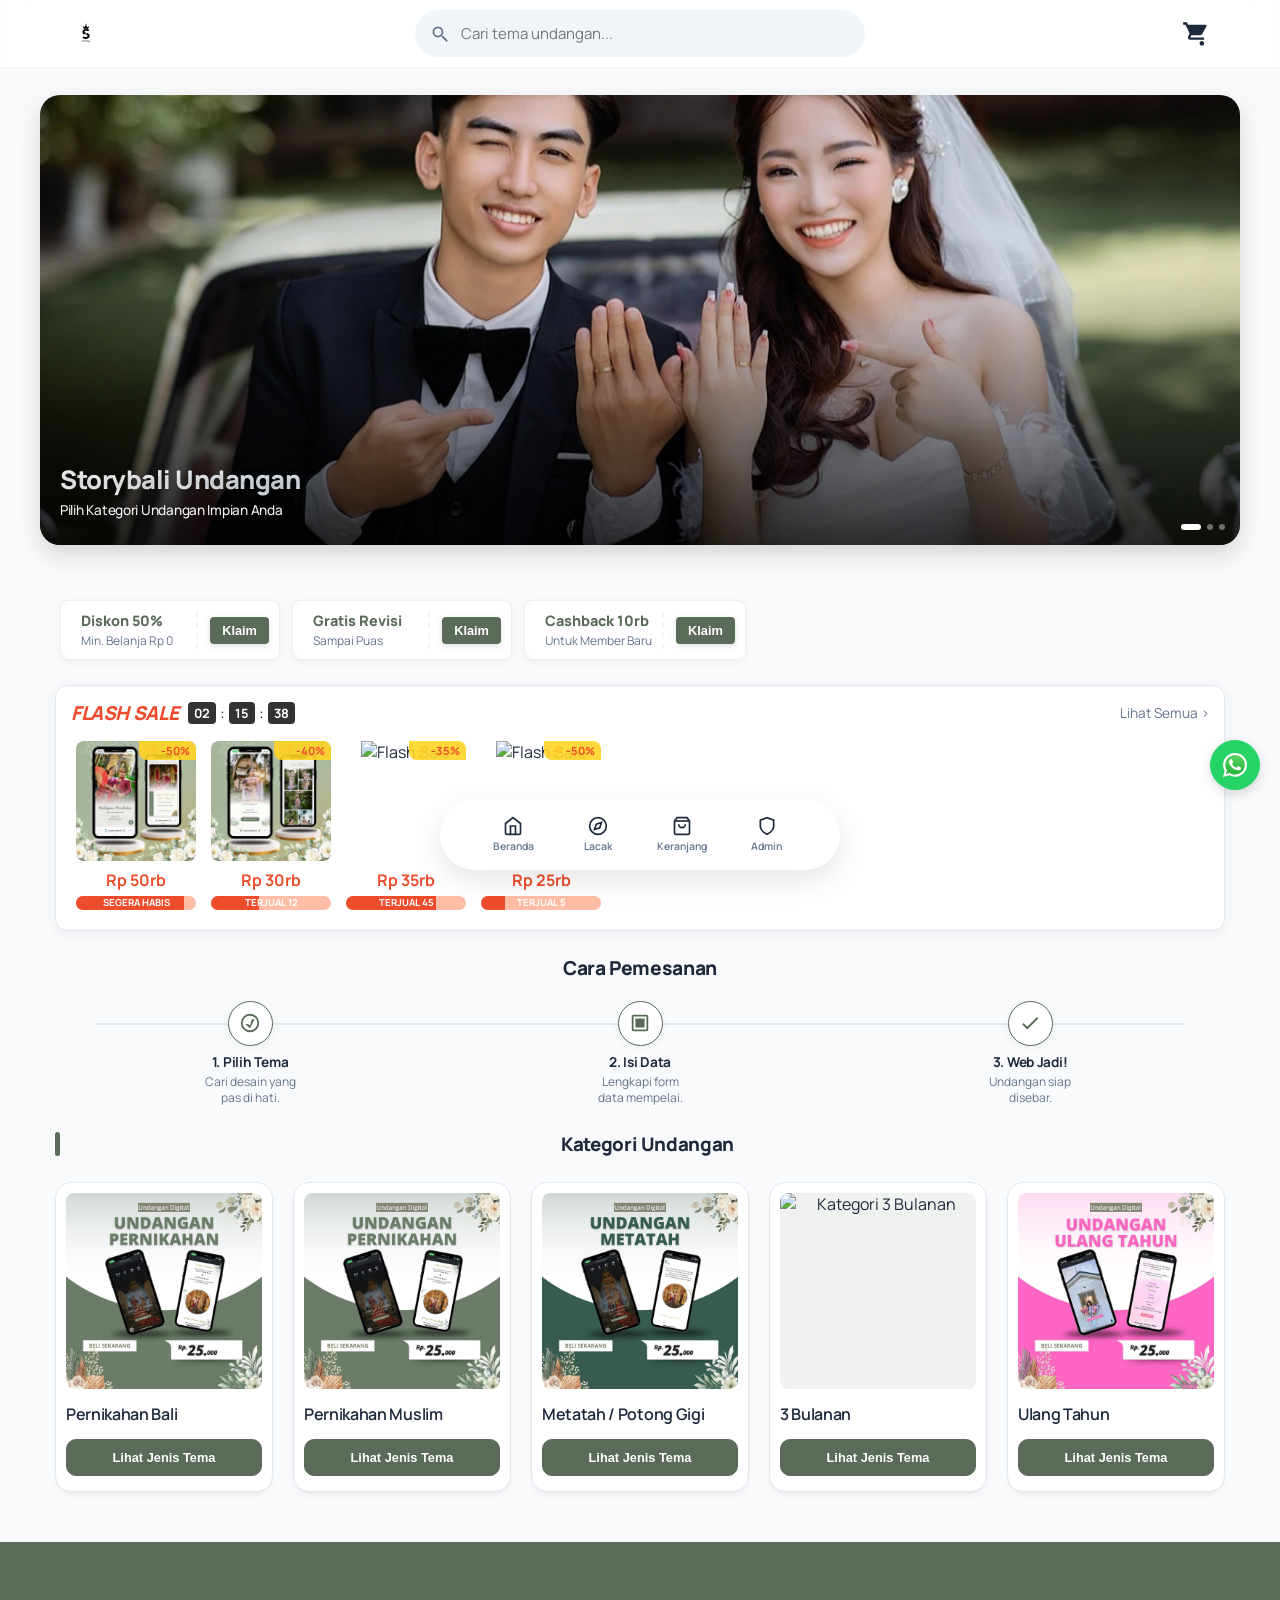
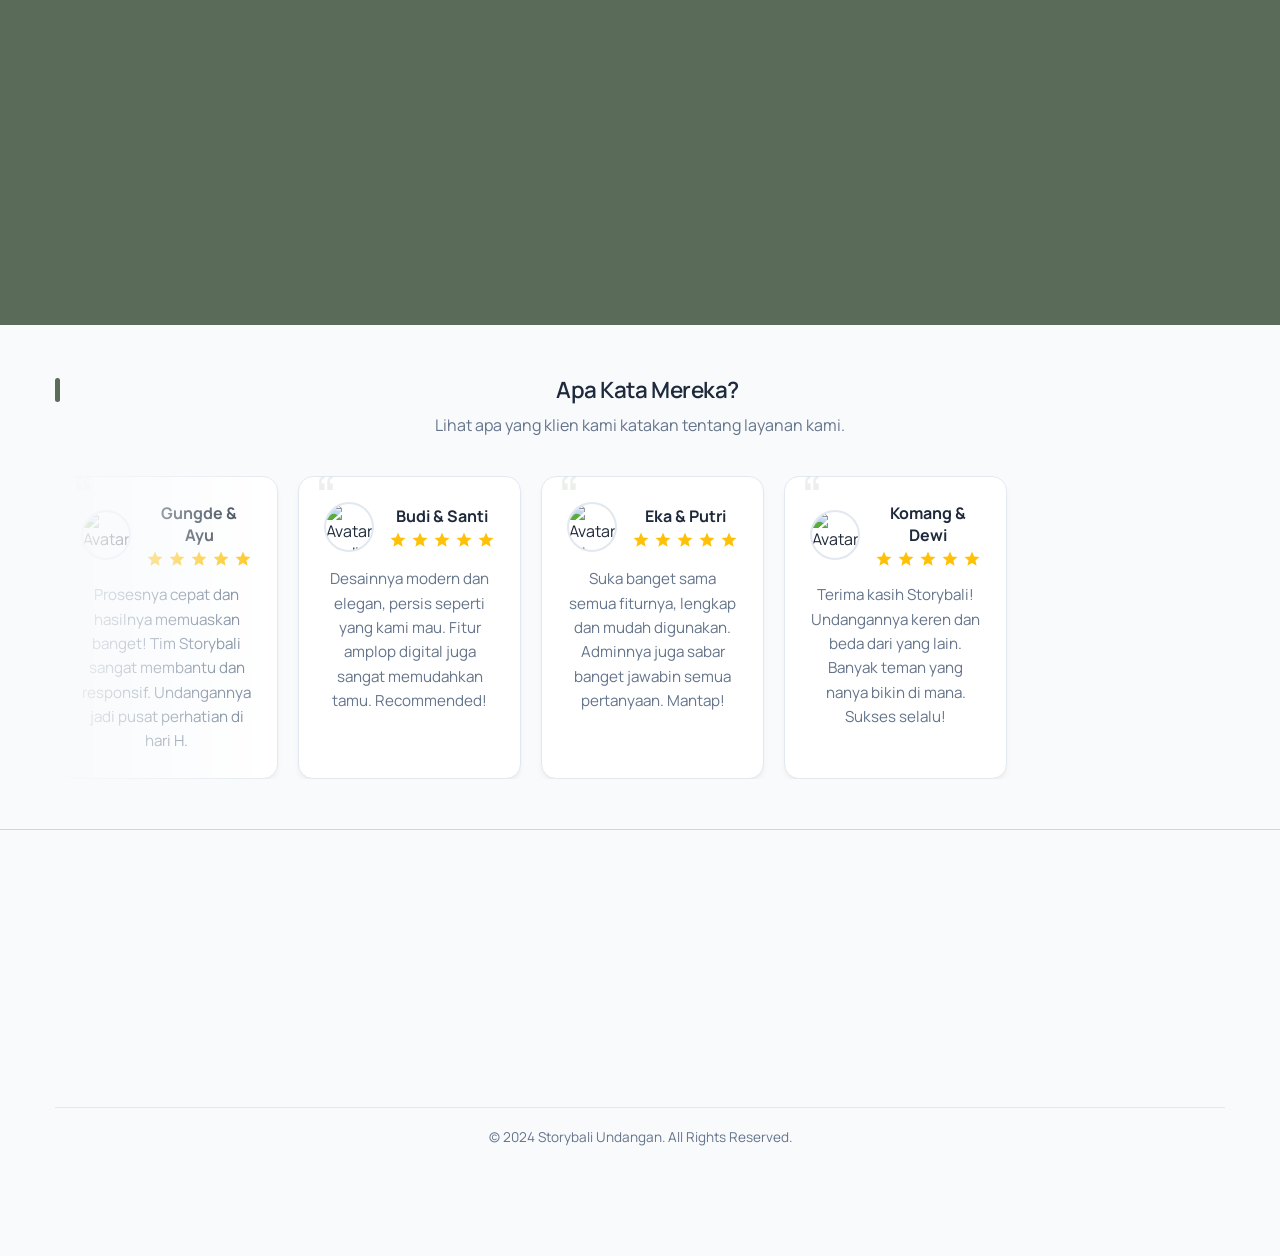
==== commit 4e8ccb2f: "Update Open Graph URL for sharing" ====
--- a/index.html
+++ b/index.html
@@ -31,7 +31,7 @@
     <meta property="og:title" content="Storybali Undangan - Undangan Digital Bali">
     <meta property="og:description" content="Storybali Undangan: Pilih dari berbagai kategori tema undangan digital premium untuk momen spesial Anda.">
     <meta property="og:image" content="https://wayanku.github.io/storybali-undangan/IMG_6302%20(2).JPG">
-    <meta property="og:url" content="https://your-website-url.com"> <!-- GANTI DENGAN URL WEBSITE ANDA NANTI -->
+    <meta property="og:url" content="https://storybali-undangan.vercel.app">
     <meta property="og:type" content="website">
 
     <!-- Google Site Verification Tag -->
--- a/style.css
+++ b/style.css
@@ -28,6 +28,13 @@
     --transition-bounce: cubic-bezier(0.34, 1.56, 0.64, 1);
     scroll-behavior: smooth;
 }
+
+/* [FIX] Reset Box Sizing untuk mencegah elemen melebar keluar layar */
+*, *::before, *::after { box-sizing: border-box; }
+
+/* [BARU] Sembunyikan Scrollbar agar tampilan lebih bersih seperti aplikasi native */
+::-webkit-scrollbar { display: none; }
+html { -ms-overflow-style: none; scrollbar-width: none; }
 
 /* Animasi Kunci */
 @keyframes fadeIn { from { opacity: 0; transform: translateY(20px); } to { opacity: 1; transform: translateY(0); } }
@@ -52,7 +59,7 @@
 @keyframes stripe-move { 0% { background-position: 0 0; } 100% { background-position: 20px 0; } }
 
 /* Pengaturan Dasar Body */
-body { font-family: var(--font-family); background-color: var(--bg-color); margin: 0; display: flex; flex-direction: column; align-items: center; min-height: 100vh; color: var(--primary-text); box-sizing: border-box; -webkit-font-smoothing: antialiased; -moz-osx-font-smoothing: grayscale; touch-action: manipulation; padding-top: calc(75px + env(safe-area-inset-top)); }
+body { font-family: var(--font-family); background-color: var(--bg-color); margin: 0; display: flex; flex-direction: column; align-items: center; min-height: 100vh; color: var(--primary-text); -webkit-font-smoothing: antialiased; -moz-osx-font-smoothing: grayscale; touch-action: manipulation; padding-top: calc(75px + env(safe-area-inset-top)); overflow-x: hidden; width: 100%; }
 body.checkout-active { background-color: var(--accent-color); padding-top: calc(10px + env(safe-area-inset-top)); }
 
 /* Header Toko Online */
@@ -79,13 +86,13 @@
 #search-input:focus { outline: none; background-color: #fff; border-color: var(--accent-color); box-shadow: 0 4px 12px rgba(90, 107, 89, 0.15); transform: translateY(-1px); }
 
 /* Layout & Container */
-.main-content-wrapper { width: 100%; background-color: var(--bg-color); box-sizing: border-box; flex-grow: 1; display: flex; flex-direction: column; }
+.main-content-wrapper { width: 100%; background-color: var(--bg-color); flex-grow: 1; display: flex; flex-direction: column; }
 .container { max-width: 480px; width: 100%; text-align: center; margin: 0 auto; padding: 0 15px; }
 
 /* Cover Image */
 .cover-image-container { position: relative; width: calc(100% - 30px); max-width: 600px; height: auto; aspect-ratio: 16/9; margin: 15px auto 0; border-radius: 20px; box-shadow: 0 10px 25px rgba(0,0,0,0.15); animation: fadeIn 0.6s ease-out; overflow: hidden; background-color: #f0f2f0; }
 .cover-slide { position: absolute; top: 0; left: 0; width: 100%; height: 100%; object-fit: cover; opacity: 0; transform: scale(1); transition: opacity 1s ease-in-out, transform 6s linear; }
-.cover-slide.active-slide { opacity: 1; transform: scale(1.1); }
+.cover-slide.active-slide { opacity: 1; transform: scale(1.1); will-change: transform, opacity; }
 .cover-image-container::after { content: ''; position: absolute; left: 0; bottom: 0; width: 100%; height: 60%; background: linear-gradient(to top, rgba(0,0,0,0.8) 0%, rgba(0,0,0,0.4) 50%, transparent 100%); pointer-events: none; }
 .header-content { position: absolute; bottom: 25px; left: 20px; width: auto; margin: 0; z-index: 10; animation: fadeIn 0.6s ease-out 0.2s forwards; opacity: 0; display: flex; flex-direction: column; align-items: flex-start; gap: 2px; text-shadow: 0 2px 10px rgba(0,0,0,0.5); }
 #visitor-message-container { width: 100%; max-width: 600px; }
@@ -164,8 +171,25 @@
 #cart-page .cart-summary { border: none; box-shadow: none; padding: 20px 0; margin-top: 10px; }
 #cart-page .cart-summary p { display: flex; justify-content: space-between; font-size: 1.1em; margin: 0; }
 #cart-page #cart-total-price { font-size: 1.1em; font-weight: 800; color: var(--primary-text); }
-#cart-empty-view { display: flex; flex-direction: column; align-items: center; justify-content: center; text-align: center; padding: 50px 25px; background-color: var(--card-bg); border-radius: var(--border-radius); box-shadow: var(--card-shadow); border: 1px solid var(--card-border); margin-top: 20px; }
-.cart-empty-illustration svg { width: 120px; height: 120px; fill: var(--accent-color); opacity: 0.5; margin-bottom: 20px; }
+
+/* Empty Cart Styling */
+#cart-empty-view { padding: 60px 20px; background-color: var(--card-bg); border-radius: var(--border-radius); box-shadow: var(--card-shadow); border: 1px solid var(--card-border); margin-top: 20px; min-height: 400px; display: flex; align-items: center; justify-content: center; position: relative; overflow: hidden; }
+/* [BARU] Background Pattern Halus */
+#cart-empty-view::before { content: ''; position: absolute; top: 0; left: 0; width: 100%; height: 100%; background-image: radial-gradient(var(--card-border) 1px, transparent 1px); background-size: 20px 20px; opacity: 0.3; pointer-events: none; }
+.empty-cart-content { display: flex; flex-direction: column; align-items: center; text-align: center; max-width: 400px; animation: fadeIn 0.6s ease-out; }
+.cart-empty-illustration { position: relative; width: 140px; height: 140px; margin-bottom: 25px; display: flex; align-items: center; justify-content: center; }
+.illustration-bg { position: absolute; width: 100%; height: 100%; background-color: rgba(90, 107, 89, 0.08); border-radius: 50%; animation: active-pulse 3s infinite; }
+.illustration-bg-2 { position: absolute; width: 140%; height: 140%; border: 1px dashed rgba(90, 107, 89, 0.2); border-radius: 50%; animation: spin 20s linear infinite; }
+.empty-cart-icon { width: 70px; height: 70px; fill: var(--accent-color); z-index: 2; opacity: 0.9; filter: drop-shadow(0 4px 6px rgba(90, 107, 89, 0.2)); }
+.floating-shape { position: absolute; background-color: var(--accent-color); border-radius: 50%; opacity: 0.2; animation: floatParticle 4s ease-in-out infinite; }
+.shape-1 { width: 12px; height: 12px; top: 10%; right: 20%; animation-delay: 0s; }
+.shape-2 { width: 8px; height: 8px; bottom: 20%; left: 10%; animation-delay: 1.5s; }
+.shape-3 { width: 6px; height: 6px; top: 50%; right: -10%; animation-delay: 2.5s; }
+@keyframes floatParticle { 0%, 100% { transform: translateY(0); } 50% { transform: translateY(-15px); } }
+#cart-empty-view h3 { font-size: 1.5em; font-weight: 800; color: var(--primary-text); margin: 0 0 10px 0; }
+#cart-empty-view p { color: var(--secondary-text); font-size: 0.95em; line-height: 1.6; margin: 0 0 10px 0; }
+.pulse-btn { animation: btnPulse 2s infinite; background: linear-gradient(135deg, var(--accent-color), #4E5C4D); box-shadow: 0 8px 20px rgba(90, 107, 89, 0.3); }
+
 .checkout-container { background-color: var(--card-bg); border-radius: var(--border-radius); padding: 25px; box-shadow: var(--card-shadow); border: 1px solid var(--card-border); margin-top: 25px; }
 .selection-guide { background-color: rgba(116, 136, 115, 0.05); border: 1px solid rgba(116, 136, 115, 0.1); padding: 12px 15px; border-radius: 10px; text-align: center; color: var(--secondary-text); margin-bottom: 20px; }
 #cart-page .cart-item-full { background-color: transparent; padding: 15px 0; margin-bottom: 0; border-radius: 0; }
@@ -190,7 +214,12 @@
 .modal-overlay { position: fixed; top: 0; left: 0; width: 100%; height: 100%; background-color: rgba(10, 10, 10, 0.5); -webkit-backdrop-filter: blur(8px); backdrop-filter: blur(8px); display: flex; justify-content: center; align-items: center; z-index: 2000; opacity: 0; pointer-events: none; transition: opacity 0.3s ease; }
 .modal-overlay.active { opacity: 1; pointer-events: auto; }
 .modal-content { background-color: var(--card-bg); padding: 30px; border-radius: var(--border-radius); border: 1px solid var(--card-border); box-shadow: var(--card-shadow); text-align: center; max-width: 320px; width: 90%; transform: translateY(-20px) scale(0.95); transition: transform 0.3s cubic-bezier(0.25, 1, 0.5, 1), opacity 0.3s ease; opacity: 0; }
-.modal-overlay.active .modal-content { transform: translateY(0) scale(1); opacity: 1; }
+.modal-overlay.active .modal-content {
+    transform: translateY(0) scale(1);
+    opacity: 1;
+    will-change: transform, opacity; /* [OPTIMASI] Hint untuk animasi modal */
+    will-change: transform, opacity;
+}
 .modal-content h4 { margin-top: 0; font-size: 1.2em; color: var(--primary-text); }
 .modal-content p { color: var(--secondary-text); margin-bottom: 25px; }
 .modal-content .btn-primary { text-decoration: none; }
@@ -228,8 +257,8 @@
 /* Features */
 .features-full-width-wrapper { width: 100%; background-color: var(--accent-color); padding: 50px 0; margin-top: 20px; box-sizing: border-box; opacity: 0; animation: fadeIn 0.5s cubic-bezier(0.25, 1, 0.5, 1) 0.6s forwards; }
 .features-section h3 { font-size: 1.4em; font-weight: 600; margin-top: 0; margin-bottom: 35px; color: var(--accent-text-color); }
-.features-section h3 { padding-left: 0; } .features-section h3::before { display: none; }
-.features-grid { display: grid; grid-template-columns: repeat(4, 1fr); gap: 20px 15px; }
+.features-section h3 { padding-left: 0; text-align: center; } .features-section h3::before { display: none; }
+.features-grid { display: grid; grid-template-columns: repeat(3, 1fr); gap: 20px 15px; }
 .feature-item { text-align: center; display: flex; flex-direction: column; align-items: center; opacity: 0; animation: fadeIn 0.5s cubic-bezier(0.25, 1, 0.5, 1) forwards; background-color: var(--card-bg); padding: 12px 5px; border-radius: 15px; transition: transform 0.3s ease, box-shadow 0.3s ease; }
 .feature-icon { width: 36px; height: 36px; margin-bottom: 8px; display: flex; align-items: center; justify-content: center; transition: transform 0.3s ease, box-shadow 0.3s ease; }
 .feature-item:hover .feature-icon { transform: scale(1.1); }
@@ -244,7 +273,11 @@
 /* Catalog Grid */
 #catalog-grid { display: grid; grid-template-columns: repeat(2, 1fr); gap: 18px; width: 100%; }
 @media (max-width: 480px) { #catalog-grid { gap: 12px; } }
-.catalog-item { background-color: #fff; border-radius: 16px; box-shadow: var(--card-shadow); border: 1px solid var(--card-border); transition: transform 0.3s ease, box-shadow 0.3s ease; opacity: 0; animation: fadeIn 0.5s cubic-bezier(0.25, 1, 0.5, 1) forwards; display: flex; flex-direction: column; overflow: hidden; padding: 10px; }
+.catalog-item {
+    background-color: #fff; border-radius: 16px; box-shadow: var(--card-shadow); border: 1px solid var(--card-border);
+    transition: transform 0.3s ease, box-shadow 0.3s ease; opacity: 0; animation: fadeIn 0.5s cubic-bezier(0.25, 1, 0.5, 1) forwards;
+    display: flex; flex-direction: column; overflow: hidden; padding: 10px; will-change: transform, box-shadow; /* [OPTIMASI] Hint untuk animasi hover */
+}
 .catalog-item-label { position: absolute; top: 10px; left: 10px; background-color: var(--accent-color); color: var(--accent-text-color); padding: 4px 10px; border-radius: 8px; font-size: 0.75em; font-weight: 700; z-index: 2; box-shadow: 0 2px 8px rgba(0,0,0,0.2); }
 .catalog-image-wrapper { position: relative; width: 100%; display: block; }
 .catalog-item-preview-tag { position: absolute; bottom: 10px; right: 10px; background-color: rgba(255, 255, 255, 0.8); -webkit-backdrop-filter: blur(4px); backdrop-filter: blur(4px); color: var(--primary-text); padding: 4px 10px; border-radius: 8px; font-size: 0.7em; font-weight: 700; z-index: 2; }
@@ -283,7 +316,7 @@
 .social-float { position: fixed; bottom: 95px; right: 20px; display: flex; flex-direction: column-reverse; gap: 15px; z-index: 1000; }
 .social-icons-wrapper { display: flex; flex-direction: column; gap: 15px; max-height: 0; overflow: hidden; opacity: 0; transition: max-height 0.4s ease-out, opacity 0.4s ease-out; }
 .social-float.active .social-icons-wrapper { max-height: 300px; opacity: 1; }
-.social-icon { display: flex; justify-content: center; align-items: center; width: 50px; height: 50px; background-color: #fff; border: 1px solid var(--card-border); border-radius: 50%; box-shadow: 0 4px 12px rgba(0, 0, 0, 0.15); transition: all 0.3s cubic-bezier(0.25, 1, 0.5, 1); }
+.social-icon { display: flex; justify-content: center; align-items: center; width: 50px; height: 50px; background-color: #fff; border: 1px solid var(--card-border); border-radius: 50%; box-shadow: 0 4px 12px rgba(0, 0, 0, 0.15); transition: all 0.3s cubic-bezier(0.25, 1, 0.5, 1); will-change: transform; }
 .social-icons-wrapper .social-icon { opacity: 0; transform: translateY(20px); transition: opacity 0.3s ease-out, transform 0.3s ease-out; background-color: transparent; border: none; box-shadow: none; }
 .social-float.active .social-icons-wrapper a.social-icon { opacity: 1; transform: translateY(0); }
 #social-toggle-btn { background-color: var(--whatsapp-green); border-color: var(--whatsapp-green); opacity: 0; animation: fadeIn 0.5s cubic-bezier(0.25, 1, 0.5, 1) 1.2s forwards; position: relative; }
@@ -302,14 +335,109 @@
 .social-float.active .social-icons-wrapper a.social-icon:nth-child(4) { transition-delay: 0.4s; }
 @media (max-width: 480px) { .social-float { bottom: 90px; right: 15px; } .social-icon { width: 45px; height: 45px; } .social-icon svg { width: 22px; height: 22px; } }
 
-/* Responsive */
-@media (min-width: 768px) { .container { max-width: 720px; } #category-grid, #catalog-grid { grid-template-columns: repeat(3, 1fr); } }
-@media (max-width: 767px) { .main-content-wrapper { padding-left: 15px; padding-right: 15px; } .container { padding: 0; } .features-full-width-wrapper, .testimonials-section, .payment-methods-section { padding-left: 15px; padding-right: 15px; } .top-header { padding: 8px 0; } .header-inner { padding: 0 10px; gap: 10px; } #search-input { padding: 8px 10px 8px 35px; font-size: 16px; } .search-container svg { width: 16px; height: 16px; left: 10px; } .cart-icon-wrapper svg { width: 22px; height: 22px; } }
-@media (min-width: 1024px) { .main-content-wrapper, .header-inner { padding: 0; } .container { max-width: 1140px; } .cover-image-container { height: 400px; max-width: 1140px; width: 100%; } .header-content { margin-bottom: 50px; } h1 { font-size: 2.5em; } h2 { font-size: 1.2em; } .features-grid { grid-template-columns: repeat(6, 1fr); } #category-grid { grid-template-columns: repeat(5, 1fr); gap: 20px; } #catalog-grid { grid-template-columns: repeat(4, 1fr); } }
+/* [PERBAIKAN] Memindahkan style dasar Navigasi ke atas sebelum media query */
+/* Floating Nav */
+.floating-nav { position: fixed; bottom: 0; left: 0; width: 100%; z-index: 999; background: rgba(255, 255, 255, 0.95); backdrop-filter: blur(20px); -webkit-backdrop-filter: blur(20px); border-top: 1px solid rgba(255,255,255,0.5); box-shadow: 0 -10px 40px rgba(0,0,0,0.06); display: flex; justify-content: space-around; align-items: center; transition: bottom 0.3s ease; padding: 10px 0; padding-bottom: calc(10px + env(safe-area-inset-bottom)); border-radius: 24px 24px 0 0; }
+.floating-nav a { display: flex; flex-direction: column; align-items: center; justify-content: center; text-decoration: none; color: var(--secondary-text); font-size: 0.65em; font-weight: 600; gap: 3px; padding: 4px 8px; border-radius: 12px; transition: all 0.25s ease; flex: 1; min-width: 0; }
+.floating-nav a:hover { color: var(--accent-color); }
+.floating-nav a svg { width: 20px; height: 20px; stroke: var(--primary-text); stroke-width: 2; fill: none; transition: stroke 0.25s ease; will-change: stroke; }
+.loading-spinner { position: absolute; top: 40%; left: 50%; transform: translate(-50%, -50%); display: flex; gap: 10px; z-index: 10; }
+.loading-spinner .dot { width: 12px; height: 12px; background-color: var(--accent-color); border-radius: 50%; animation: bounce 0.6s infinite alternate; }
+.loading-spinner .dot:nth-child(2) { animation-delay: 0.2s; } 
+.loading-spinner .dot:nth-child(3) { animation-delay: 0.4s; }
+.floating-nav a.active { background-color: rgba(90, 107, 89, 0.1); color: var(--accent-color); }
+.floating-nav a.active svg { stroke: var(--accent-color); animation: navIconPop 0.4s cubic-bezier(0.175, 0.885, 0.32, 1.275); }
+
+/* ==========================================================================
+   [PERBAIKAN] Tata Letak Responsif yang Lebih Profesional dan Terstruktur
+   Menggunakan pendekatan Mobile-First dengan breakpoint yang jelas.
+   ========================================================================== */
+
+/* --- Tampilan Tablet (Portrait & Landscape) --- */
+@media (min-width: 768px) {
+    .container { max-width: 720px; }
+
+    /* [PERBAIKAN] Cover Image agar tidak kecil di tengah */
+    .cover-image-container { 
+        width: 100%; 
+        max-width: 720px; /* Match container */
+        margin-top: 20px;
+    }
+
+    /* Grid Layouts */
+    #category-grid { grid-template-columns: repeat(3, 1fr); }
+    #catalog-grid { grid-template-columns: repeat(3, 1fr); }
+    .features-grid { grid-template-columns: repeat(4, 1fr); }
+    .service-menu-section { grid-template-columns: repeat(5, 1fr); }
+
+    /* Header & Navigasi */
+    .header-inner { justify-content: center; position: relative; }
+    .header-logo { position: absolute; left: 15px; }
+    .cart-icon-wrapper { position: absolute; right: 15px; }
+    .search-container { max-width: 450px; flex-grow: 0; width: 100%; }
+
+    /* Navigasi Bawah menjadi "Dock" melayang */
+    .floating-nav {
+        width: auto;
+        min-width: 400px;
+        max-width: 600px;
+        left: 50%;
+        transform: translateX(-50%);
+        bottom: 30px;
+        border-radius: 50px;
+        padding: 12px 30px;
+        border: 1px solid rgba(255,255,255,0.8);
+        box-shadow: 0 10px 30px rgba(0,0,0,0.1);
+        background: rgba(255, 255, 255, 0.95);
+        justify-content: space-evenly;
+    }
+
+    /* Modal Pop-up */
+    .modal-content { max-width: 450px; padding: 40px; }
+    .track-modal-content { max-width: 420px; }
+}
+
+/* --- Tampilan Laptop / Desktop Kecil --- */
+@media (min-width: 1024px) {
+    .container { max-width: 960px; }
+    
+    /* [PERBAIKAN] Cover Image lebih besar di laptop */
+    .cover-image-container { 
+        max-width: 960px; /* Match container */
+        height: 400px; 
+    }
+
+    h1 { font-size: 2.2em; }
+    h2 { font-size: 1.1em; }
+
+    /* Grid Layouts */
+    #category-grid { grid-template-columns: repeat(4, 1fr); gap: 20px; }
+    #catalog-grid { grid-template-columns: repeat(4, 1fr); }
+    .features-grid { grid-template-columns: repeat(6, 1fr); }
+    .service-menu-section { grid-template-columns: repeat(6, 1fr); justify-content: center; }
+}
+
+/* --- Tampilan Desktop Besar --- */
+@media (min-width: 1280px) {
+    .container { max-width: 1200px; }
+    
+    /* [PERBAIKAN] Cover Image maksimal di desktop besar */
+    .cover-image-container { 
+        max-width: 1200px; /* Match container */
+        height: 450px; 
+    }
+
+    h1 { font-size: 2.5em; }
+    h2 { font-size: 1.2em; }
+
+    /* Grid Layouts */
+    #category-grid { grid-template-columns: repeat(5, 1fr); }
+    .service-menu-section { grid-template-columns: repeat(8, 1fr); }
+}
 
 /* Testimonials */
 .testimonials-section { width: 100%; background-color: var(--bg-color); padding: 50px 0; box-sizing: border-box; }
-.testimonials-section h3 { font-size: 1.4em; font-weight: 600; margin-top: 0; margin-bottom: 35px; color: var(--primary-text); text-align: center; padding-left: 0; }
+.testimonials-section h3 { font-size: 1.4em; font-weight: 600; margin-top: 0; margin-bottom: 35px; color: var(--primary-text); text-align: center; padding-left: 0; content-visibility: auto; contain-intrinsic-size: 100px; }
 .testimonials-section h3 + p { margin-top: -25px; margin-bottom: 40px; color: var(--secondary-text); }
 .testimonials-grid { display: grid; grid-template-columns: 1fr; gap: 20px; }
 .testimonial-card { background-color: var(--card-bg); border-radius: 15px; padding: 25px; box-shadow: var(--card-shadow); position: relative; border: 1px solid var(--card-border); display: flex; flex-direction: column; gap: 15px; }
@@ -334,17 +462,6 @@
 .payment-methods-section h3 { font-size: 1.4em; font-weight: 600; margin-top: 0; margin-bottom: 25px; color: var(--primary-text); text-align: center; padding-left: 0; }
 .payment-methods-image { max-width: 85%; height: auto; display: block; margin: 0 auto; }
 
-/* Floating Nav */
-.floating-nav { position: fixed; bottom: 0; left: 0; width: 100%; z-index: 999; background: rgba(255, 255, 255, 0.95); backdrop-filter: blur(20px); -webkit-backdrop-filter: blur(20px); border-top: 1px solid rgba(255,255,255,0.5); box-shadow: 0 -10px 40px rgba(0,0,0,0.06); display: flex; justify-content: space-around; align-items: center; transition: bottom 0.3s ease; padding: 10px 0; padding-bottom: calc(10px + env(safe-area-inset-bottom)); border-radius: 24px 24px 0 0; }
-.floating-nav a { display: flex; flex-direction: column; align-items: center; justify-content: center; text-decoration: none; color: var(--secondary-text); font-size: 0.65em; font-weight: 600; gap: 3px; padding: 4px 8px; border-radius: 12px; transition: all 0.25s ease; flex: 1; min-width: 0; }
-.floating-nav a:hover { color: var(--accent-color); }
-.floating-nav a svg { width: 20px; height: 20px; stroke: var(--primary-text); stroke-width: 2; fill: none; transition: stroke 0.25s ease; }
-.loading-spinner { position: absolute; top: 40%; left: 50%; transform: translate(-50%, -50%); display: flex; gap: 10px; z-index: 10; }
-.loading-spinner .dot { width: 12px; height: 12px; background-color: var(--accent-color); border-radius: 50%; animation: bounce 0.6s infinite alternate; }
-.loading-spinner .dot:nth-child(2) { animation-delay: 0.2s; } 
-.loading-spinner .dot:nth-child(3) { animation-delay: 0.4s; }
-.floating-nav a.active { background-color: rgba(90, 107, 89, 0.1); color: var(--accent-color); }
-.floating-nav a.active svg { stroke: var(--accent-color); animation: navIconPop 0.4s cubic-bezier(0.175, 0.885, 0.32, 1.275); }
 @keyframes slideUpNav { from { transform: translate(-50%, 100%); opacity: 0; } to { transform: translate(-50%, 0); opacity: 1; } }
 @media (prefers-reduced-motion: reduce) { *, *::before, *::after { animation-duration: 0.01ms !important; animation-iteration-count: 1 !important; transition-duration: 0.01ms !important; scroll-behavior: auto !important; } .testimonials-grid { animation: none !important; } .loading-spinner .dot { animation: none !important; } }
 
@@ -375,12 +492,12 @@
 .popup-button:disabled { background: #bdc3c7; box-shadow: 0 6px 0 #95a5a6; cursor: not-allowed; }
 .popup-button:not(:disabled):hover { transform: translateY(-2px); box-shadow: 0 8px 0 #c13a3a, 0 12px 25px rgba(238, 75, 75, 0.5); }
 .popup-button:not(:disabled):active { transform: translateY(4px); box-shadow: 0 2px 0 #c13a3a; }
-.close-button { position: absolute; top: -10px; right: -10px; width: 32px; height: 32px; background: white; border-radius: 50%; color: #B8860B; font-size: 20px; font-weight: 700; display: flex; justify-content: center; align-items: center; cursor: pointer; box-shadow: 0 5px 10px rgba(0,0,0,0.2); transition: transform 0.2s, background-color 0.2s; z-index: 10; transform: translateZ(80px); }
+.close-button { position: absolute; top: -10px; right: -10px; width: 32px; height: 32px; background: white; border-radius: 50%; color: #B8860B; font-size: 20px; font-weight: 700; display: flex; justify-content: center; align-items: center; cursor: pointer; box-shadow: 0 5px 10px rgba(0,0,0,0.2); transition: transform 0.2s, background-color 0.2s; z-index: 10; transform: translateZ(80px); will-change: transform; }
 .close-button:hover{ transform: scale(1.1) rotate(90deg); background-color: #fff8e1; }
 @media (max-width: 400px) { .popup-container { max-width: 240px; } .corner-ribbon { width: 70px; top: -15px; left: -15px; } .close-button { width: 30px; height: 30px; font-size: 18px; } .popup-content { padding: 12px; } .popup-title { font-size: 1.4rem; } .discount-offer { margin: 5px 0; } .discount-offer img { max-width: 55%; } .price-animation-container { margin: 8px 0 10px 0; } .price-row-popup { font-size: 0.75rem; } .popup-subtitle { font-size: 0.75rem; margin: 10px 0; } .countdown-timer { margin: 12px 0; gap: 8px; } .time-number { font-size: 1rem; padding: 4px; min-width: 28px; } .popup-button { padding: 7px 16px; font-size: 0.7rem; } }
 
 /* Toast Notification */
-.toast-notification { position: fixed; bottom: -100px; left: 20px; z-index: 1050; display: flex; align-items: center; gap: 15px; background-color: var(--card-bg); border-radius: 12px; padding: 12px 18px; box-shadow: 0 10px 30px rgba(0,0,0,0.15); border: 1px solid var(--card-border); max-width: 320px; width: calc(100% - 40px); opacity: 0; transition: bottom 0.5s cubic-bezier(0.25, 1, 0.5, 1), opacity 0.5s ease; pointer-events: none; }
+.toast-notification { position: fixed; bottom: -100px; left: 20px; z-index: 1050; display: flex; align-items: center; gap: 15px; background-color: var(--card-bg); border-radius: 12px; padding: 12px 18px; box-shadow: 0 10px 30px rgba(0,0,0,0.15); border: 1px solid var(--card-border); max-width: 320px; width: calc(100% - 40px); opacity: 0; transition: bottom 0.5s cubic-bezier(0.25, 1, 0.5, 1), opacity 0.5s ease; pointer-events: none; will-change: bottom, opacity; }
 .toast-notification.show { bottom: 100px; opacity: 1; }
 .toast-icon { flex-shrink: 0; }
 .toast-icon svg { width: 24px; height: 24px; fill: var(--accent-color); }
@@ -422,8 +539,70 @@
 .flash-bar { background: linear-gradient(45deg, #ee4d2d 25%, #ff6b4a 25%, #ff6b4a 50%, #ee4d2d 50%, #ee4d2d 75%, #ff6b4a 75%, #ff6b4a 100%); background-size: 20px 20px; height: 100%; width: 85%; animation: stripe-move 1s linear infinite; }
 .flash-text { position: absolute; top: 0; left: 0; width: 100%; height: 100%; display: flex; align-items: center; justify-content: center; font-size: 0.6em; color: #fff; font-weight: 700; text-transform: uppercase; }
 
+/* [BARU] Order Guide Section - Clean Minimalist */
+.order-guide-section {
+    margin: 15px 0 25px;
+    padding: 0 5px;
+    background: transparent;
+    border: none;
+    box-shadow: none;
+    position: relative;
+}
+.guide-title { text-align: center; font-size: 1.2em; font-weight: 800; margin-bottom: 20px; padding-left: 0 !important; color: var(--primary-text); }
+.guide-title::before { display: none; }
+.steps-container { display: flex; justify-content: space-between; position: relative; gap: 10px; }
+/* Connecting Line */
+.steps-container::after {
+    content: ''; position: absolute; top: 22px; left: 35px; height: 2px; background: #e2e8f0; z-index: 0;
+    width: 0; /* Awalnya 0 */
+    transition: width 1.5s ease-out 0.3s; /* Animasi memanjang */
+}
+/* Saat visible (di-scroll), garis memanjang penuh */
+.order-guide-section.is-visible .steps-container::after {
+    width: calc(100% - 70px);
+}
+.step-item { display: flex; flex-direction: column; align-items: center; text-align: center; flex: 1; z-index: 1; position: relative; }
+.step-icon {
+    width: 45px; height: 45px; background: #fff; border-radius: 50%;
+    box-shadow: 0 2px 8px rgba(0,0,0,0.05);
+    display: flex; align-items: center; justify-content: center;
+    margin-bottom: 8px; border: 1px solid var(--accent-color);
+    color: var(--accent-color);
+    transition: all 0.3s cubic-bezier(0.34, 1.56, 0.64, 1);
+    /* State awal sebelum animasi */
+    opacity: 0; transform: scale(0.5);
+}
+
+/* Animasi Ikon Muncul Satu per Satu */
+.order-guide-section.is-visible .step-item:nth-child(1) .step-icon { opacity: 1; transform: scale(1); transition-delay: 0.2s; }
+.order-guide-section.is-visible .step-item:nth-child(2) .step-icon { opacity: 1; transform: scale(1); transition-delay: 0.8s; }
+.order-guide-section.is-visible .step-item:nth-child(3) .step-icon { opacity: 1; transform: scale(1); transition-delay: 1.4s; }
+
+/* Reset delay saat hover agar responsif */
+.order-guide-section.is-visible .step-item:hover .step-icon { transition-delay: 0s; }
+
+.step-item:hover .step-icon {
+    transform: translateY(-5px) scale(1.1);
+    background: var(--accent-color); color: white;
+    box-shadow: 0 8px 20px rgba(90, 107, 89, 0.3);
+}
+.step-icon svg { width: 22px; height: 22px; fill: currentColor; }
+
+/* Animasi Teks */
+.step-item h4, .step-item p { opacity: 0; transform: translateY(10px); transition: all 0.5s ease; }
+.order-guide-section.is-visible .step-item:nth-child(1) h4, .order-guide-section.is-visible .step-item:nth-child(1) p { opacity: 1; transform: translateY(0); transition-delay: 0.4s; }
+.order-guide-section.is-visible .step-item:nth-child(2) h4, .order-guide-section.is-visible .step-item:nth-child(2) p { opacity: 1; transform: translateY(0); transition-delay: 1.0s; }
+.order-guide-section.is-visible .step-item:nth-child(3) h4, .order-guide-section.is-visible .step-item:nth-child(3) p { opacity: 1; transform: translateY(0); transition-delay: 1.6s; }
+
+.step-item h4 { margin: 0 0 2px 0; font-size: 0.85em; font-weight: 700; color: var(--primary-text); }
+.step-item p { margin: 0; font-size: 0.75em; color: var(--secondary-text); line-height: 1.4; max-width: 100px; }
+
 /* Draggable Float */
-.draggable-float { position: fixed; bottom: 160px; left: 20px; z-index: 9999; width: 50px; height: 50px; display: block; touch-action: none; }
+.draggable-float {
+    position: fixed; bottom: 160px; left: 20px; z-index: 9999;
+    width: 50px; height: 50px; display: block; touch-action: none;
+    will-change: transform, left, top; /* [OPTIMASI] Hint untuk pergerakan drag & animasi */
+}
 .float-info-btn { width: 50px; height: 50px; background: linear-gradient(135deg, var(--accent-color), #4E5C4D); border-radius: 50%; box-shadow: 0 4px 15px rgba(0,0,0,0.2); border: 2px solid #fff; color: white; display: flex; align-items: center; justify-content: center; cursor: grab; transition: transform 0.2s, box-shadow 0.2s; position: relative; transition: background 0.3s ease, transform 0.2s; }
 .float-info-btn:active { cursor: grabbing; transform: scale(0.95); }
 .float-info-btn svg { width: 26px; height: 26px; fill: currentColor; pointer-events: none; }
@@ -525,39 +704,74 @@
     padding: 0 !important; /* Override padding default modal */
     overflow: hidden;
     text-align: center;
-    max-width: 320px;
+    max-width: 340px;
+    border-radius: 24px;
+    border: none;
 }
 .service-header-bg {
-    background: linear-gradient(135deg, var(--accent-color), #4E5C4D);
-    padding: 30px 20px;
+    background: radial-gradient(circle at top right, var(--accent-color), #3a4a39);
+    padding: 45px 20px 60px;
     position: relative;
     display: flex;
     justify-content: center;
     align-items: center;
+    clip-path: ellipse(130% 100% at 50% 0%); /* Membuat lengkungan bawah yang elegan */
 }
 .service-icon-large {
-    width: 80px; height: 80px;
-    background: rgba(255,255,255,0.2);
-    border-radius: 50%;
+    width: 90px; height: 90px;
+    background: rgba(255,255,255,0.15);
+    backdrop-filter: blur(10px);
+    border-radius: 24px;
+    border: 1px solid rgba(255,255,255,0.3);
     display: flex; align-items: center; justify-content: center;
     color: white;
-    backdrop-filter: blur(5px);
-    box-shadow: 0 8px 20px rgba(0,0,0,0.1);
-    animation: badgePop 0.5s cubic-bezier(0.175, 0.885, 0.32, 1.275);
-}
-.service-icon-large svg { width: 40px; height: 40px; fill: currentColor; }
+    box-shadow: 0 15px 35px rgba(0,0,0,0.2);
+    animation: floatIcon 3s ease-in-out infinite;
+    transform: rotate(-5deg);
+}
+@keyframes floatIcon {
+    0%, 100% { transform: translateY(0) rotate(-5deg); }
+    50% { transform: translateY(-8px) rotate(-5deg); }
+}
+.service-icon-large svg { width: 45px; height: 45px; fill: currentColor; filter: drop-shadow(0 2px 4px rgba(0,0,0,0.2)); }
 .close-btn-absolute {
     position: absolute; top: 10px; right: 10px;
-    background: rgba(0,0,0,0.2); border: none; color: white;
+    background: rgba(255,255,255,0.2); border: none; color: white;
     width: 30px; height: 30px; border-radius: 50%;
     cursor: pointer; font-size: 1.2em;
     display: flex; align-items: center; justify-content: center;
     transition: background 0.2s;
+    backdrop-filter: blur(4px);
 }
 .close-btn-absolute:hover { background: rgba(0,0,0,0.4); }
-.service-body { padding: 25px; }
-.service-body h4 { margin: 0 0 10px 0; font-size: 1.3em; color: var(--primary-text); font-weight: 800; }
-.service-body p { color: var(--secondary-text); font-size: 0.95em; margin-bottom: 25px; line-height: 1.5; }
+.service-body { padding: 10px 30px 35px; position: relative; z-index: 2; margin-top: -10px; }
+.service-body h4 { margin: 0 0 8px 0; font-size: 1.4em; color: var(--primary-text); font-weight: 800; letter-spacing: -0.5px; }
+.service-body p { color: var(--secondary-text); font-size: 0.95em; margin-bottom: 25px; line-height: 1.6; }
+
+/* Tombol Konsultasi WhatsApp Premium */
+.btn-whatsapp-consult {
+    background: linear-gradient(135deg, #25D366, #128C7E) !important;
+    border: none !important;
+    box-shadow: 0 8px 20px rgba(37, 211, 102, 0.25) !important;
+    width: 100%;
+    justify-content: center;
+    padding: 14px !important;
+    font-size: 1em !important;
+    border-radius: 14px !important;
+    transition: all 0.3s cubic-bezier(0.25, 0.8, 0.25, 1) !important;
+    position: relative;
+    overflow: hidden;
+    display: flex !important;
+    align-items: center !important;
+    color: #ffffff !important;
+    gap: 8px !important;
+}
+.btn-whatsapp-consult:hover {
+    transform: translateY(-3px);
+    box-shadow: 0 12px 25px rgba(37, 211, 102, 0.35) !important;
+}
+.btn-whatsapp-consult:active { transform: scale(0.98); }
+.btn-whatsapp-consult svg { width: 22px !important; height: 22px !important; }
 
 /* Load More Button */
 #load-more-btn {
@@ -566,3 +780,190 @@
     color: var(--primary-text); font-weight: 600; border-radius: 12px;
     cursor: pointer; transition: all 0.2s;
 }
+
+/* [OPTIMASI] Render Performance untuk Bagian Berat */
+.features-full-width-wrapper, #catalog-grid, .payment-methods-section {
+    content-visibility: auto;
+    contain-intrinsic-size: 500px; /* Estimasi tinggi agar scrollbar tidak loncat */
+}
+
+/* [BARU] Styling Modal Lacak Pesanan Modern */
+.track-modal-content {
+    padding: 0 !important;
+    text-align: center;
+    max-width: 400px;
+    border-radius: 28px;
+    border: none;
+    overflow: hidden;
+    background: var(--bg-color);
+}
+.track-modal-header {
+    background: linear-gradient(135deg, var(--accent-color), #3a4a39);
+    padding: 40px 20px 70px;
+    position: relative;
+    display: flex;
+    flex-direction: column;
+    justify-content: center;
+    align-items: center;
+    border-bottom-left-radius: 30px;
+    border-bottom-right-radius: 30px;
+    box-shadow: 0 10px 30px rgba(0,0,0,0.1);
+}
+/* Pattern Overlay Halus */
+.track-modal-header::after {
+    content: ''; position: absolute; top: 0; left: 0; width: 100%; height: 100%;
+    background-image: radial-gradient(rgba(255,255,255,0.15) 1px, transparent 1px);
+    background-size: 12px 12px;
+    opacity: 0.6;
+}
+.track-modal-body {
+    padding: 0 25px 35px;
+    position: relative;
+    z-index: 2;
+    margin-top: -50px;
+}
+.track-header-icon {
+    width: 80px; height: 80px;
+    background: rgba(255, 255, 255, 0.2);
+    backdrop-filter: blur(12px);
+    -webkit-backdrop-filter: blur(12px);
+    border-radius: 22px;
+    display: flex; align-items: center; justify-content: center;
+    margin: 0;
+    box-shadow: 0 15px 35px rgba(0,0,0,0.2);
+    border: 1px solid rgba(255,255,255,0.4);
+    color: white;
+    transform: rotate(-6deg);
+    animation: floatIcon 5s ease-in-out infinite;
+    position: relative;
+    z-index: 2;
+}
+.track-header-icon svg {
+    width: 40px; height: 40px; fill: currentColor;
+    filter: drop-shadow(0 4px 6px rgba(0,0,0,0.2));
+}
+.track-title {
+    margin-top: 20px; font-size: 1.5em; font-weight: 800; color: #ffffff !important; margin-bottom: 10px; text-shadow: 0 2px 10px rgba(0,0,0,0.1); z-index: 2;
+}
+.track-desc {
+    color: rgba(255, 255, 255, 0.9) !important; font-size: 0.95em; margin-bottom: 0; line-height: 1.6; z-index: 2; max-width: 300px;
+}
+.track-input-group {
+    display: flex;
+    gap: 10px;
+    margin-bottom: 25px;
+    background: #fff;
+    padding: 8px;
+    border-radius: 18px;
+    border: 1px solid rgba(0,0,0,0.05);
+    box-shadow: 0 8px 25px rgba(0,0,0,0.06);
+    transition: all 0.3s cubic-bezier(0.25, 0.8, 0.25, 1);
+}
+.track-input-group:focus-within {
+    transform: translateY(-3px);
+    box-shadow: 0 15px 40px rgba(90, 107, 89, 0.15);
+    border-color: rgba(90, 107, 89, 0.3);
+}
+.track-input-group input {
+    flex: 1;
+    padding: 12px 15px;
+    border: none;
+    background: transparent;
+    font-size: 1.05rem;
+    font-weight: 600;
+    color: var(--primary-text);
+    outline: none;
+    text-align: left;
+    letter-spacing: 0.5px;
+}
+.btn-track {
+    width: 48px;
+    height: 48px;
+    background: var(--accent-color);
+    color: white;
+    border: none;
+    border-radius: 14px;
+    cursor: pointer;
+    display: flex; align-items: center; justify-content: center;
+    transition: all 0.3s;
+    box-shadow: 0 4px 12px rgba(90, 107, 89, 0.4);
+}
+.btn-track:hover { transform: scale(1.08); background: var(--accent-hover); box-shadow: 0 8px 20px rgba(90, 107, 89, 0.5); }
+.btn-track:active { transform: scale(0.95); }
+.btn-track svg { width: 24px; height: 24px; fill: currentColor; }
+
+/* Result Card */
+.track-result-card {
+    background: #fff;
+    border: none;
+    border-radius: 20px;
+    padding: 25px;
+    text-align: left;
+    box-shadow: 0 20px 60px -10px rgba(0,0,0,0.12);
+    animation: slideUp 0.4s cubic-bezier(0.16, 1, 0.3, 1);
+    position: relative;
+    overflow: hidden;
+}
+.track-result-card::before {
+    content: ''; position: absolute; top: 0; left: 0; width: 100%; height: 6px; background: linear-gradient(90deg, var(--accent-color), #8ab088);
+}
+.result-header {
+    display: flex; justify-content: space-between; align-items: center;
+    margin-bottom: 10px;
+}
+.result-label { font-size: 0.8em; color: var(--secondary-text); text-transform: uppercase; letter-spacing: 1px; font-weight: 700; }
+.status-badge {
+    font-size: 0.75em; background: #e0f2fe; color: #0369a1;
+    padding: 4px 8px; border-radius: 6px; font-weight: 700;
+}
+.result-status-title {
+    margin: 0 0 20px 0; font-size: 1.2em; color: var(--primary-text); font-weight: 800;
+}
+
+/* Progress Bar */
+.track-progress-wrapper { margin-bottom: 20px; }
+.track-progress-bg {
+    width: 100%; height: 10px; background: #f1f5f9; border-radius: 10px; overflow: hidden;
+    margin-bottom: 8px;
+}
+.track-progress-fill {
+    height: 100%; background: linear-gradient(90deg, var(--accent-color), #8ab088);
+    border-radius: 10px; transition: width 1s cubic-bezier(0.4, 0, 0.2, 1);
+    position: relative;
+}
+.track-progress-fill::after {
+    content: ''; position: absolute; top: 0; left: 0; bottom: 0; right: 0;
+    background-image: linear-gradient(45deg,rgba(255,255,255,.15) 25%,transparent 25%,transparent 50%,rgba(255,255,255,.15) 50%,rgba(255,255,255,.15) 75%,transparent 75%,transparent);
+    background-size: 1rem 1rem; animation: progress-stripe 1s linear infinite;
+}
+@keyframes progress-stripe { from { background-position: 1rem 0; } to { background-position: 0 0; } }
+.track-progress-labels {
+    display: flex; justify-content: space-between; font-size: 0.8em; color: var(--secondary-text); font-weight: 600;
+}
+
+/* Link Box */
+.track-link-box {
+    background: #f0fdf4; border: 1px dashed #16a34a; border-radius: 12px;
+    padding: 12px; display: flex; align-items: center; gap: 10px;
+    animation: fadeIn 0.5s ease;
+}
+.link-icon {
+    width: 36px; height: 36px; background: #dcfce7; border-radius: 50%;
+    display: flex; align-items: center; justify-content: center; flex-shrink: 0;
+}
+.link-icon svg { width: 20px; height: 20px; fill: #16a34a; }
+.link-content { flex: 1; min-width: 0; }
+.link-label { display: block; font-size: 0.75em; color: #166534; font-weight: 700; margin-bottom: 2px; }
+.link-content input {
+    width: 100%; background: transparent; border: none; font-size: 0.85em;
+    color: #15803d; font-weight: 600; padding: 0; text-overflow: ellipsis;
+}
+.link-content input:focus { outline: none; }
+.link-actions { display: flex; gap: 5px; }
+.btn-icon-action {
+    width: 32px; height: 32px; display: flex; align-items: center; justify-content: center;
+    background: #fff; border: 1px solid #bbf7d0; border-radius: 8px;
+    cursor: pointer; color: #16a34a; transition: all 0.2s;
+}
+.btn-icon-action:hover { background: #16a34a; color: white; border-color: #16a34a; }
+.btn-icon-action svg { width: 18px; height: 18px; fill: currentColor; }
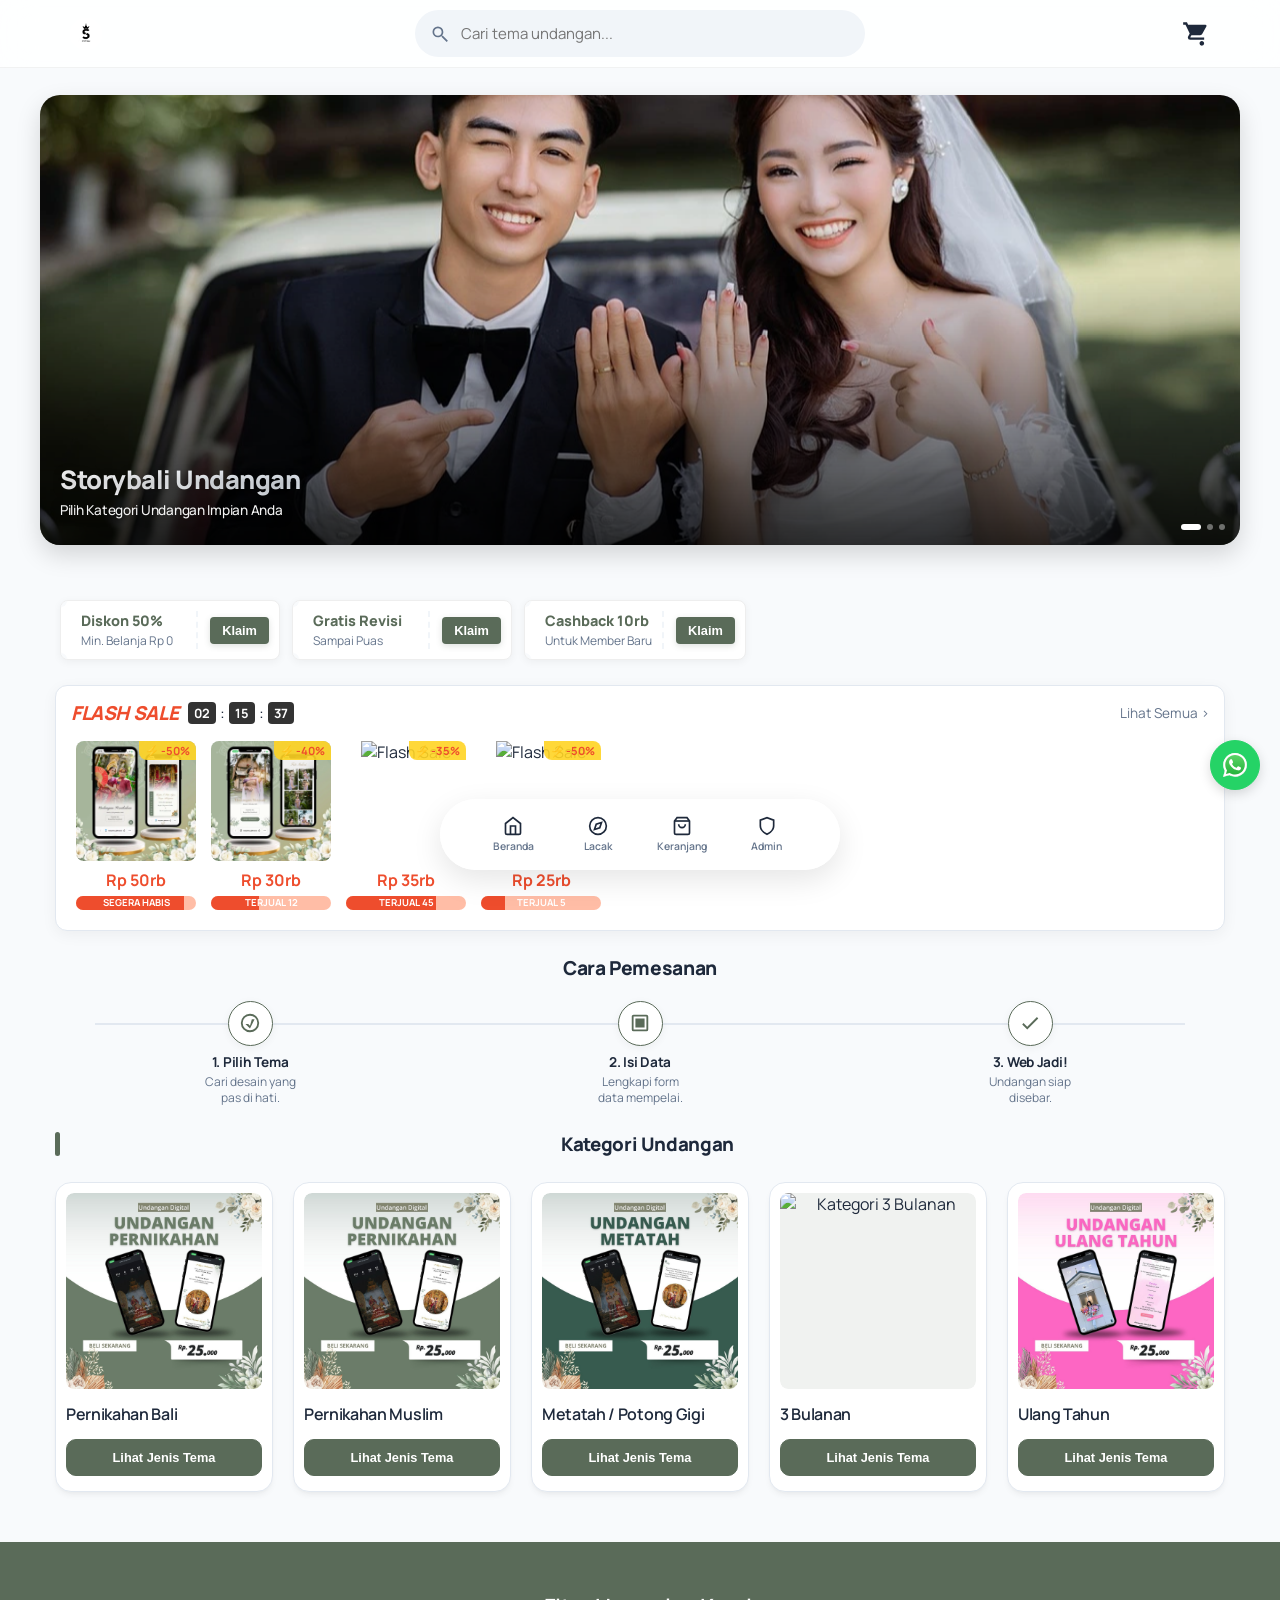
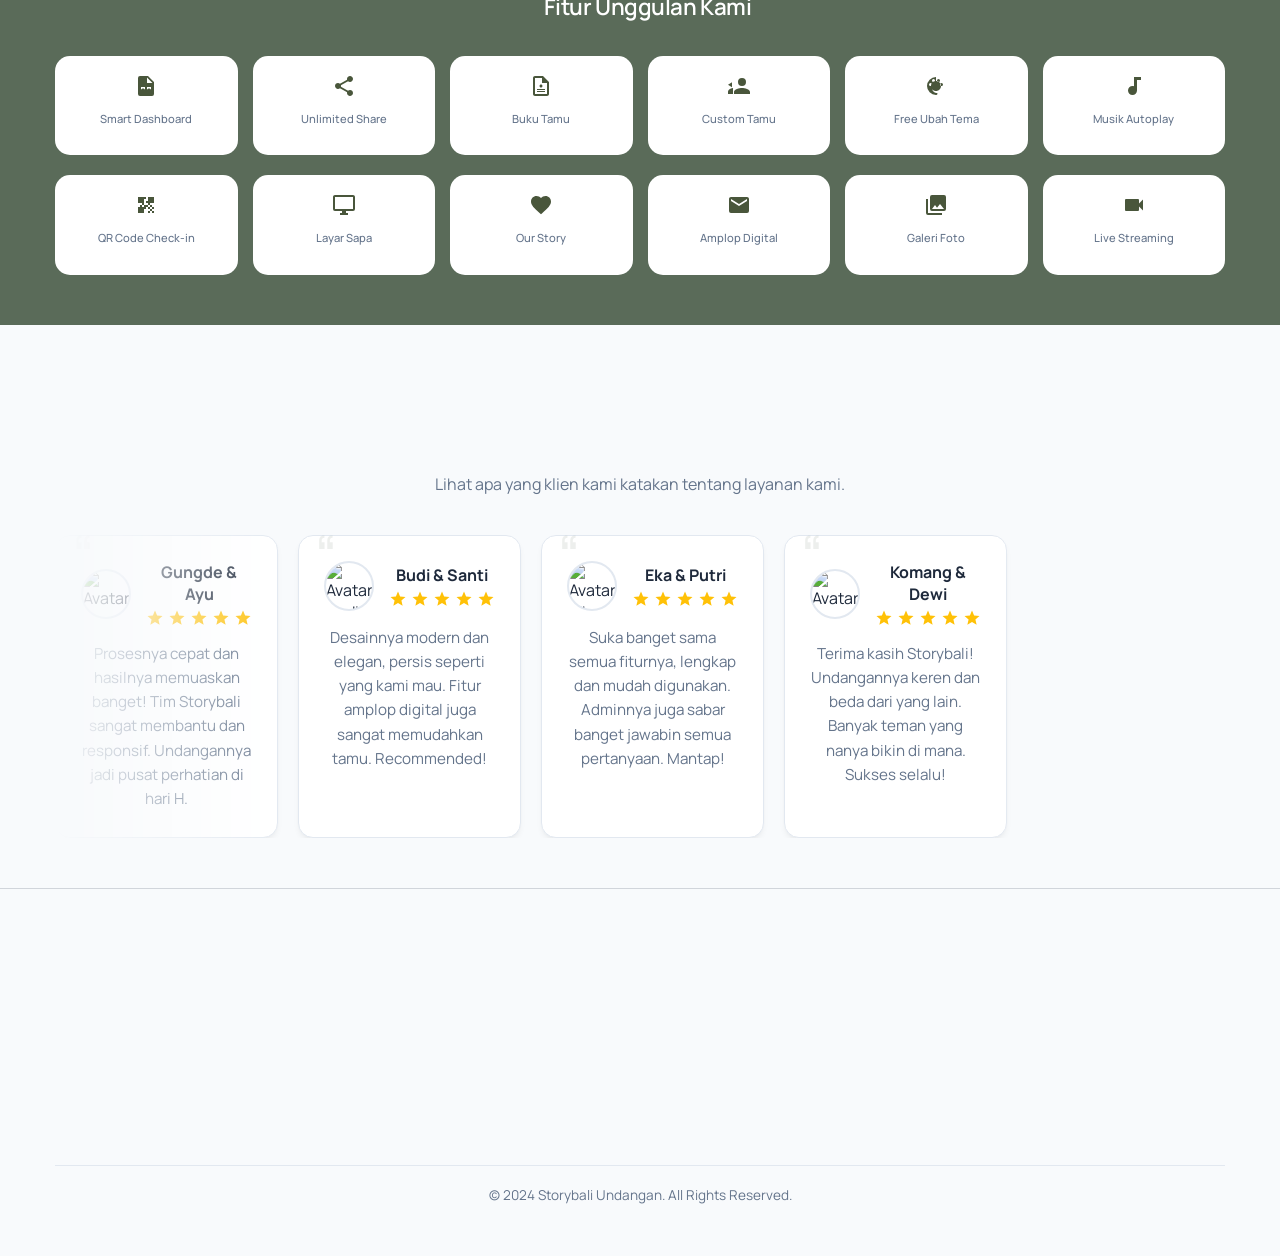
==== commit 4ada8bb7: "Add scroll-to-top button in index.html Added a scroll-to-top button with styling and SVG icon." ====
--- a/index.html
+++ b/index.html
@@ -396,6 +396,7 @@
                 <div class="theme-toggle">
                     <button id="btn-with-photo" class="active">Dengan Foto</button>
                     <button id="btn-without-photo">Tanpa Foto</button>
+                    <button id="btn-favorites" style="flex: 0 0 auto; width: auto;">❤ Favorit</button>
                 </div>
                 
                 <div id="catalog-grid" class="catalog-grid-class">
@@ -916,6 +917,16 @@
         </div>
     </div>
 
+    <!-- [BARU] Scroll to Top Button -->
+    <button id="scroll-to-top-btn" title="Kembali ke Atas" style="
+        position: fixed; bottom: 95px; left: 20px; width: 45px; height: 45px;
+        background: var(--card-bg); border: 1px solid var(--card-border); border-radius: 50%;
+        box-shadow: 0 4px 12px rgba(0,0,0,0.15); cursor: pointer; z-index: 990;
+        display: flex; align-items: center; justify-content: center;
+        opacity: 0; visibility: hidden; transition: all 0.3s ease; transform: translateY(20px);
+    ">
+        <svg viewBox="0 0 24 24" style="width: 24px; height: 24px; fill: var(--primary-text);"><path d="M7.41,15.41L12,10.83L16.59,15.41L18,14L12,8L6,14L7.41,15.41Z" /></svg>
+    </button>
 
     <!-- JavaScript untuk Fungsionalitas Ajaib -->
     <script>
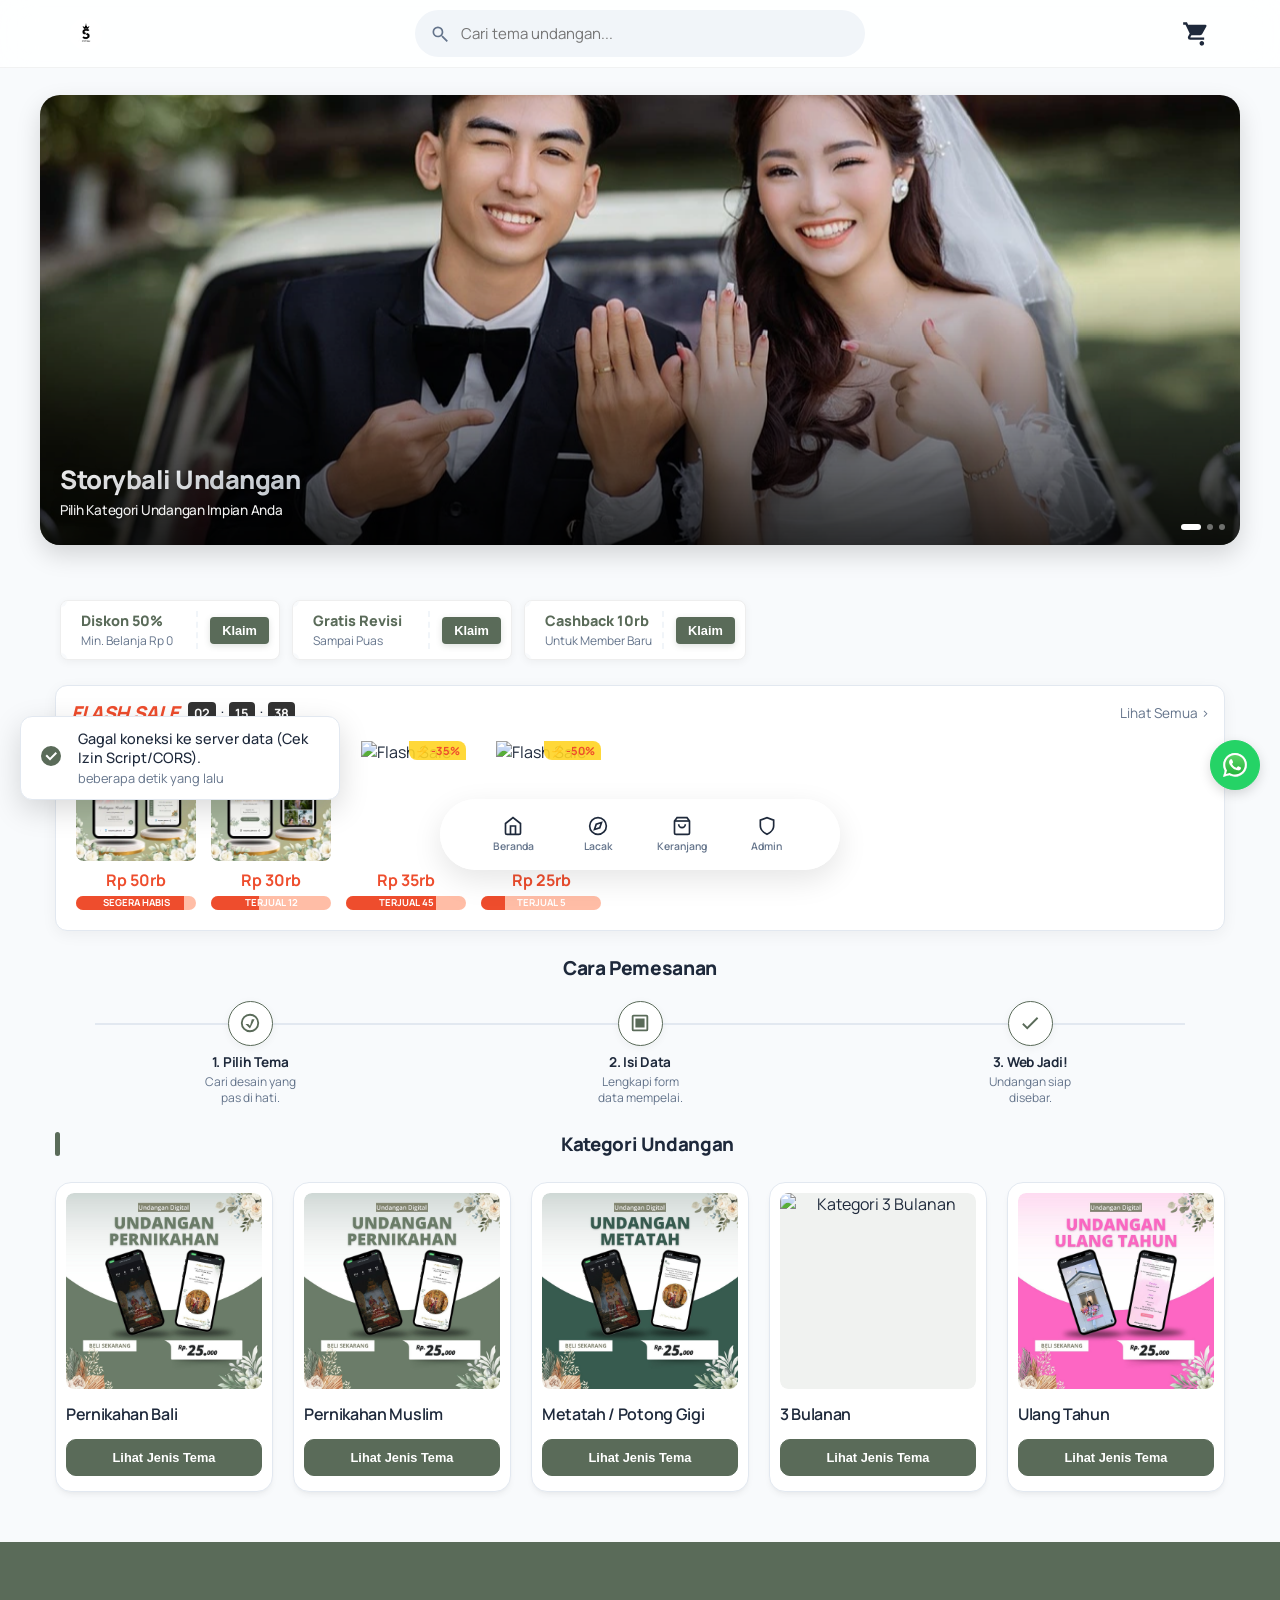
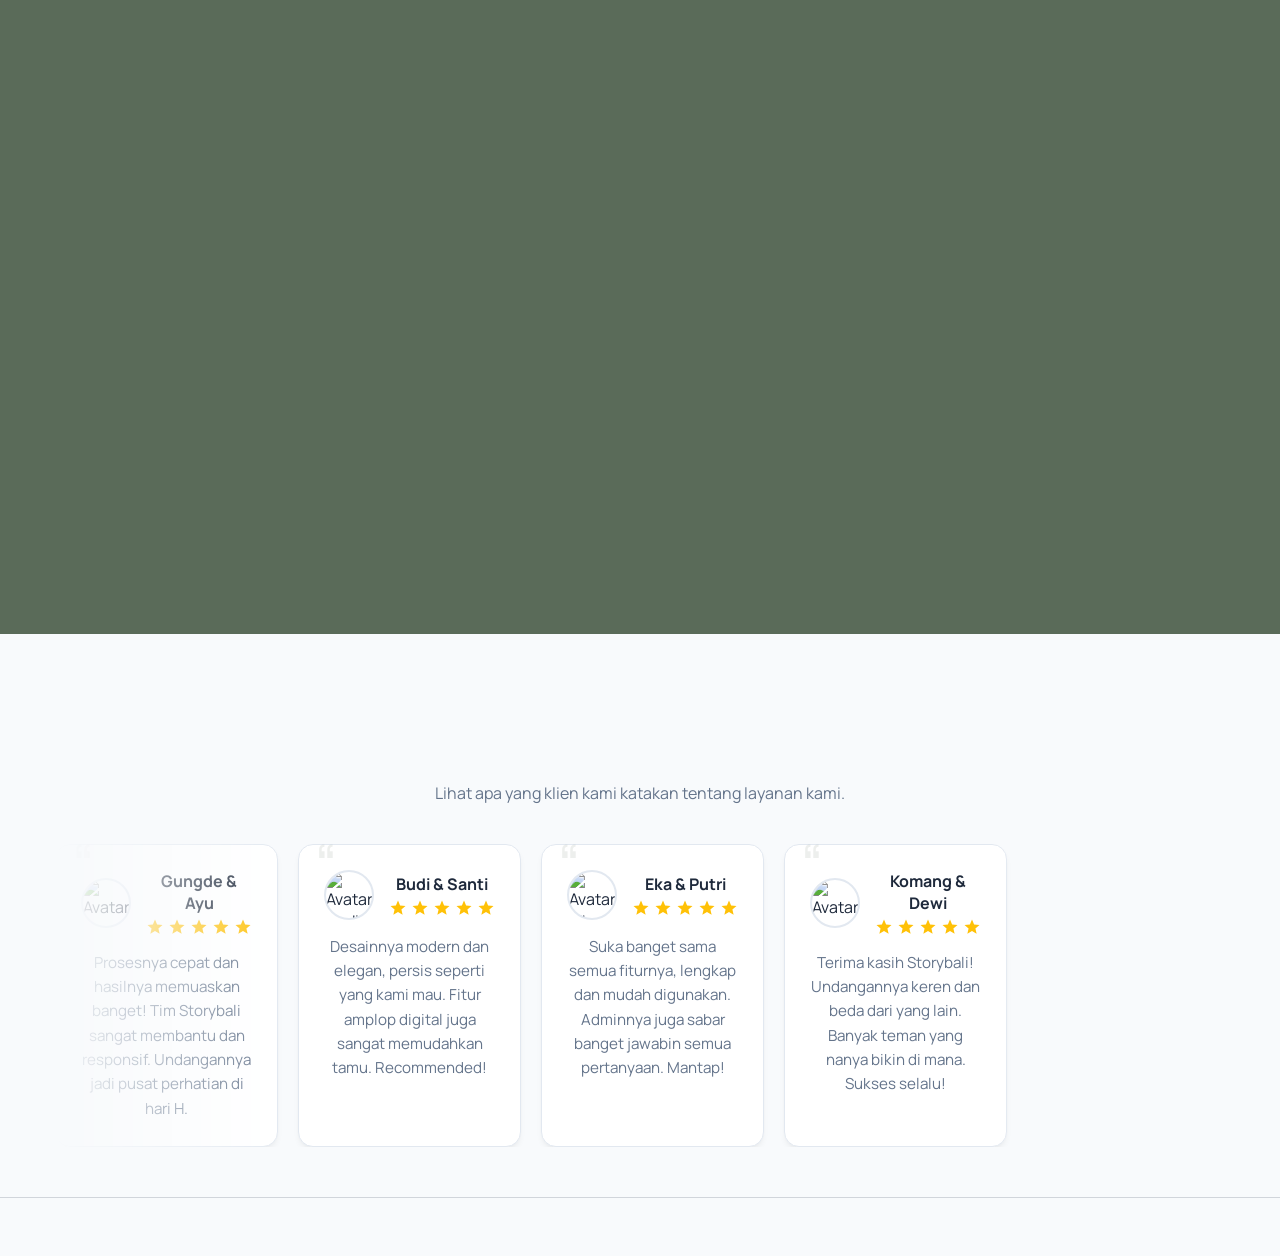
==== commit 353ca7d2: "Update index.html" ====
--- a/index.html
+++ b/index.html
@@ -76,6 +76,10 @@
         html, body {
             overflow-x: hidden;
             overflow-y: auto;
+            overscroll-behavior-x: none; /* Mencegah efek pantul horizontal */
+            touch-action: pan-y; /* Hanya izinkan scroll vertikal */
+            width: 100%;
+            position: relative;
         }
     </style>
 </head>
--- a/style.css
+++ b/style.css
@@ -453,7 +453,7 @@
 .testimonial-skeleton-card { background-color: var(--card-bg); border-radius: 15px; padding: 25px; border: 1px solid var(--card-border); display: flex; flex-direction: column; gap: 15px; width: 300px; flex-shrink: 0; }
 .testimonials-grid { display: flex; gap: 20px; animation: scroll 40s linear infinite; }
 .testimonials-scroller:hover .testimonials-grid { animation-play-state: paused; }
-.testimonials-scroller { overflow-x: auto; cursor: grab; -webkit-overflow-scrolling: touch; scrollbar-width: none; }
+.testimonials-scroller { overflow-x: auto; cursor: grab; -webkit-overflow-scrolling: touch; scrollbar-width: none; touch-action: pan-x; }
 .testimonials-scroller::-webkit-scrollbar { display: none; }
 .testimonials-scroller.active { cursor: grabbing; }
 
@@ -507,7 +507,7 @@
 @media (max-width: 480px) { .toast-notification.show { bottom: 90px; left: 15px; width: calc(100% - 30px); } }
 
 /* Voucher Section */
-.shopee-vouchers-scroll { display: flex; overflow-x: auto; gap: 12px; padding: 15px 15px; margin-bottom: 10px; scrollbar-width: none; -webkit-overflow-scrolling: touch; scroll-snap-type: x mandatory; }
+.shopee-vouchers-scroll { display: flex; overflow-x: auto; gap: 12px; padding: 15px 15px; margin-bottom: 10px; scrollbar-width: none; -webkit-overflow-scrolling: touch; scroll-snap-type: x mandatory; touch-action: pan-x; }
 .shopee-vouchers-scroll::-webkit-scrollbar { display: none; }
 .voucher-card { min-width: 220px; background: #fff; border-radius: 12px; display: flex; align-items: center; padding: 12px; box-shadow: 0 4px 12px rgba(0,0,0,0.03); position: relative; border-left: 4px solid var(--accent-color); overflow: hidden; border: 1px solid #f1f5f9; scroll-snap-align: start; transition: transform 0.2s; gap: 12px; }
 .voucher-card:active { transform: scale(0.98); }
@@ -527,7 +527,7 @@
 .flash-timer { display: flex; gap: 4px; }
 .timer-box { background: #333; color: #fff; padding: 2px 6px; border-radius: 4px; font-weight: 700; font-size: 0.8em; }
 .flash-see-all { margin-left: auto; font-size: 0.85em; color: var(--secondary-text); text-decoration: none; display: flex; align-items: center; }
-.flash-items-scroll { display: flex; overflow-x: auto; gap: 15px; scrollbar-width: none; -webkit-overflow-scrolling: touch; padding-bottom: 5px; padding-left: 5px; padding-right: 5px; scroll-snap-type: x mandatory; }
+.flash-items-scroll { display: flex; overflow-x: auto; gap: 15px; scrollbar-width: none; -webkit-overflow-scrolling: touch; padding-bottom: 5px; padding-left: 5px; padding-right: 5px; scroll-snap-type: x mandatory; touch-action: pan-x; }
 .flash-items-scroll::-webkit-scrollbar { display: none; }
 .flash-item { min-width: 120px; width: 120px; position: relative; scroll-snap-align: start; transition: transform 0.2s; }
 .flash-item:active { transform: scale(0.98); }
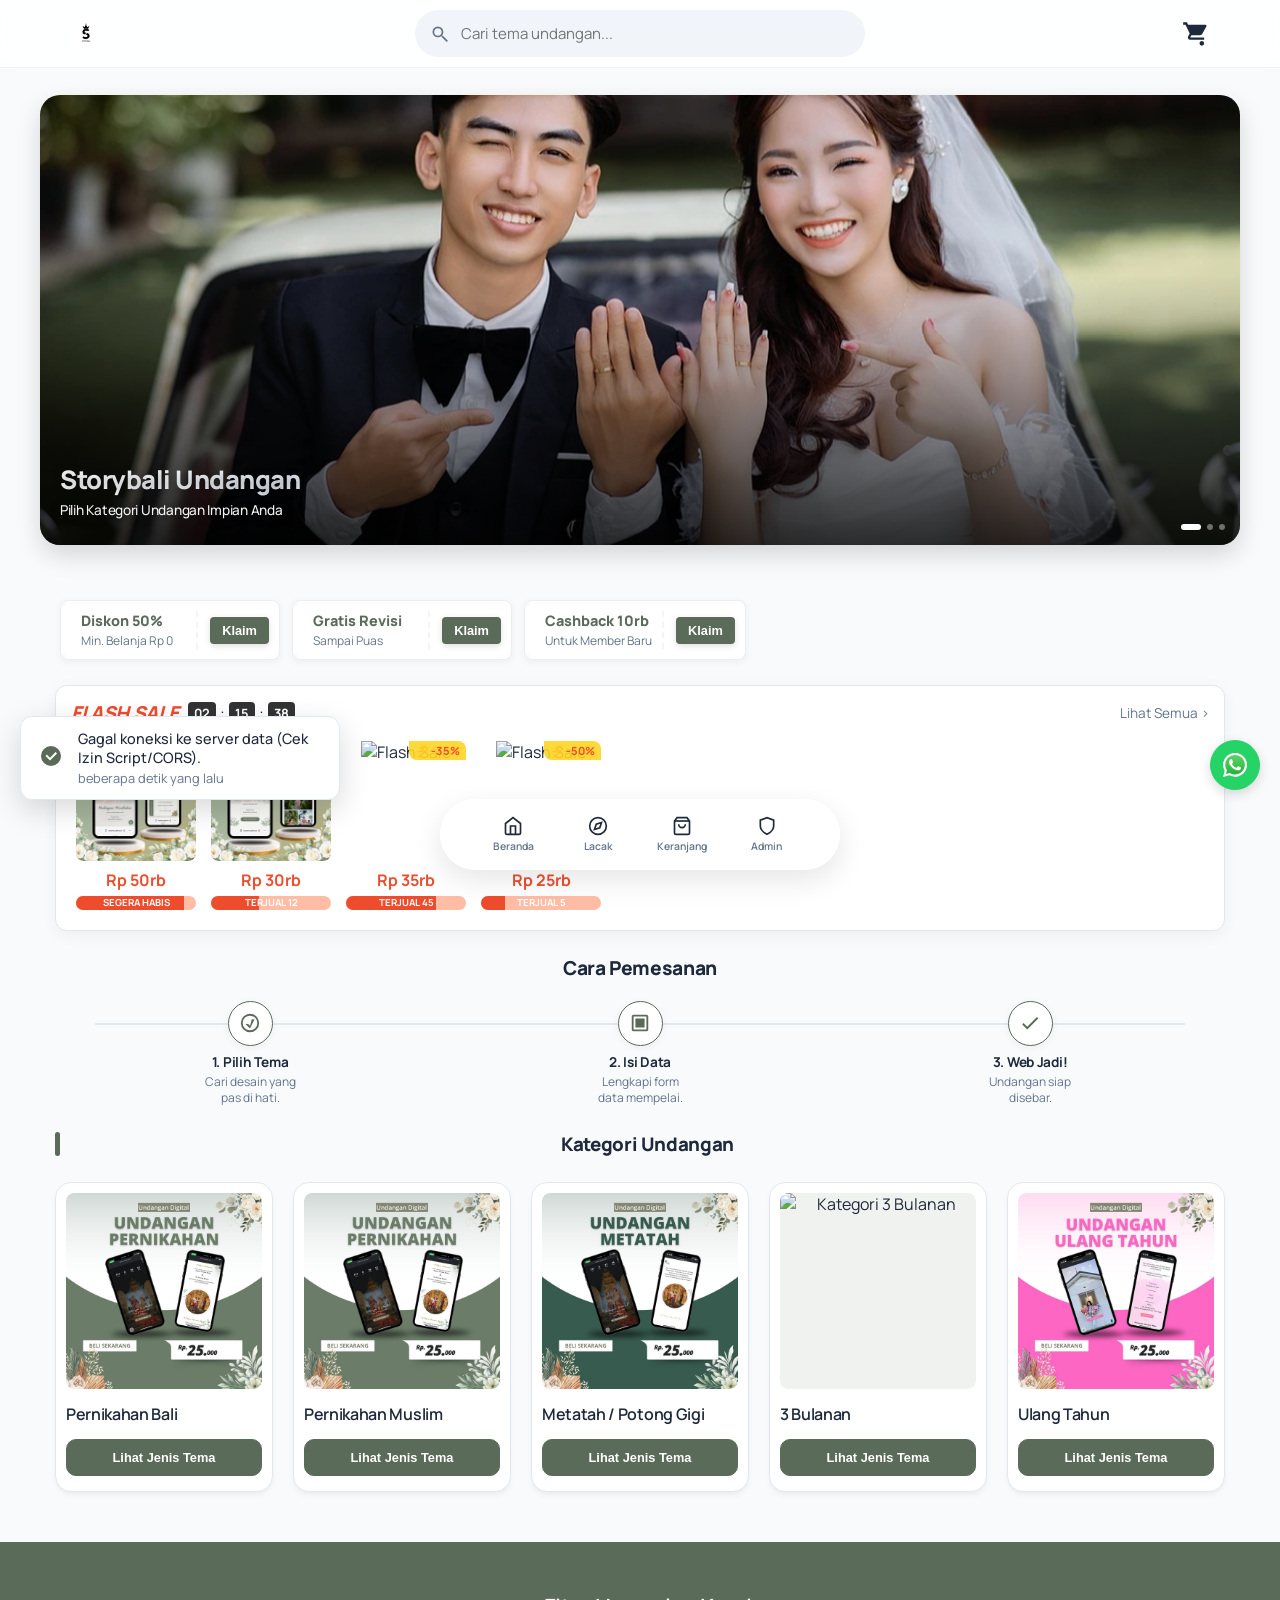
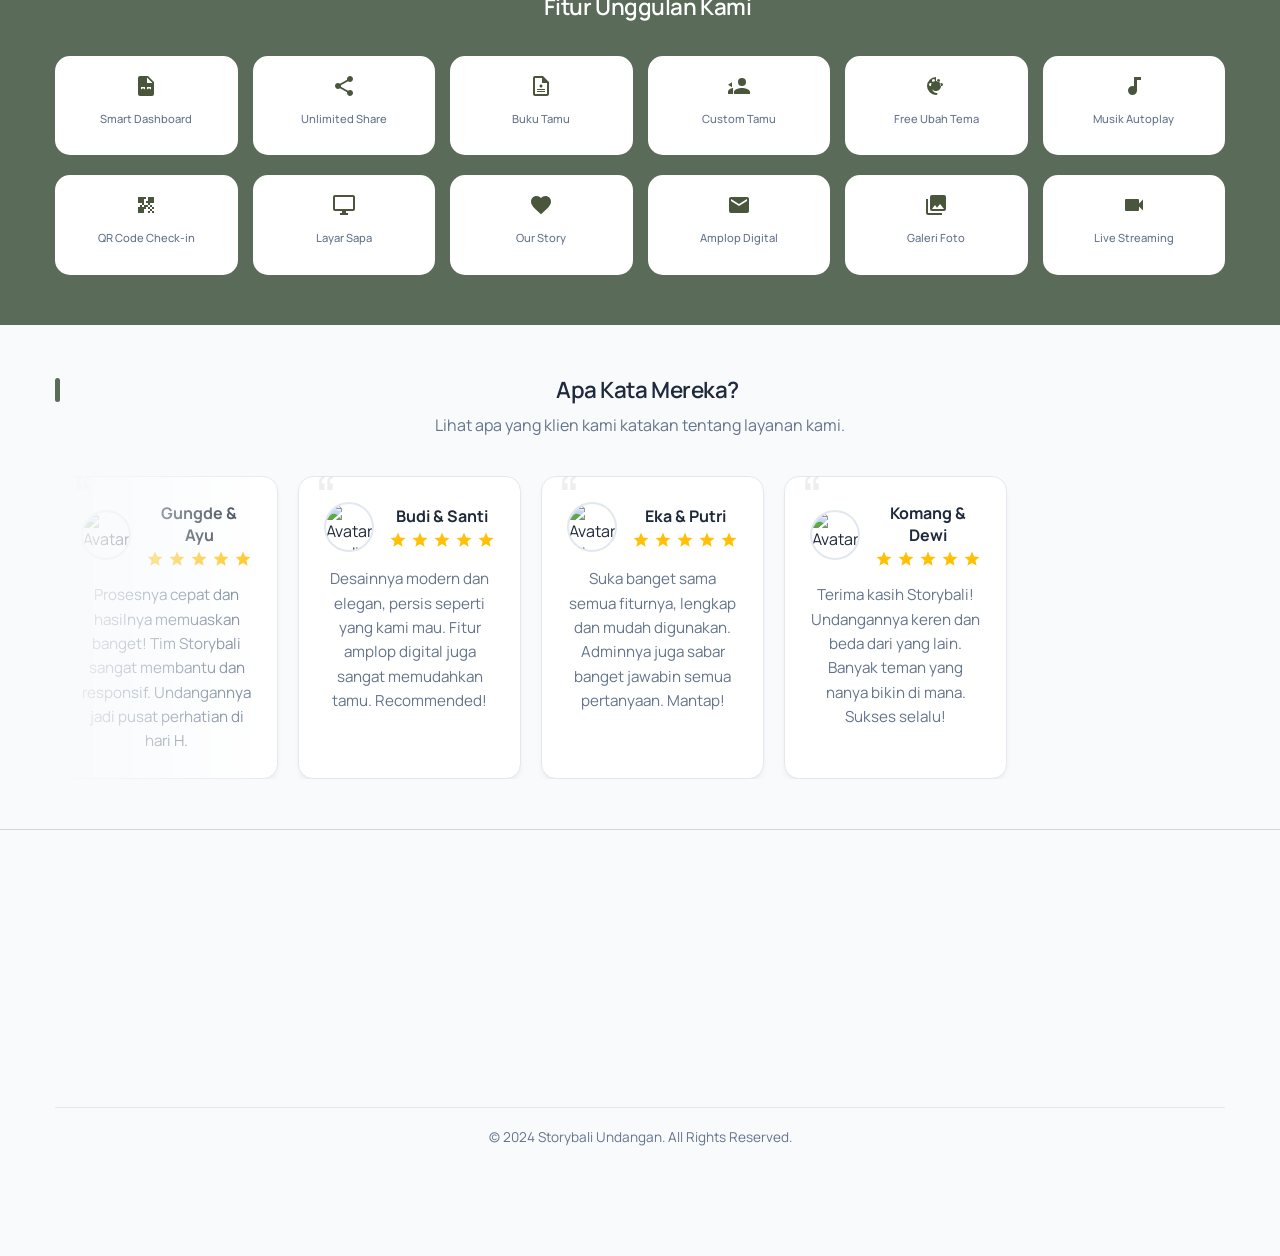
==== commit 6f1f5944: "Add theme color and optimize font loading" ====
--- a/index.html
+++ b/index.html
@@ -12,6 +12,7 @@
     <meta name="viewport" content="width=device-width, initial-scale=1.0, maximum-scale=1.0, user-scalable=no">
     <meta name="apple-mobile-web-app-capable" content="yes">
     <meta name="mobile-web-app-capable" content="yes">
+    <meta name="theme-color" content="#5A6B59">
     <meta name="apple-mobile-web-app-status-bar-style" content="black-translucent">
     <meta name="apple-mobile-web-app-title" content="Storybali">
     
@@ -45,7 +46,7 @@
     <link rel="preconnect" href="https://i.pravatar.cc">
 
     <!-- [OPTIMIZATION] Menggabungkan semua permintaan font menjadi satu untuk mengurangi latensi jaringan -->
-    <link rel="preload" href="https://fonts.googleapis.com/css2?family=Manrope:wght@400;500;600;700;800&family=Playfair+Display:wght@900&family=Poppins:wght@400;700;900&display=swap" as="style" onload="this.onload=null;this.rel='stylesheet'">
+    <link rel="stylesheet" href="https://fonts.googleapis.com/css2?family=Manrope:wght@400;500;600;700;800&family=Playfair+Display:wght@900&family=Poppins:wght@400;700;900&display=swap" media="print" onload="this.media='all'">
     <!-- Fallback for browsers with JavaScript disabled -->
     <noscript>
       <link href="https://fonts.googleapis.com/css2?family=Manrope:wght@400;500;600;700;800&family=Playfair+Display:wght@900&family=Poppins:wght@400;700;900&display=swap" rel="stylesheet">
@@ -125,7 +126,7 @@
             <!-- Sediakan versi gambar yang lebih kecil untuk mobile jika ada -->
             <!-- <source media="(max-width: 600px)" srcset="path/to/small-image.webp"> -->
             <!-- Gambar default -->
-            <img src="https://wayanku.github.io/storybali-undangan/foto%20nikah%202,foto%20nikah1,foto%20nikah%203/foto%20nikah1.webp" alt="Foto Pernikahan 1" class="cover-slide active-slide" loading="eager" decoding="async" fetchpriority="high">
+                <img src="https://wayanku.github.io/storybali-undangan/foto%20nikah%202,foto%20nikah1,foto%20nikah%203/foto%20nikah1.webp" alt="Storybali Undangan Digital" class="cover-slide active-slide" loading="eager" decoding="async" fetchpriority="high">
         </picture>
         <!-- Gambar slideshow lainnya bisa tetap menggunakan <img> dengan lazy loading -->
         <img src="https://wayanku.github.io/storybali-undangan/foto%20nikah%202,foto%20nikah1,foto%20nikah%203/foto%20nikah%202.webp" alt="Foto Pernikahan 2" class="cover-slide" loading="lazy" decoding="async">
@@ -846,6 +847,8 @@
 
     <!-- Navigasi Kaca Melayang -->
     <nav class="floating-nav">
+        <!-- [BARU] Indikator geser untuk navigasi aktif -->
+        <div class="nav-indicator"></div>
         <a href="#" id="nav-home">
             <svg viewBox="0 0 24 24"><path d="M3 9l9-7 9 7v11a2 2 0 0 1-2 2H5a2 2 0 0 1-2-2z"></path><polyline points="9 22 9 12 15 12 15 22"></polyline></svg>
             <span>Beranda</span>
@@ -933,32 +936,8 @@
     </button>
 
     <!-- JavaScript untuk Fungsionalitas Ajaib -->
-    <script>
-        // [DIPINDAHKAN] Fungsi untuk Animasi Angka (Harga) dibuat global
-        function animatePrice(element, start, end, duration) {
-            let startTimestamp = null;
-            const step = (timestamp) => {
-                if (!startTimestamp) startTimestamp = timestamp;
-                const progress = Math.min((timestamp - startTimestamp) / duration, 1);
-                // Menggunakan easing function (easeOut) agar lebih natural
-                const easedProgress = 1 - Math.pow(1 - progress, 3);
-                const currentValue = Math.floor(easedProgress * (end - start) + start);
-                
-                // Format angka menjadi format mata uang Rupiah
-                element.textContent = 'Rp ' + currentValue.toLocaleString('id-ID');
-                
-                if (progress < 1) {
-                    window.requestAnimationFrame(step);
-                }
-            };
-            window.requestAnimationFrame(step);
-        }
-    </script>
     <!-- [BARU] Load Data Katalog dari file eksternal -->
     <script src="catalog.js" defer></script>
-    <script>
-        // Script ini akan kosong karena semua logika sudah dipindahkan ke main.js
-    </script>
 
     <!-- [BARU] CSS untuk Tombol Info Melayang & Draggable -->
     <style>
